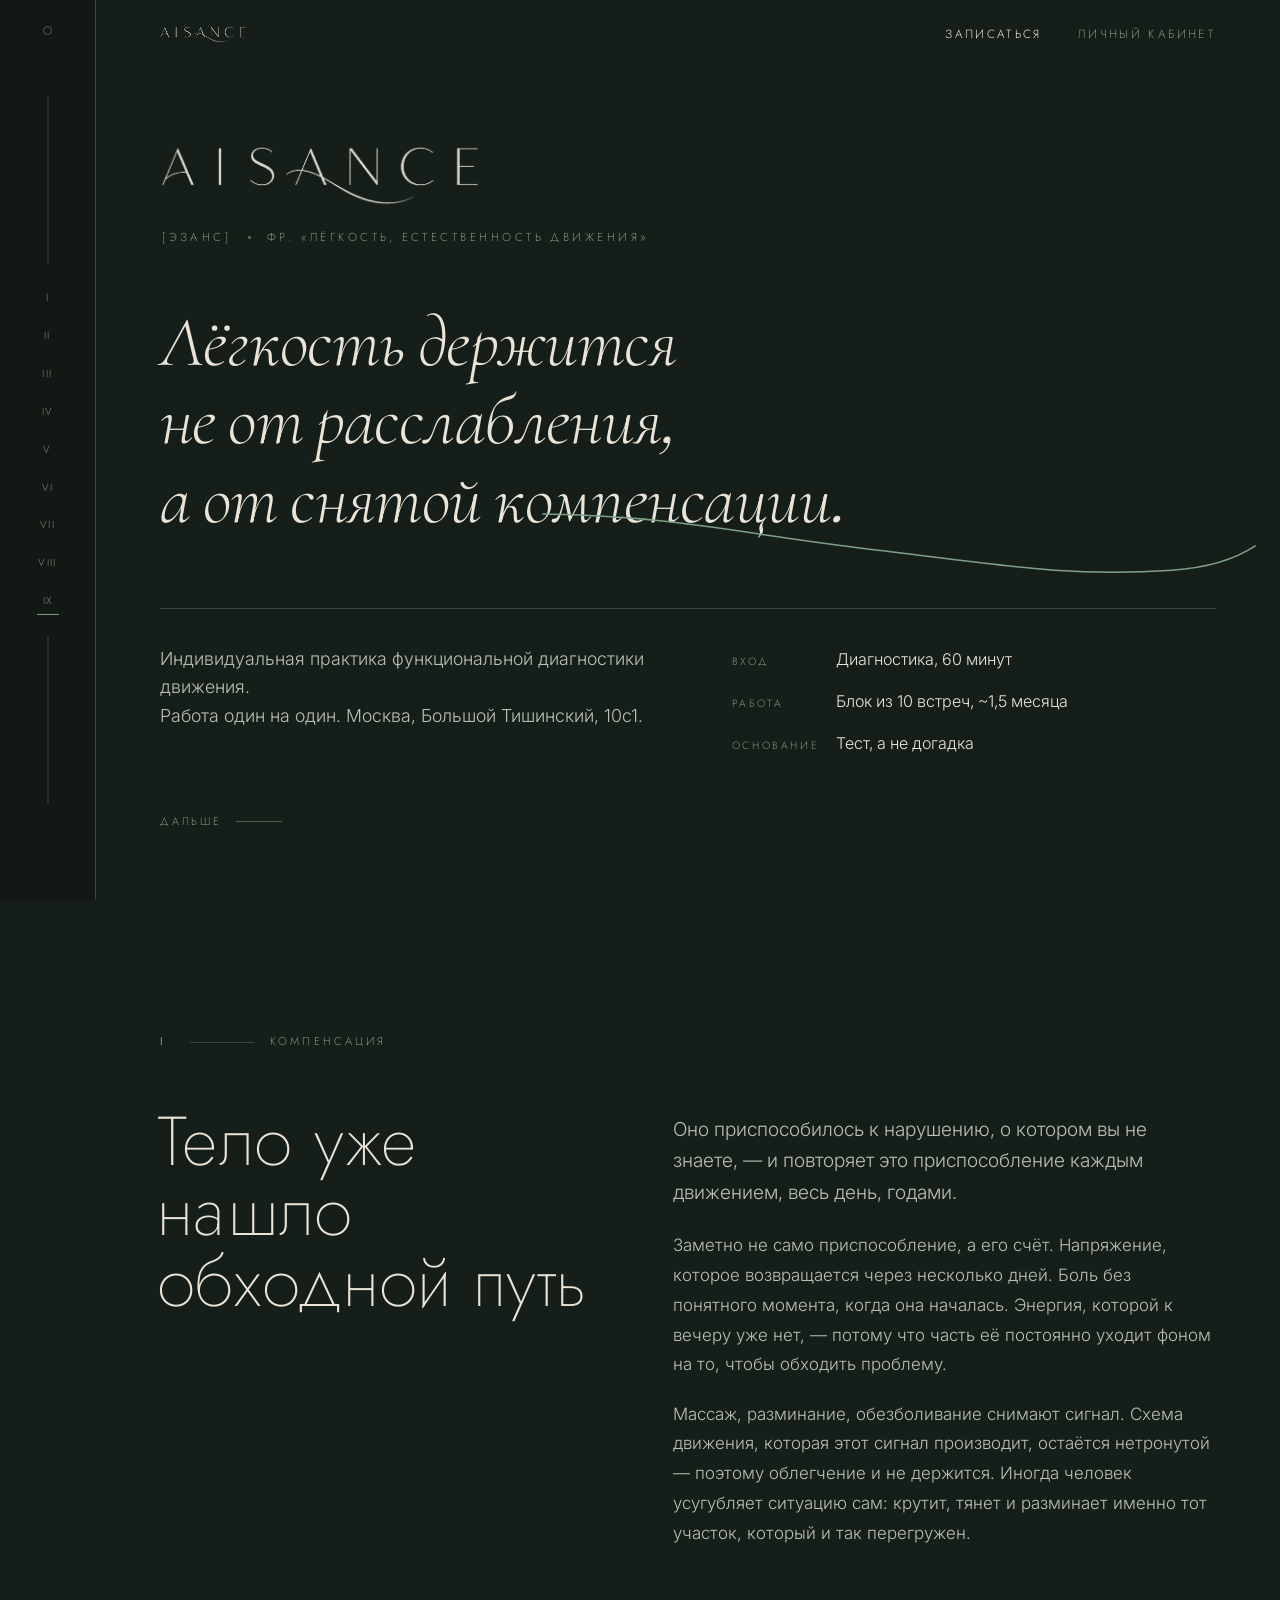
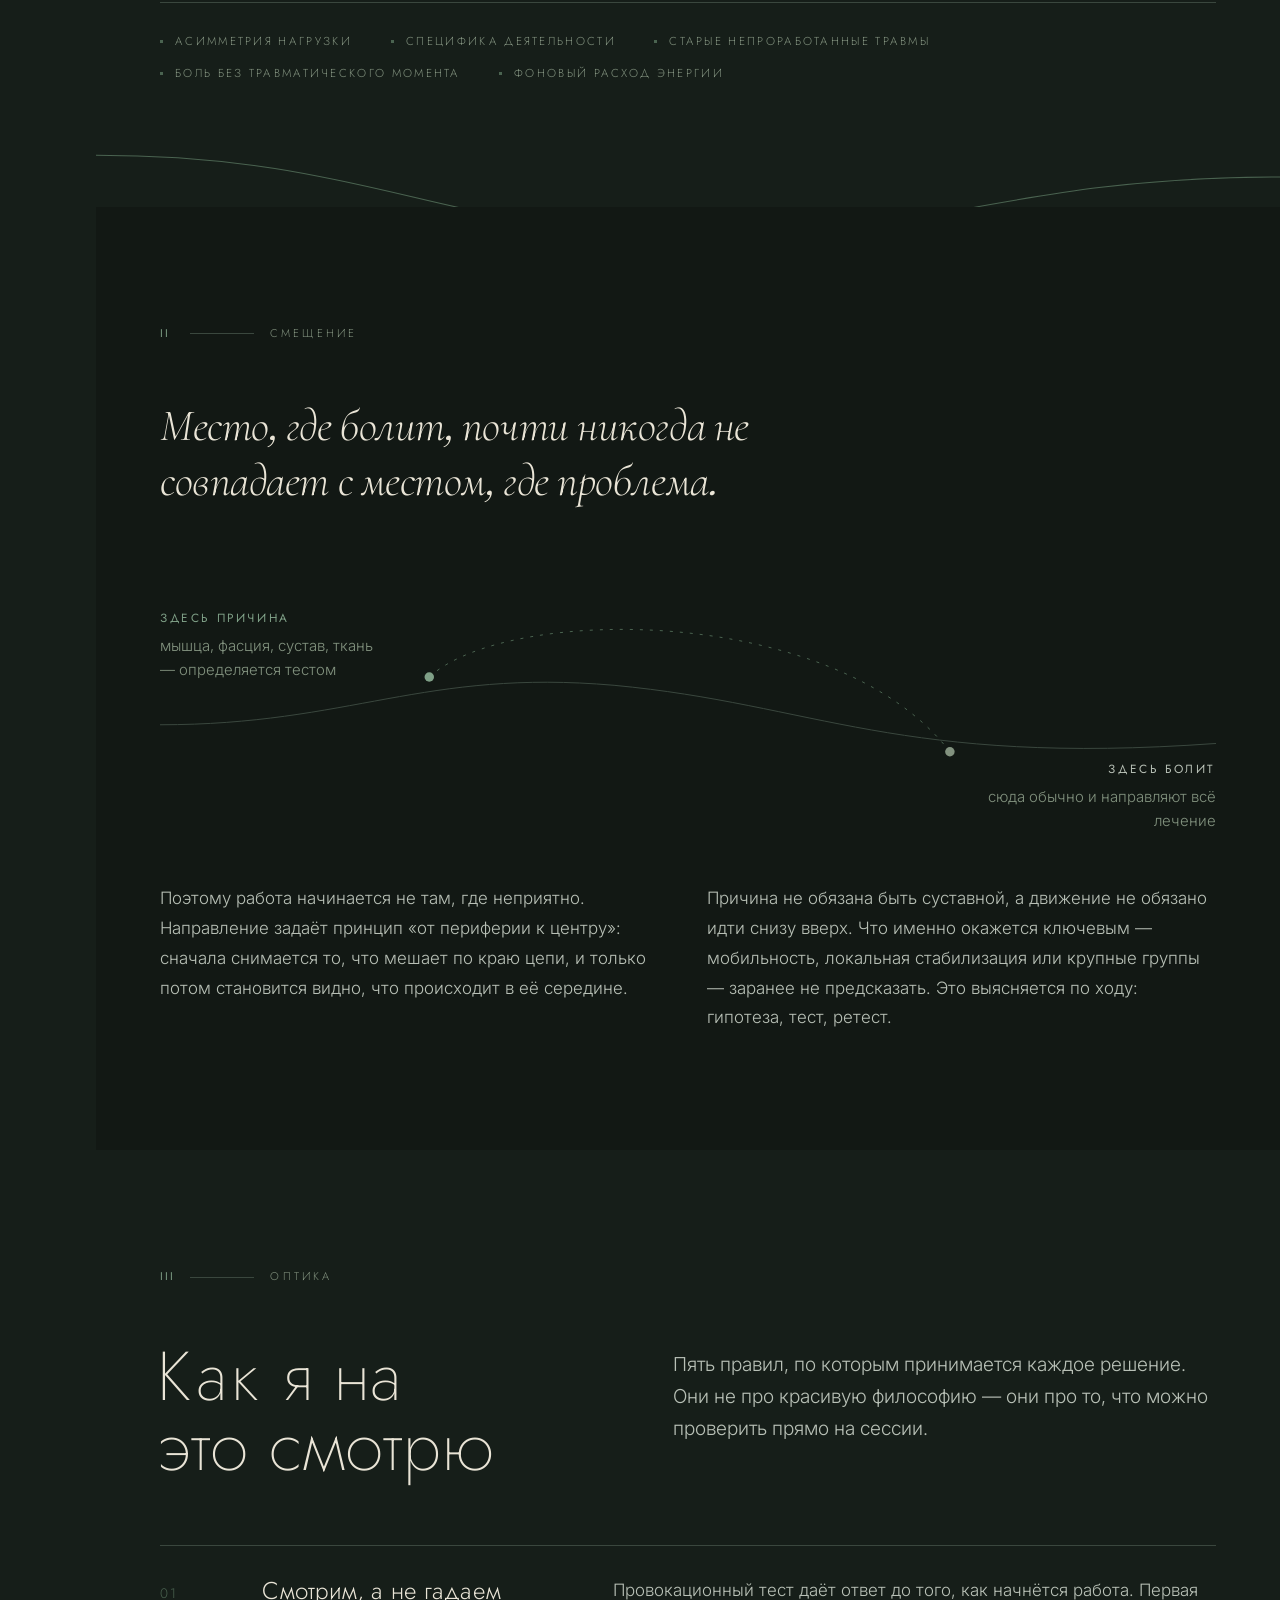
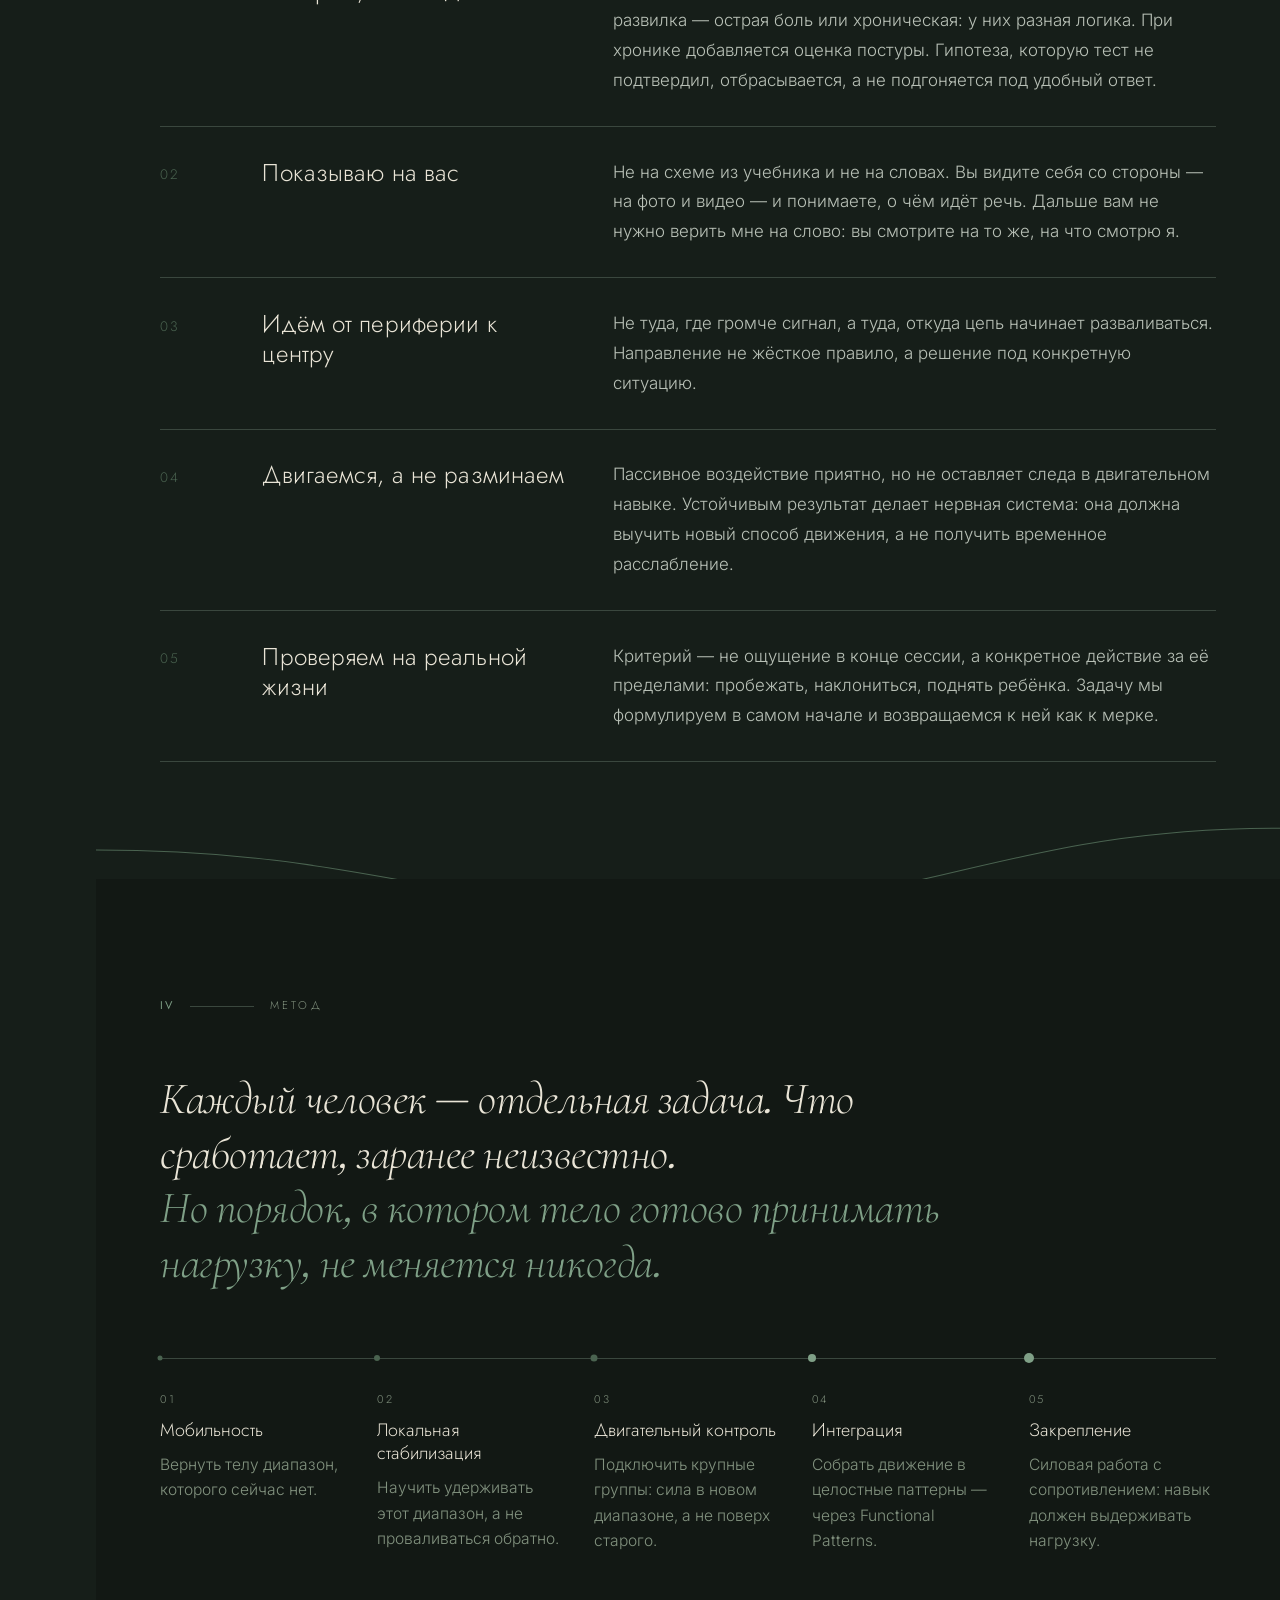
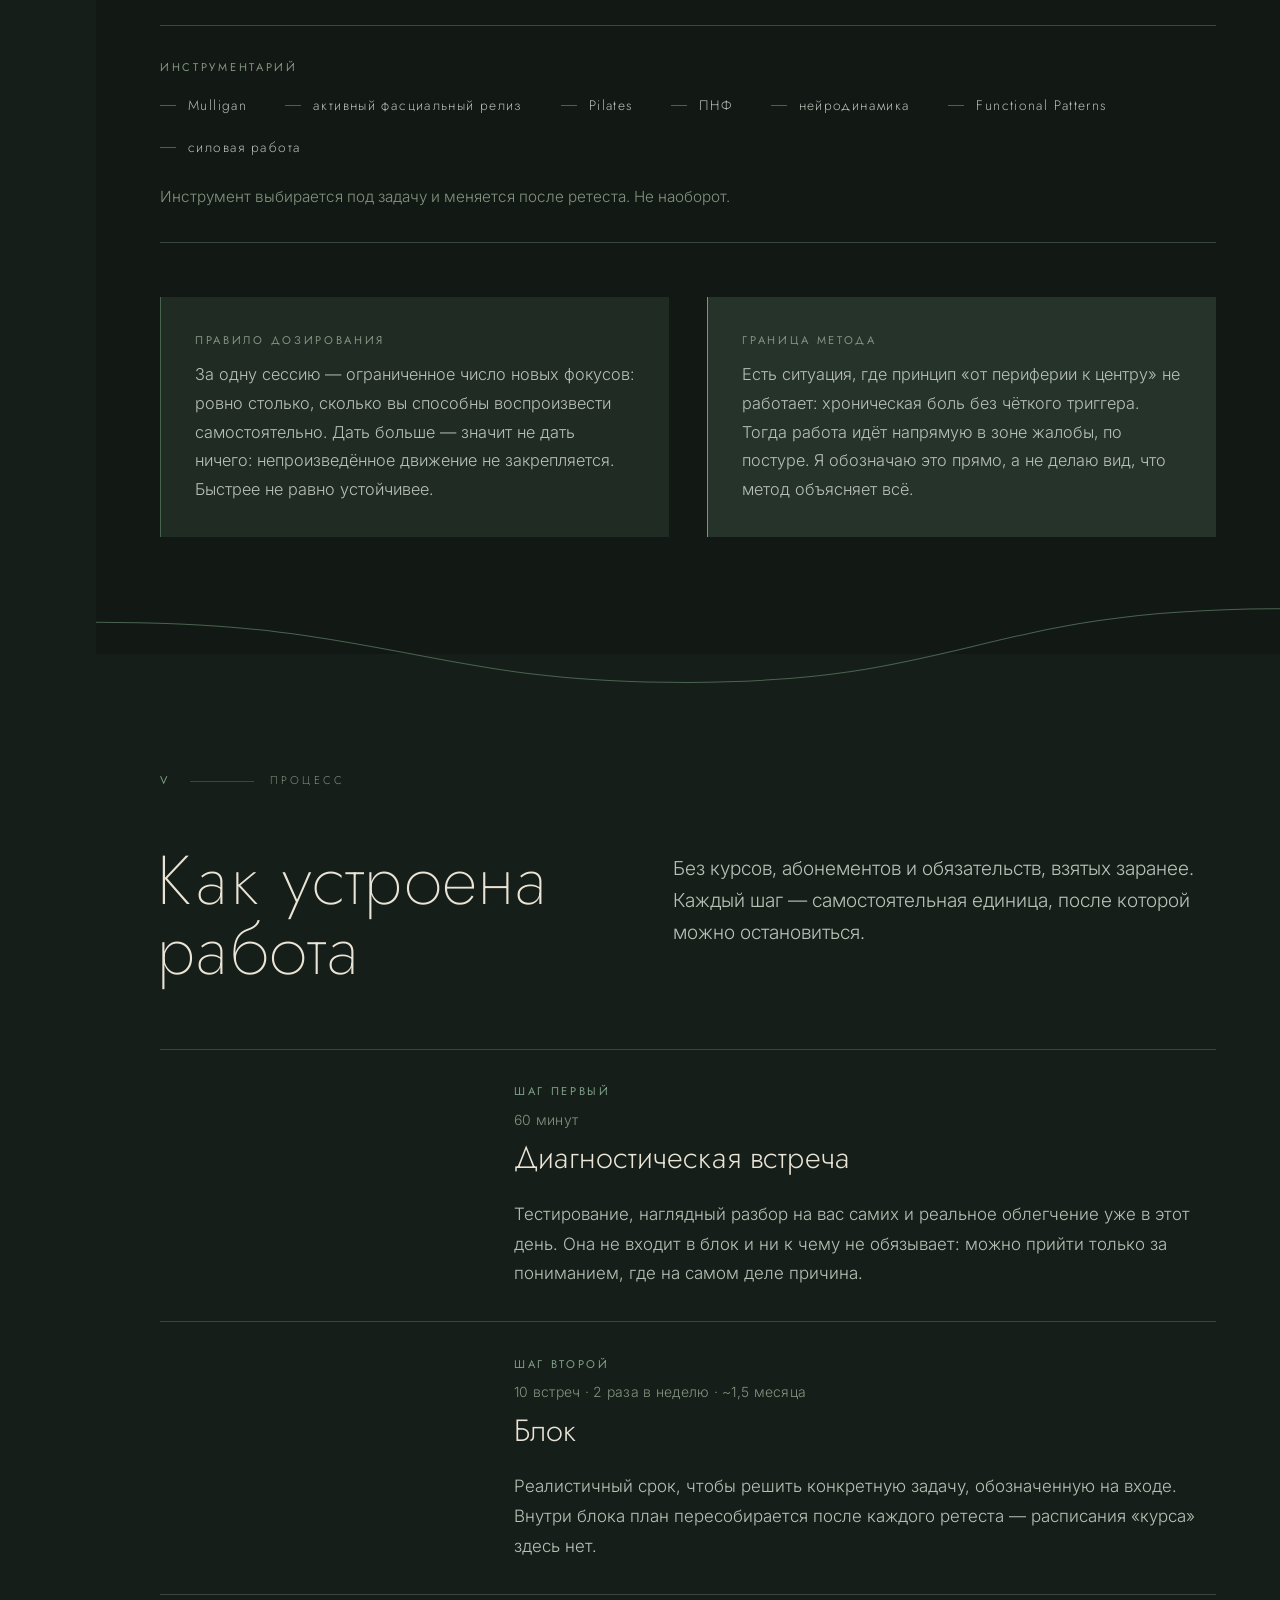
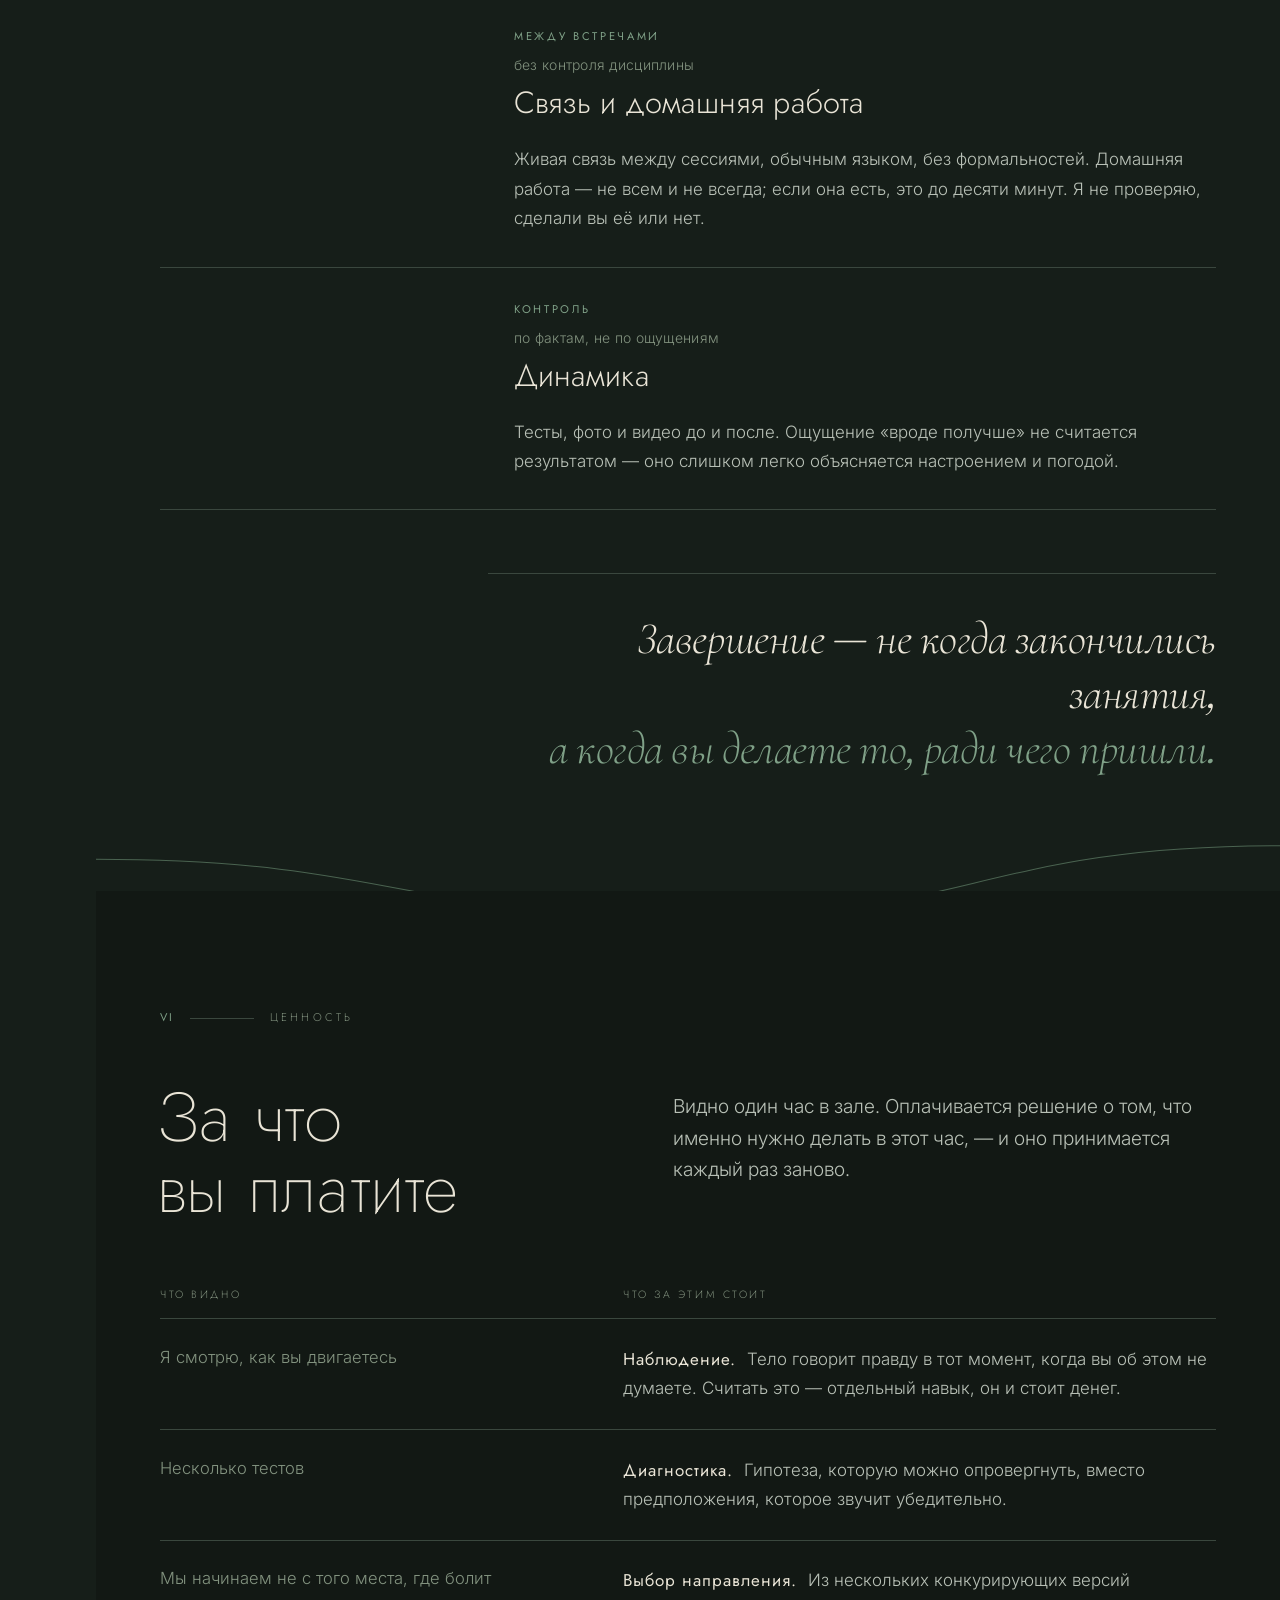
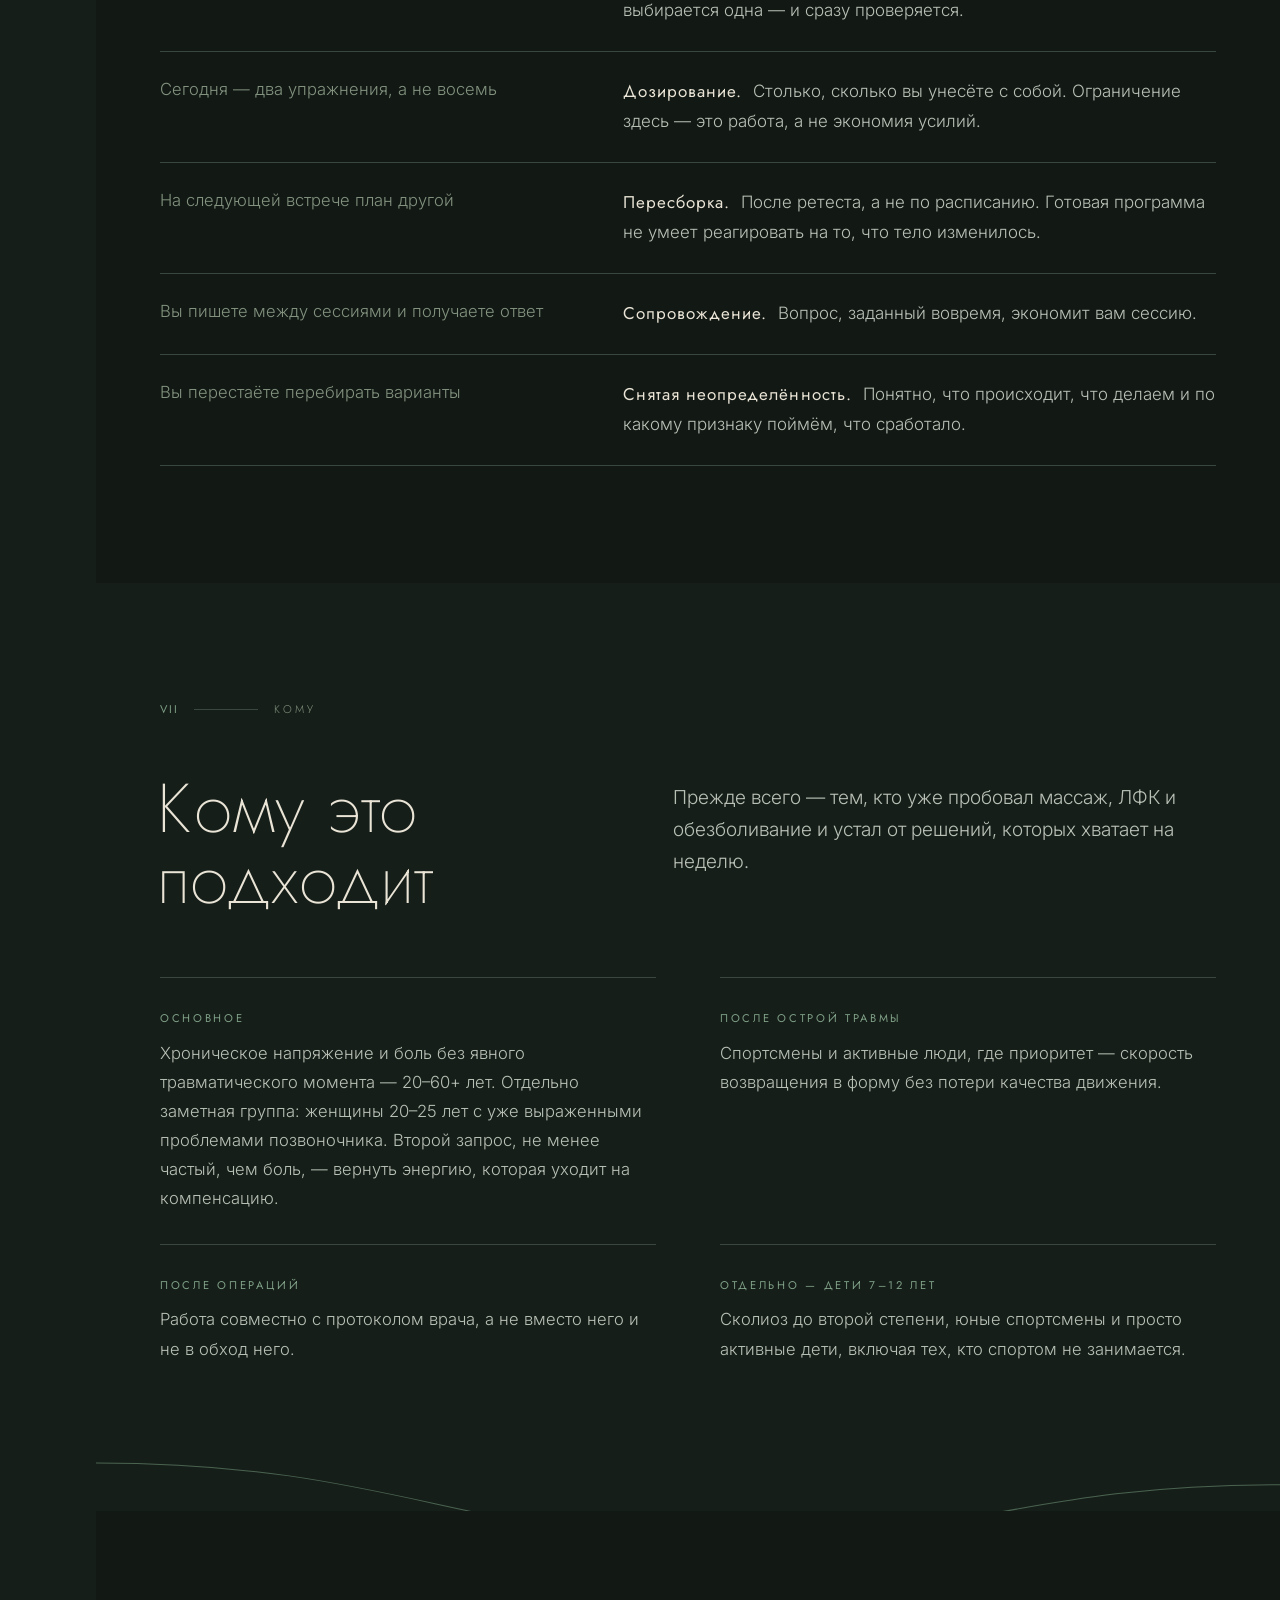
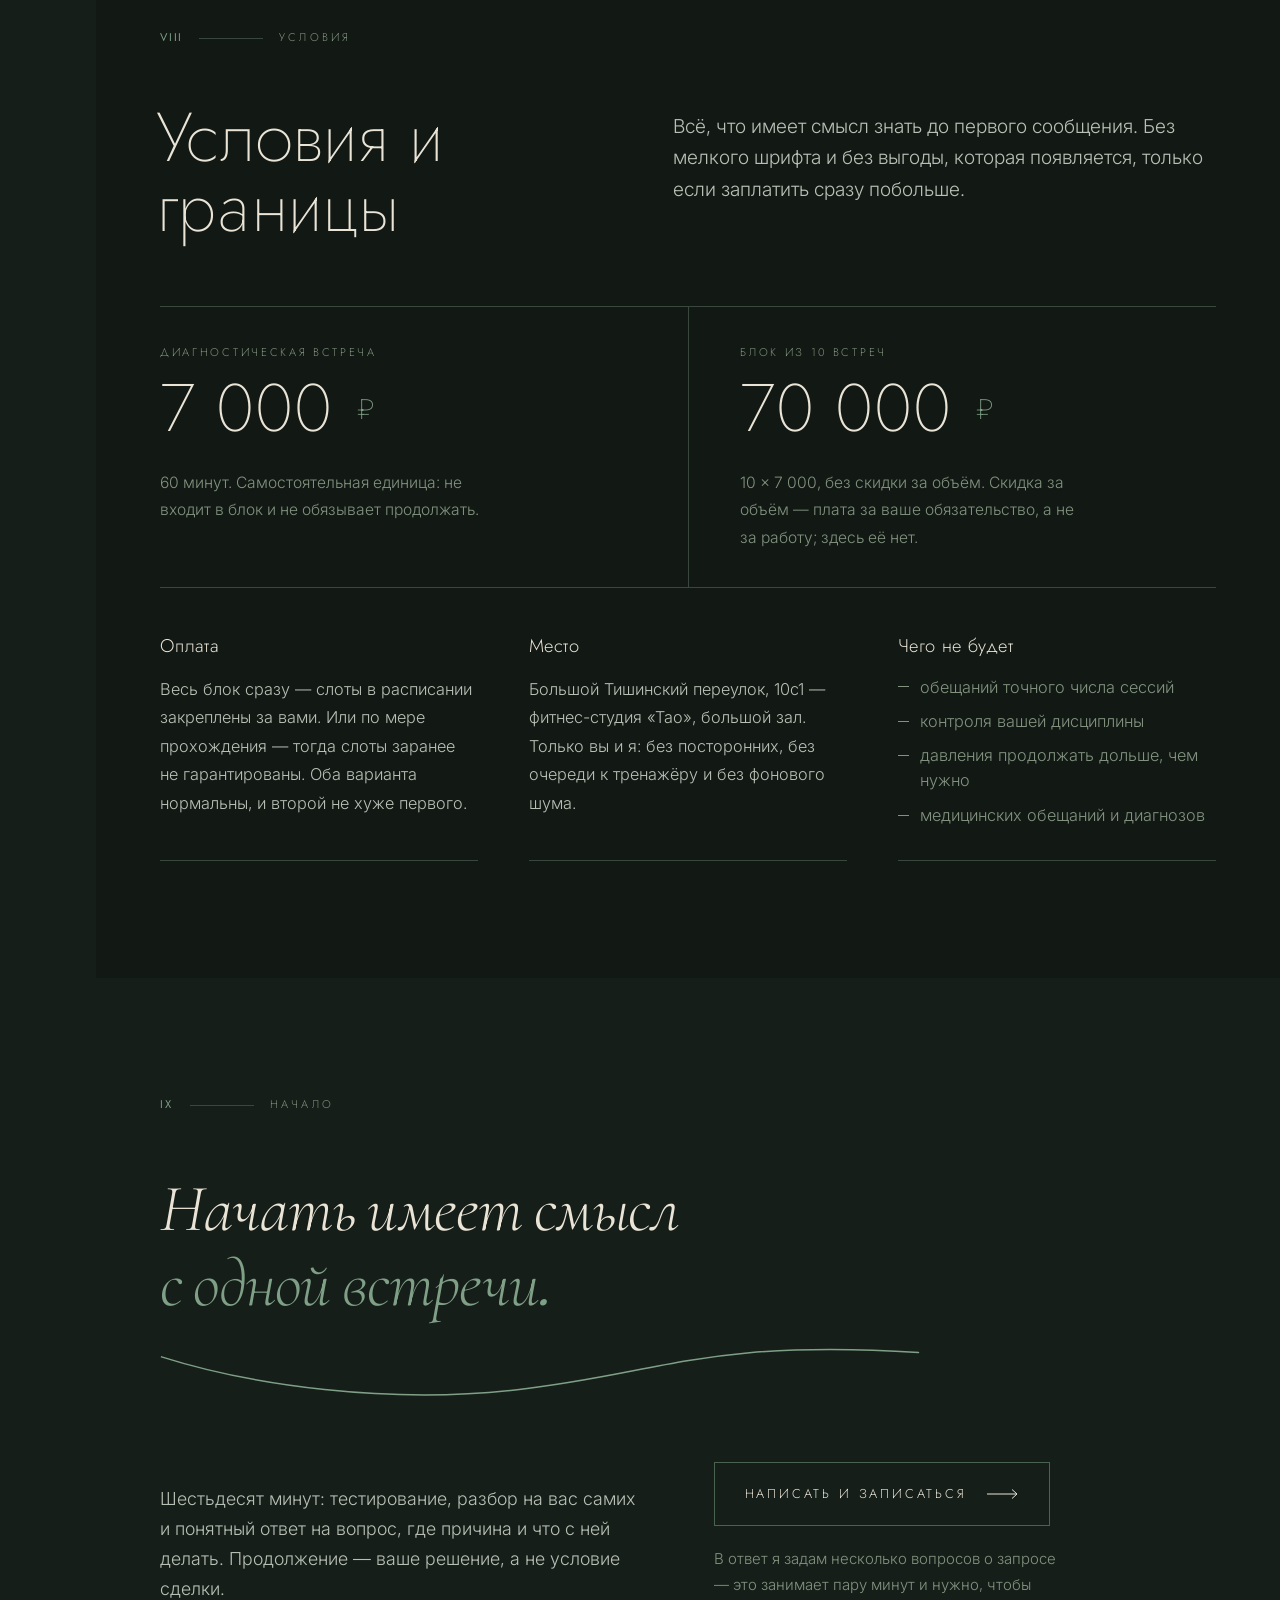
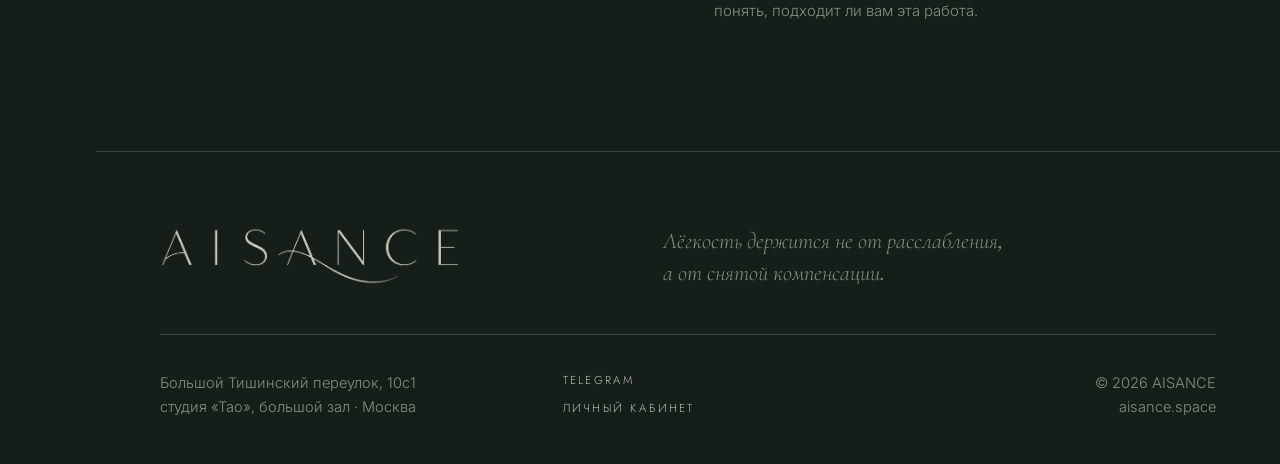
==== index.html @ 89e1a356 "Лендинг AISANCE: production-сборка Статический сайт по ТЗ: HTML/CSS/минимум JS, без сборки. Логотип " ====
<!DOCTYPE html>
<html lang="ru">
<head>
<meta charset="utf-8">
<meta name="viewport" content="width=device-width, initial-scale=1">
<title>AISANCE — функциональная диагностика движения, работа один на один</title>
<meta name="description" content="Индивидуальная практика функциональной диагностики движения. Причину находим тестом, а не догадкой, и закрепляем результат через движение. Диагностика 60 минут, блок из 10 встреч. Москва, Большой Тишинский, 10с1.">
<link rel="canonical" href="https://aisance.space/">
<meta name="theme-color" content="#161E19">

<meta property="og:type" content="website">
<meta property="og:site_name" content="AISANCE">
<meta property="og:locale" content="ru_RU">
<meta property="og:url" content="https://aisance.space/">
<meta property="og:title" content="AISANCE — лёгкость держится не от расслабления, а от снятой компенсации">
<meta property="og:description" content="Место, где болит, почти никогда не совпадает с местом, где причина. Находим её тестом — и закрепляем новый двигательный навык. Работа один на один.">
<meta property="og:image" content="https://aisance.space/assets/img/og-image.jpg">
<meta property="og:image:width" content="1200">
<meta property="og:image:height" content="630">
<meta property="og:image:alt" content="AISANCE">
<meta name="twitter:card" content="summary_large_image">
<meta name="twitter:title" content="AISANCE — функциональная диагностика движения">
<meta name="twitter:description" content="Место, где болит, почти никогда не совпадает с местом, где причина. Тест вместо догадки.">
<meta name="twitter:image" content="https://aisance.space/assets/img/og-image.jpg">

<link rel="icon" href="/favicon.ico" sizes="any">
<link rel="icon" type="image/png" sizes="32x32" href="/assets/img/favicon-32.png">
<link rel="icon" type="image/png" sizes="192x192" href="/assets/img/favicon-192.png">
<link rel="apple-touch-icon" href="/assets/img/apple-touch-icon.png">

<link rel="preconnect" href="https://fonts.googleapis.com">
<link rel="preconnect" href="https://fonts.gstatic.com" crossorigin>
<link rel="preload" as="image" href="/assets/img/aisance-wordmark-cream.png">
<link href="https://fonts.googleapis.com/css2?family=Cormorant+Garamond:ital,wght@1,300;1,400&family=Fraunces:ital,opsz,wght@1,9..144,300;1,9..144,400&family=Inter:wght@300;400;500&family=Jost:wght@200;300;400&display=swap" rel="stylesheet">
<link rel="stylesheet" href="/assets/css/style.css">
<noscript><style>[data-anim]{opacity:1!important;transform:none!important}.swash path,.thread path,.dv-base{stroke-dashoffset:0!important}.dv-link,.dv-dot,.diverge__mark,.seq__list li{opacity:1!important;transform:none!important}.seq__line{transform:none!important}.topbar__logo img{opacity:1!important;transform:none!important}</style></noscript>
</head>
<body>

<div class="progress" aria-hidden="true"><i></i></div>

<!-- ================= RAIL ================= -->
<nav class="rail" aria-label="Разделы страницы">
  <a class="rail__mark" href="#top" aria-label="AISANCE — наверх"><span></span></a>
  <div class="rail__track" aria-hidden="true"><i></i></div>
  <ol class="rail__list">
    <li><a href="#compensation" data-n="I"><span>Компенсация</span></a></li>
    <li><a href="#divergence"   data-n="II"><span>Смещение</span></a></li>
    <li><a href="#optics"       data-n="III"><span>Оптика</span></a></li>
    <li><a href="#method"       data-n="IV"><span>Метод</span></a></li>
    <li><a href="#process"      data-n="V"><span>Процесс</span></a></li>
    <li><a href="#value"        data-n="VI"><span>Ценность</span></a></li>
    <li><a href="#who"          data-n="VII"><span>Кому</span></a></li>
    <li><a href="#terms"        data-n="VIII"><span>Условия</span></a></li>
    <li><a href="#start"        data-n="IX"><span>Начало</span></a></li>
  </ol>
</nav>

<!-- ================= HEADER ================= -->
<header class="topbar" id="top">
  <a class="topbar__logo" href="#top" aria-label="AISANCE">
    <img src="/assets/img/aisance-wordmark-cream.png" alt="AISANCE" width="1322" height="262">
  </a>
  <nav class="topbar__nav" aria-label="Основное">
    <!-- ЗАМЕНИТЬ: рабочая ссылка на Telegram -->
    <a class="topbar__link" href="https://t.me/CHANGE_ME" rel="noopener">Записаться</a>
    <a class="topbar__link topbar__link--muted" href="https://app.aisance.space" rel="noopener">Личный кабинет</a>
  </nav>
</header>

<main class="shell">

<!-- ================= HERO ================= -->
<section class="hero">
  <div class="wrap">
    <img class="hero__logo" src="/assets/img/aisance-wordmark-cream.png" alt="AISANCE" width="1322" height="262" fetchpriority="high">
    <p class="eyebrow eyebrow--hero">[эзанс] <span class="dot"></span> фр. «лёгкость, естественность движения»</p>

    <h1 class="hero__title">
      <span class="ln">Лёгкость держится</span>
      <span class="ln">не от расслабления,</span>
      <span class="ln ln--last">а от снятой компенсации.
        <svg class="swash" viewBox="0 0 1000 180" fill="none" aria-hidden="true" preserveAspectRatio="none">
          <path d="M4 16 C 190 20, 292 64, 462 96 C 632 128, 728 160, 880 143 C 936 137, 970 116, 996 88"
                stroke="currentColor" stroke-width="1.5" vector-effect="non-scaling-stroke" stroke-linecap="round"/>
        </svg>
      </span>
    </h1>

    <div class="hero__foot">
      <p class="hero__lede">Индивидуальная практика функциональной диагностики движения.<br>
        Работа один на один. Москва, Большой Тишинский, 10с1.</p>
      <dl class="hero__facts">
        <div><dt>Вход</dt><dd>Диагностика, 60 минут</dd></div>
        <div><dt>Работа</dt><dd>Блок из 10 встреч, ~1,5 месяца</dd></div>
        <div><dt>Основание</dt><dd>Тест, а не догадка</dd></div>
      </dl>
    </div>

    <a class="cue" href="#compensation"><span>Дальше</span><i></i></a>
  </div>
</section>

<!-- ================= I. КОМПЕНСАЦИЯ ================= -->
<section class="sec" id="compensation">
  <div class="wrap">
    <p class="sec__num"><b>I</b><i></i>Компенсация</p>

    <div class="grid-lead">
      <h2 class="h-display">Тело уже нашло обходной путь</h2>
      <div class="col-text">
        <p class="lead">Оно приспособилось к нарушению, о котором вы не знаете, — и повторяет это приспособление каждым движением, весь день, годами.</p>
        <p>Заметно не само приспособление, а его счёт. Напряжение, которое возвращается через несколько дней. Боль без понятного момента, когда она началась. Энергия, которой к вечеру уже нет, — потому что часть её постоянно уходит фоном на то, чтобы обходить проблему.</p>
        <p>Массаж, разминание, обезболивание снимают сигнал. Схема движения, которая этот сигнал производит, остаётся нетронутой — поэтому облегчение и не держится. Иногда человек усугубляет ситуацию сам: крутит, тянет и разминает именно тот участок, который и так перегружен.</p>
      </div>
    </div>

    <ul class="ticker">
      <li>асимметрия нагрузки</li>
      <li>специфика деятельности</li>
      <li>старые непроработанные травмы</li>
      <li>боль без травматического момента</li>
      <li>фоновый расход энергии</li>
    </ul>
  </div>
  <svg class="thread" viewBox="0 0 1200 150" fill="none" aria-hidden="true" preserveAspectRatio="none">
    <path d="M0 12 C 280 12, 360 132, 620 132 C 840 132, 930 44, 1200 44" stroke="currentColor" stroke-width="1" vector-effect="non-scaling-stroke"/>
  </svg>
</section>

<!-- ================= II. СМЕЩЕНИЕ ================= -->
<section class="sec sec--alt" id="divergence">
  <div class="wrap">
    <p class="sec__num"><b>II</b><i></i>Смещение</p>

    <h2 class="pull">
      Место, где болит, почти никогда не совпадает с местом, где проблема.
    </h2>

    <div class="diverge" data-anim>
      <svg class="diverge__svg" viewBox="0 0 1000 260" fill="none" aria-hidden="true" preserveAspectRatio="none">
        <path class="dv-base" d="M0 150 C 180 150, 250 96, 430 112 C 620 130, 700 190, 1000 168"
              stroke="currentColor" stroke-width="1" vector-effect="non-scaling-stroke"/>
        <path class="dv-link" d="M255 104 C 330 34, 640 34, 748 176"
              stroke="currentColor" stroke-width="1" stroke-dasharray="3 7" vector-effect="non-scaling-stroke"/>
        <circle class="dv-dot dv-dot--cause" cx="255" cy="104" r="4.5"/>
        <circle class="dv-dot dv-dot--pain"  cx="748" cy="176" r="4.5"/>
      </svg>
      <p class="diverge__mark diverge__mark--cause"><b>Здесь причина</b><span>мышца, фасция, сустав, ткань — определяется тестом</span></p>
      <p class="diverge__mark diverge__mark--pain"><b>Здесь болит</b><span>сюда обычно и направляют всё лечение</span></p>
    </div>

    <div class="grid-split">
      <p>Поэтому работа начинается не там, где неприятно. Направление задаёт принцип «от периферии к центру»: сначала снимается то, что мешает по краю цепи, и только потом становится видно, что происходит в её середине.</p>
      <p>Причина не обязана быть суставной, а движение не обязано идти снизу вверх. Что именно окажется ключевым — мобильность, локальная стабилизация или крупные группы — заранее не предсказать. Это выясняется по ходу: гипотеза, тест, ретест.</p>
    </div>
  </div>
</section>

<!-- ================= III. ОПТИКА ================= -->
<section class="sec" id="optics">
  <div class="wrap">
    <p class="sec__num"><b>III</b><i></i>Оптика</p>
    <div class="grid-lead">
      <h2 class="h-display">Как я на это смотрю</h2>
      <p class="col-text lead">Пять правил, по которым принимается каждое решение. Они не про красивую философию — они про то, что можно проверить прямо на сессии.</p>
    </div>

    <ol class="rules">
      <li data-anim>
        <span class="rules__n">01</span>
        <h3>Смотрим, а не гадаем</h3>
        <p>Провокационный тест даёт ответ до того, как начнётся работа. Первая развилка — острая боль или хроническая: у них разная логика. При хронике добавляется оценка постуры. Гипотеза, которую тест не подтвердил, отбрасывается, а не подгоняется под удобный ответ.</p>
      </li>
      <li data-anim>
        <span class="rules__n">02</span>
        <h3>Показываю на вас</h3>
        <p>Не на схеме из учебника и не на словах. Вы видите себя со стороны — на фото и видео — и понимаете, о чём идёт речь. Дальше вам не нужно верить мне на слово: вы смотрите на то же, на что смотрю я.</p>
      </li>
      <li data-anim>
        <span class="rules__n">03</span>
        <h3>Идём от периферии к центру</h3>
        <p>Не туда, где громче сигнал, а туда, откуда цепь начинает разваливаться. Направление не жёсткое правило, а решение под конкретную ситуацию.</p>
      </li>
      <li data-anim>
        <span class="rules__n">04</span>
        <h3>Двигаемся, а не разминаем</h3>
        <p>Пассивное воздействие приятно, но не оставляет следа в двигательном навыке. Устойчивым результат делает нервная система: она должна выучить новый способ движения, а не получить временное расслабление.</p>
      </li>
      <li data-anim>
        <span class="rules__n">05</span>
        <h3>Проверяем на реальной жизни</h3>
        <p>Критерий — не ощущение в конце сессии, а конкретное действие за её пределами: пробежать, наклониться, поднять ребёнка. Задачу мы формулируем в самом начале и возвращаемся к ней как к мерке.</p>
      </li>
    </ol>
  </div>
  <svg class="thread thread--flip" viewBox="0 0 1200 150" fill="none" aria-hidden="true" preserveAspectRatio="none">
    <path d="M1200 12 C 920 12, 840 132, 580 132 C 360 132, 270 44, 0 44" stroke="currentColor" stroke-width="1" vector-effect="non-scaling-stroke"/>
  </svg>
</section>

<!-- ================= IV. МЕТОД ================= -->
<section class="sec sec--alt" id="method">
  <div class="wrap">
    <p class="sec__num"><b>IV</b><i></i>Метод</p>

    <h2 class="pull pull--wide">
      Каждый человек — отдельная задача. Что сработает, заранее неизвестно.<br>
      <em>Но порядок, в котором тело готово принимать нагрузку, не меняется никогда.</em>
    </h2>

    <div class="seq" data-anim>
      <div class="seq__line" aria-hidden="true"></div>
      <ol class="seq__list">
        <li><span class="seq__n">01</span><h3>Мобильность</h3><p>Вернуть телу диапазон, которого сейчас нет.</p></li>
        <li><span class="seq__n">02</span><h3>Локальная стабилизация</h3><p>Научить удерживать этот диапазон, а не проваливаться обратно.</p></li>
        <li><span class="seq__n">03</span><h3>Двигательный контроль</h3><p>Подключить крупные группы: сила в новом диапазоне, а не поверх старого.</p></li>
        <li><span class="seq__n">04</span><h3>Интеграция</h3><p>Собрать движение в целостные паттерны — через Functional Patterns.</p></li>
        <li><span class="seq__n">05</span><h3>Закрепление</h3><p>Силовая работа с сопротивлением: навык должен выдерживать нагрузку.</p></li>
      </ol>
    </div>

    <div class="tools">
      <p class="label">Инструментарий</p>
      <ul>
        <li>Mulligan</li><li>активный фасциальный релиз</li><li>Pilates</li><li>ПНФ</li>
        <li>нейродинамика</li><li>Functional&nbsp;Patterns</li><li>силовая работа</li>
      </ul>
      <p class="tools__note">Инструмент выбирается под задачу и меняется после ретеста. Не наоборот.</p>
    </div>

    <div class="notes">
      <article class="note" data-anim>
        <p class="label">Правило дозирования</p>
        <p>За одну сессию — ограниченное число новых фокусов: ровно столько, сколько вы способны воспроизвести самостоятельно. Дать больше — значит не дать ничего: непроизведённое движение не закрепляется. Быстрее не равно устойчивее.</p>
      </article>
      <article class="note note--edge" data-anim>
        <p class="label">Граница метода</p>
        <p>Есть ситуация, где принцип «от периферии к центру» не работает: хроническая боль без чёткого триггера. Тогда работа идёт напрямую в зоне жалобы, по постуре. Я обозначаю это прямо, а не делаю вид, что метод объясняет всё.</p>
      </article>
    </div>
  </div>
  <svg class="thread" viewBox="0 0 1200 150" fill="none" aria-hidden="true" preserveAspectRatio="none">
    <path d="M0 40 C 300 40, 330 128, 600 128 C 880 128, 900 20, 1200 20" stroke="currentColor" stroke-width="1" vector-effect="non-scaling-stroke"/>
  </svg>
</section>

<!-- ================= V. ПРОЦЕСС ================= -->
<section class="sec" id="process">
  <div class="wrap">
    <p class="sec__num"><b>V</b><i></i>Процесс</p>
    <div class="grid-lead">
      <h2 class="h-display">Как устроена работа</h2>
      <p class="col-text lead">Без курсов, абонементов и обязательств, взятых заранее. Каждый шаг — самостоятельная единица, после которой можно остановиться.</p>
    </div>

    <div class="steps">
      <article class="step" data-anim>
        <p class="step__meta"><b>Шаг первый</b><span>60 минут</span></p>
        <h3>Диагностическая встреча</h3>
        <p>Тестирование, наглядный разбор на вас самих и реальное облегчение уже в этот день. Она не входит в блок и ни к чему не обязывает: можно прийти только за пониманием, где на самом деле причина.</p>
      </article>
      <article class="step" data-anim>
        <p class="step__meta"><b>Шаг второй</b><span>10 встреч · 2 раза в неделю · ~1,5 месяца</span></p>
        <h3>Блок</h3>
        <p>Реалистичный срок, чтобы решить конкретную задачу, обозначенную на входе. Внутри блока план пересобирается после каждого ретеста — расписания «курса» здесь нет.</p>
      </article>
      <article class="step" data-anim>
        <p class="step__meta"><b>Между встречами</b><span>без контроля дисциплины</span></p>
        <h3>Связь и домашняя работа</h3>
        <p>Живая связь между сессиями, обычным языком, без формальностей. Домашняя работа — не всем и не всегда; если она есть, это до десяти минут. Я не проверяю, сделали вы её или нет.</p>
      </article>
      <article class="step" data-anim>
        <p class="step__meta"><b>Контроль</b><span>по фактам, не по ощущениям</span></p>
        <h3>Динамика</h3>
        <p>Тесты, фото и видео до и после. Ощущение «вроде получше» не считается результатом — оно слишком легко объясняется настроением и погодой.</p>
      </article>
    </div>

    <p class="pull pull--right">
      Завершение — не когда закончились занятия,<br>
      <em>а когда вы делаете то, ради чего пришли.</em>
    </p>
  </div>
  <svg class="thread thread--flip" viewBox="0 0 1200 150" fill="none" aria-hidden="true" preserveAspectRatio="none">
    <path d="M1200 20 C 900 20, 880 128, 600 128 C 330 128, 300 40, 0 40" stroke="currentColor" stroke-width="1" vector-effect="non-scaling-stroke"/>
  </svg>
</section>

<!-- ================= VI. ЦЕННОСТЬ ================= -->
<section class="sec sec--alt" id="value">
  <div class="wrap">
    <p class="sec__num"><b>VI</b><i></i>Ценность</p>
    <div class="grid-lead">
      <h2 class="h-display">За что вы платите</h2>
      <p class="col-text lead">Видно один час в зале. Оплачивается решение о том, что именно нужно делать в этот час, — и оно принимается каждый раз заново.</p>
    </div>

    <div class="ledger">
      <div class="ledger__head"><span>Что видно</span><span>Что за этим стоит</span></div>
      <div class="ledger__row" data-anim>
        <p class="ledger__a">Я смотрю, как вы двигаетесь</p>
        <p class="ledger__b"><b>Наблюдение.</b> Тело говорит правду в тот момент, когда вы об этом не думаете. Считать это — отдельный навык, он и стоит денег.</p>
      </div>
      <div class="ledger__row" data-anim>
        <p class="ledger__a">Несколько тестов</p>
        <p class="ledger__b"><b>Диагностика.</b> Гипотеза, которую можно опровергнуть, вместо предположения, которое звучит убедительно.</p>
      </div>
      <div class="ledger__row" data-anim>
        <p class="ledger__a">Мы начинаем не с того места, где болит</p>
        <p class="ledger__b"><b>Выбор направления.</b> Из нескольких конкурирующих версий выбирается одна — и сразу проверяется.</p>
      </div>
      <div class="ledger__row" data-anim>
        <p class="ledger__a">Сегодня — два упражнения, а не восемь</p>
        <p class="ledger__b"><b>Дозирование.</b> Столько, сколько вы унесёте с собой. Ограничение здесь — это работа, а не экономия усилий.</p>
      </div>
      <div class="ledger__row" data-anim>
        <p class="ledger__a">На следующей встрече план другой</p>
        <p class="ledger__b"><b>Пересборка.</b> После ретеста, а не по расписанию. Готовая программа не умеет реагировать на то, что тело изменилось.</p>
      </div>
      <div class="ledger__row" data-anim>
        <p class="ledger__a">Вы пишете между сессиями и получаете ответ</p>
        <p class="ledger__b"><b>Сопровождение.</b> Вопрос, заданный вовремя, экономит вам сессию.</p>
      </div>
      <div class="ledger__row" data-anim>
        <p class="ledger__a">Вы перестаёте перебирать варианты</p>
        <p class="ledger__b"><b>Снятая неопределённость.</b> Понятно, что происходит, что делаем и по какому признаку поймём, что сработало.</p>
      </div>
    </div>
  </div>
</section>

<!-- ================= VII. КОМУ ================= -->
<section class="sec" id="who">
  <div class="wrap">
    <p class="sec__num"><b>VII</b><i></i>Кому</p>
    <div class="grid-lead">
      <h2 class="h-display">Кому это подходит</h2>
      <p class="col-text lead">Прежде всего — тем, кто уже пробовал массаж, ЛФК и обезболивание и устал от решений, которых хватает на неделю.</p>
    </div>

    <div class="who">
      <article class="who__item" data-anim>
        <p class="label">Основное</p>
        <p>Хроническое напряжение и боль без явного травматического момента — 20–60+ лет. Отдельно заметная группа: женщины 20–25 лет с уже выраженными проблемами позвоночника. Второй запрос, не менее частый, чем боль, — вернуть энергию, которая уходит на компенсацию.</p>
      </article>
      <article class="who__item" data-anim>
        <p class="label">После острой травмы</p>
        <p>Спортсмены и активные люди, где приоритет — скорость возвращения в форму без потери качества движения.</p>
      </article>
      <article class="who__item" data-anim>
        <p class="label">После операций</p>
        <p>Работа совместно с протоколом врача, а не вместо него и не в обход него.</p>
      </article>
      <article class="who__item" data-anim>
        <p class="label">Отдельно — дети 7–12 лет</p>
        <p>Сколиоз до второй степени, юные спортсмены и просто активные дети, включая тех, кто спортом не занимается.</p>
      </article>
    </div>
  </div>
  <svg class="thread" viewBox="0 0 1200 150" fill="none" aria-hidden="true" preserveAspectRatio="none">
    <path d="M0 16 C 300 16, 380 130, 640 130 C 880 130, 940 48, 1200 48" stroke="currentColor" stroke-width="1" vector-effect="non-scaling-stroke"/>
  </svg>
</section>

<!-- ================= VIII. УСЛОВИЯ ================= -->
<section class="sec sec--alt" id="terms">
  <div class="wrap">
    <p class="sec__num"><b>VIII</b><i></i>Условия</p>
    <div class="grid-lead">
      <h2 class="h-display">Условия и границы</h2>
      <p class="col-text lead">Всё, что имеет смысл знать до первого сообщения. Без мелкого шрифта и без выгоды, которая появляется, только если заплатить сразу побольше.</p>
    </div>

    <div class="price">
      <div class="price__item" data-anim>
        <p class="price__label">Диагностическая встреча</p>
        <p class="price__val">7 000 <span>₽</span></p>
        <p class="price__note">60 минут. Самостоятельная единица: не входит в блок и не обязывает продолжать.</p>
      </div>
      <div class="price__item" data-anim>
        <p class="price__label">Блок из 10 встреч</p>
        <p class="price__val">70 000 <span>₽</span></p>
        <p class="price__note">10 × 7 000, без скидки за объём. Скидка за объём — плата за ваше обязательство, а не за работу; здесь её нет.</p>
      </div>
    </div>

    <div class="terms-grid">
      <article class="term" data-anim>
        <h3>Оплата</h3>
        <p>Весь блок сразу — слоты в расписании закреплены за вами. Или по мере прохождения — тогда слоты заранее не гарантированы. Оба варианта нормальны, и второй не хуже первого.</p>
      </article>
      <article class="term" data-anim>
        <h3>Место</h3>
        <p>Большой Тишинский переулок, 10с1 — фитнес-студия «Тао», большой зал. Только вы и я: без посторонних, без очереди к тренажёру и без фонового шума.</p>
      </article>
      <article class="term term--no" data-anim>
        <h3>Чего не будет</h3>
        <ul>
          <li>обещаний точного числа сессий</li>
          <li>контроля вашей дисциплины</li>
          <li>давления продолжать дольше, чем нужно</li>
          <li>медицинских обещаний и диагнозов</li>
        </ul>
      </article>
    </div>
  </div>
</section>

<!-- ================= IX. НАЧАЛО ================= -->
<section class="sec sec--start" id="start">
  <div class="wrap">
    <p class="sec__num"><b>IX</b><i></i>Начало</p>

    <h2 class="start__title">Начать имеет смысл<br><em>с одной встречи.</em></h2>

    <svg class="swash swash--start" viewBox="0 0 1000 120" fill="none" aria-hidden="true" preserveAspectRatio="none">
      <path d="M2 40 C 120 78, 300 104, 470 84 C 660 62, 720 16, 998 34"
            stroke="currentColor" stroke-width="1.5" vector-effect="non-scaling-stroke" stroke-linecap="round"/>
    </svg>

    <div class="start__grid">
      <p class="start__text">Шестьдесят минут: тестирование, разбор на вас самих и понятный ответ на вопрос, где причина и что с ней делать. Продолжение — ваше решение, а не условие сделки.</p>
      <div class="start__cta">
        <!-- ЗАМЕНИТЬ: рабочая ссылка на Telegram -->
        <a class="btn" href="https://t.me/CHANGE_ME" rel="noopener">
          <span>Написать и записаться</span>
          <svg viewBox="0 0 32 12" fill="none" aria-hidden="true"><path d="M0 6h30M25 1.5 30 6l-5 4.5" stroke="currentColor" stroke-width="1"/></svg>
        </a>
        <p class="start__hint">В ответ я задам несколько вопросов о запросе — это занимает пару минут и нужно, чтобы понять, подходит ли вам эта работа.</p>
      </div>
    </div>
  </div>
</section>

</main>

<!-- ================= FOOTER ================= -->
<footer class="foot">
  <div class="wrap">
    <div class="foot__top">
      <img class="foot__logo" src="/assets/img/aisance-wordmark-cream.png" alt="AISANCE" width="1322" height="262" loading="lazy">
      <p class="foot__phrase">Лёгкость держится не от расслабления,<br>а от снятой компенсации.</p>
    </div>
    <div class="foot__bottom">
      <p class="foot__addr">Большой Тишинский переулок, 10с1<br>студия «Тао», большой зал · Москва</p>
      <nav class="foot__nav" aria-label="Ссылки">
        <!-- ЗАМЕНИТЬ: рабочая ссылка на Telegram -->
        <a href="https://t.me/CHANGE_ME" rel="noopener">Telegram</a>
        <a href="https://app.aisance.space" rel="noopener">Личный кабинет</a>
      </nav>
      <p class="foot__copy">© <span id="year">2026</span> AISANCE<br>aisance.space</p>
    </div>
  </div>
</footer>

<script type="application/ld+json">
{
  "@context": "https://schema.org",
  "@type": "HealthAndBeautyBusiness",
  "name": "AISANCE",
  "description": "Индивидуальная практика функциональной диагностики движения: диагностика причины через тестирование и закрепление нового двигательного навыка через движение.",
  "url": "https://aisance.space/",
  "image": "https://aisance.space/assets/img/og-image.jpg",
  "priceRange": "7000–70000 ₽",
  "address": {
    "@type": "PostalAddress",
    "streetAddress": "Большой Тишинский переулок, 10с1",
    "addressLocality": "Москва",
    "addressCountry": "RU"
  }
}
</script>
<script src="/assets/js/main.js" defer></script>
</body>
</html>
---- assets/css/style.css ----
/* ============================================================
   AISANCE — landing
   Бренд-система зафиксирована: цвета, шрифты, мотив линии.
   ============================================================ */

:root{
  --bg:        #161E19;
  --bg-alt:    #121814;
  --panel:     #202B24;
  --panel-2:   #26332B;
  --text:      #E9E4D6;
  --text-2:    #B8C0B6;
  --text-3:    #82927F;
  --rule:      #3A473E;
  --accent:    #7FA087;
  --accent-mut:#4A6350;

  --rail: 96px;
  --gut: clamp(20px, 5vw, 76px);
  --max: 1220px;

  --f-display: 'Jost', system-ui, sans-serif;
  --f-accent:  'Fraunces', 'Cormorant Garamond', Georgia, serif; /* Fraunces не содержит кириллицы — Cormorant Garamond подхватывает русский текст */
  --f-text:    'Inter', system-ui, sans-serif;

  --ease: cubic-bezier(.22,.61,.36,1);
}

*,*::before,*::after{ box-sizing:border-box }

html{ scroll-behavior:smooth; -webkit-text-size-adjust:100% }
body{
  margin:0;
  background:var(--bg);
  color:var(--text-2);
  font-family:var(--f-text);
  font-weight:300;
  font-size:clamp(15px,.55vw + 13.4px,17px);
  line-height:1.75;
  overflow-x:hidden;
  -webkit-font-smoothing:antialiased;
  text-rendering:optimizeLegibility;
}
img{ max-width:100%; height:auto; display:block }
a{ color:inherit; text-decoration:none }
ul,ol{ margin:0; padding:0; list-style:none }
p{ margin:0 0 1.15em }
p:last-child{ margin-bottom:0 }
h1,h2,h3{ margin:0; font-weight:300 }
::selection{ background:var(--accent-mut); color:var(--text) }
:focus-visible{ outline:1px solid var(--accent); outline-offset:4px }

.wrap{ width:100%; max-width:var(--max); margin:0 auto; padding:0 var(--gut) }

/* ---------- утилиты типографики ---------- */
.label{
  font-family:var(--f-display); font-weight:400;
  font-size:.7rem; letter-spacing:.24em; text-transform:uppercase;
  color:var(--text-3); margin:0 0 .9em;
}
.eyebrow{
  font-family:var(--f-display); font-weight:300;
  font-size:.72rem; letter-spacing:.3em; text-transform:uppercase;
  color:var(--text-3);
}
.eyebrow .dot{ display:inline-block; width:3px; height:3px; background:var(--accent-mut); vertical-align:middle; margin:0 .85em .15em }
.lead{ font-size:1.13em; line-height:1.66; color:var(--text-2) }

.h-display{
  font-family:var(--f-display); font-weight:200;
  font-size:clamp(2.3rem,5.4vw,4.4rem);
  line-height:1.02; letter-spacing:.005em;
  color:var(--text); margin-left:-.045em; text-wrap:balance;
}

/* ============================================================
   Прогресс + шапка + рельс
   ============================================================ */
.progress{ position:fixed; inset:0 0 auto 0; height:2px; z-index:60; pointer-events:none }
.progress i{
  display:block; height:100%; background:var(--accent);
  transform:scaleX(0); transform-origin:0 50%;
}

.topbar{
  position:fixed; inset:0 0 auto 0; z-index:50;
  display:flex; align-items:center; justify-content:space-between;
  gap:20px; height:70px; padding:0 var(--gut);
  transition:background .4s var(--ease), border-color .4s var(--ease);
  border-bottom:1px solid transparent;
}
.topbar.is-stuck{
  background:color-mix(in srgb, var(--bg) 86%, transparent);
  backdrop-filter:blur(14px) saturate(120%);
  -webkit-backdrop-filter:blur(14px) saturate(120%);
  border-bottom-color:var(--rule);
}
.topbar__logo img{ height:17px; width:auto; opacity:0; transform:translateY(-6px); transition:opacity .5s var(--ease), transform .5s var(--ease) }
.topbar.is-stuck .topbar__logo img{ opacity:1; transform:none }
.topbar__nav{ display:flex; align-items:center; gap:clamp(16px,3vw,36px) }
.topbar__link{
  font-family:var(--f-display); font-weight:300;
  font-size:.74rem; letter-spacing:.2em; text-transform:uppercase;
  color:var(--text); padding:6px 0; position:relative; white-space:nowrap;
}
.topbar__link::after{
  content:''; position:absolute; left:0; right:0; bottom:0; height:1px;
  background:var(--accent); transform:scaleX(0); transform-origin:0 50%;
  transition:transform .45s var(--ease);
}
.topbar__link:hover::after{ transform:scaleX(1) }
.topbar__link--muted{ color:var(--text-3) }
@media (max-width:520px){ .topbar__link--muted{ display:none } }

/* ---------- боковой рельс ---------- */
.rail{ display:none }
@media (min-width:1200px){
  body{ padding-left:var(--rail) }
  .topbar{ padding-left:calc(var(--rail) + var(--gut)) }
  .rail{
    display:block; position:fixed; z-index:45;
    top:0; bottom:0; left:0; width:var(--rail);
    border-right:1px solid var(--rule);
    background:var(--bg-alt);
  }
  .rail__mark{
    position:absolute; top:26px; left:0; right:0; display:flex; justify-content:center;
  }
  .rail__mark span{
    width:9px; height:9px; border:1px solid var(--accent-mut); border-radius:50%;
    transition:background .4s var(--ease);
  }
  .rail__mark:hover span{ background:var(--accent) }
  .rail__track{
    position:absolute; left:50%; top:96px; bottom:96px; width:1px;
    background:var(--rule); transform:translateX(-.5px);
  }
  .rail__track i{
    position:absolute; inset:0; background:var(--accent);
    transform:scaleY(0); transform-origin:50% 0;
  }
  .rail__list{
    position:absolute; top:50%; left:0; right:0; transform:translateY(-50%);
    display:flex; flex-direction:column; align-items:center; gap:20px;
    background:var(--bg-alt); padding:26px 0;
  }
  .rail__list a{
    position:relative; display:block; width:100%; text-align:center;
    font-family:var(--f-display); font-size:.64rem; letter-spacing:.14em;
    color:var(--text-3); transition:color .35s var(--ease);
  }
  .rail__list a::before{ content:attr(data-n) }
  .rail__list a span{
    position:absolute; left:calc(100% + 14px); top:50%; transform:translateY(-50%) translateX(-6px);
    white-space:nowrap; text-transform:uppercase; letter-spacing:.22em;
    color:var(--text-2); opacity:0; pointer-events:none;
    transition:opacity .35s var(--ease), transform .35s var(--ease);
  }
  .rail__list a:hover{ color:var(--text) }
  .rail__list a:hover span{ opacity:1; transform:translateY(-50%) }
  .rail__list a.is-active{ color:var(--accent) }
  .rail__list a.is-active::after{
    content:''; position:absolute; left:50%; top:50%; width:22px; height:1px;
    background:var(--accent); transform:translate(-50%,-50%) translateY(13px);
  }
}

/* ============================================================
   HERO
   ============================================================ */
.hero{
  min-height:100svh; display:flex; align-items:center;
  padding:clamp(120px,16vh,180px) 0 clamp(56px,9vh,96px);
  position:relative;
}
.hero__logo{
  width:clamp(196px,25vw,332px); height:auto;
  margin:0 0 clamp(16px,2.2vh,24px); margin-left:-.012em;
}
.eyebrow--hero{ margin:0 0 clamp(34px,6vh,64px); padding-left:.18em }
.hero__title{
  font-family:var(--f-accent); font-optical-sizing:auto;
  font-weight:300; font-style:italic;
  font-size:clamp(2.05rem,5.55vw,4.75rem);
  line-height:1.1; letter-spacing:-.008em;
  color:var(--text);
}
.hero__title .ln{ display:block }
.hero__title .ln--last{ position:relative; color:var(--text) }

.swash{
  display:block; width:min(100%,880px); height:clamp(48px,7vw,96px);
  color:var(--accent); overflow:visible;
}
.hero__title .swash{
  position:absolute; left:36%; right:auto; top:63%; width:68%; height:1.12em;
  pointer-events:none;
}
@media (max-width:700px){ .hero__title .swash{ left:24%; width:80%; top:60%; height:1.05em } }
.swash path{ stroke-dasharray:1400; stroke-dashoffset:1400; transition:stroke-dashoffset 2.4s var(--ease) .35s }
.is-drawn .swash path, .swash.is-drawn path{ stroke-dashoffset:0 }

.hero__foot{
  display:grid; grid-template-columns:minmax(0,1fr); gap:clamp(30px,5vw,64px);
  margin-top:clamp(48px,8vh,96px);
  padding-top:clamp(26px,4vh,40px); border-top:1px solid var(--rule);
}
@media (min-width:900px){ .hero__foot{ grid-template-columns:minmax(0,1.05fr) minmax(0,1fr); align-items:start } }
.hero__lede{ color:var(--text-2); font-size:1.05em; line-height:1.6; max-width:46ch }
.hero__facts{ margin:0; display:grid; gap:14px }
.hero__facts div{ display:grid; grid-template-columns:88px minmax(0,1fr); gap:16px; align-items:baseline }
.hero__facts dt{
  font-family:var(--f-display); font-size:.66rem; letter-spacing:.22em;
  text-transform:uppercase; color:var(--text-3);
}
.hero__facts dd{ margin:0; color:var(--text); font-size:.95em }

.cue{
  display:inline-flex; align-items:center; gap:14px; margin-top:clamp(34px,6vh,62px);
  font-family:var(--f-display); font-size:.68rem; letter-spacing:.26em;
  text-transform:uppercase; color:var(--text-3);
  transition:color .35s var(--ease);
}
.cue:hover{ color:var(--accent) }
.cue i{ display:block; width:46px; height:1px; background:var(--accent-mut); animation:cue 3.4s var(--ease) infinite }
@keyframes cue{ 0%,100%{ transform:scaleX(1); opacity:.7 } 50%{ transform:scaleX(1.5); opacity:1 } }

/* ============================================================
   Секции
   ============================================================ */
.sec{ position:relative; padding:clamp(88px,13vh,168px) 0; z-index:1 }
.sec--alt{ background:var(--bg-alt) }
.sec > .wrap{ position:relative; z-index:2 }

.sec__num{
  display:flex; align-items:center; gap:16px; margin:0 0 clamp(34px,6vh,64px);
  font-family:var(--f-display); font-size:.7rem; letter-spacing:.28em;
  text-transform:uppercase; color:var(--text-3);
}
.sec__num b{ font-weight:400; color:var(--accent); letter-spacing:.16em; min-width:2ch }
.sec__num i{ display:block; width:clamp(28px,5vw,72px); height:1px; background:var(--rule) }

.thread{
  position:absolute; left:0; right:0; bottom:0; z-index:0;
  width:100%; height:clamp(64px,8vw,118px);
  color:var(--accent-mut); transform:translateY(42%); pointer-events:none;
}
.thread path{ stroke-dasharray:2000; stroke-dashoffset:2000; transition:stroke-dashoffset 2.2s var(--ease) }
.thread.is-drawn path{ stroke-dashoffset:0 }

.grid-lead{ display:grid; gap:clamp(26px,4vw,72px); align-items:start }
@media (min-width:900px){
  .grid-lead{ grid-template-columns:minmax(0,.92fr) minmax(0,1.08fr) }
  .grid-lead .col-text{ padding-top:.45em }
}
.grid-split{ display:grid; gap:clamp(22px,3vw,56px); margin-top:clamp(34px,5vh,64px) }
@media (min-width:820px){ .grid-split{ grid-template-columns:1fr 1fr } }

/* ---------- I. бегущая строка фактов ---------- */
.ticker{
  display:flex; flex-wrap:wrap; gap:0 clamp(18px,3vw,40px);
  margin-top:clamp(40px,6vh,76px); padding-top:22px; border-top:1px solid var(--rule);
}
.ticker li{
  font-family:var(--f-display); font-size:.72rem; letter-spacing:.2em;
  text-transform:uppercase; color:var(--text-3); padding:6px 0;
}
.ticker li::before{
  content:''; display:inline-block; width:3px; height:3px; margin:0 12px .28em 0;
  background:var(--accent-mut); vertical-align:middle;
}

/* ---------- пул-цитаты ---------- */
.pull{
  margin:0 0 clamp(40px,7vh,84px); padding:0;
  font-family:var(--f-accent); font-weight:300; font-style:italic;
  font-size:clamp(1.6rem,3.5vw,3rem); line-height:1.22; letter-spacing:-.01em;
  color:var(--text); max-width:22ch;
}
.pull--wide{ max-width:30ch }
.pull em{ color:var(--accent); font-style:italic }
.pull--right{
  max-width:26ch; margin:clamp(48px,7vh,90px) 0 0 auto; text-align:right;
  padding-top:clamp(26px,4vh,44px); border-top:1px solid var(--rule);
}

/* ---------- II. смещение ---------- */
.diverge{ position:relative; margin:clamp(20px,4vh,44px) 0 0 }
.diverge__svg{ display:block; width:100%; height:clamp(180px,24vw,270px); color:var(--rule); overflow:visible }
.dv-base{ stroke-dasharray:1600; stroke-dashoffset:1600; transition:stroke-dashoffset 1.9s var(--ease) }
.dv-link{ opacity:0; color:var(--accent-mut); stroke:var(--accent-mut); transition:opacity .9s var(--ease) 1.5s }
.dv-dot{ opacity:0; transition:opacity .7s var(--ease) }
.dv-dot--cause{ fill:var(--accent); transition-delay:1.15s }
.dv-dot--pain{ fill:var(--text-3); transition-delay:.85s }
.diverge.is-in .dv-base{ stroke-dashoffset:0 }
.diverge.is-in .dv-link{ opacity:1 }
.diverge.is-in .dv-dot{ opacity:1 }

.diverge__mark{ margin:0; position:absolute; max-width:23ch; opacity:0; transform:translateY(10px); transition:opacity .8s var(--ease), transform .8s var(--ease) }
.diverge.is-in .diverge__mark{ opacity:1; transform:none }
.diverge__mark b{
  display:block; font-family:var(--f-display); font-weight:400;
  font-size:.74rem; letter-spacing:.22em; text-transform:uppercase; margin-bottom:.5em;
}
.diverge__mark span{ display:block; font-size:.88em; line-height:1.6; color:var(--text-3) }
.diverge__mark--cause{ left:0; bottom:calc(100% - 42%); transition-delay:1.3s }
.diverge__mark--cause b{ color:var(--accent) }
.diverge__mark--pain{ right:0; top:calc(68% + 6px); text-align:right; transition-delay:1s }
.diverge__mark--pain b{ color:var(--text-2) }
/* на узких экранах горизонтальная схема разворачивается в вертикальную цепь */
@media (max-width:760px){
  .diverge{ margin-top:clamp(26px,5vh,40px) }
  .diverge__svg{ display:none }
  .diverge::before{
    content:''; position:absolute; left:3px; top:.55em; bottom:.55em;
    width:1px; background:var(--rule);
  }
  .diverge__mark{
    position:relative; max-width:none; text-align:left;
    margin:0; padding-left:30px; transform:none;
  }
  .diverge__mark::before{
    content:''; position:absolute; left:0; top:.42em;
    width:7px; height:7px; border-radius:50%;
  }
  .diverge__mark--cause{ transition-delay:.1s }
  .diverge__mark--cause::before{ background:var(--accent) }
  .diverge__mark--pain{ transition-delay:.2s; margin-top:38px }
  .diverge__mark--pain::before{ background:var(--text-3) }
}

/* ---------- III. правила ---------- */
.rules{ margin-top:clamp(46px,7vh,86px); border-top:1px solid var(--rule) }
.rules li{
  display:grid; gap:6px clamp(20px,3vw,48px); align-items:start;
  padding:clamp(24px,3.4vh,38px) 0; border-bottom:1px solid var(--rule);
  transition:background .5s var(--ease);
}
@media (min-width:900px){
  .rules li{ grid-template-columns:64px minmax(180px,.7fr) minmax(0,1.35fr) }
  .rules li:hover{ background:linear-gradient(90deg, color-mix(in srgb, var(--panel) 55%, transparent), transparent 70%) }
}
.rules__n{
  font-family:var(--f-display); font-weight:300; font-size:.86rem; letter-spacing:.14em;
  color:var(--accent-mut); padding-top:.35em; transition:color .4s var(--ease);
}
.rules li:hover .rules__n{ color:var(--accent) }
.rules h3{
  font-family:var(--f-display); font-weight:300; font-size:clamp(1.2rem,1.9vw,1.6rem);
  line-height:1.25; letter-spacing:.005em; color:var(--text);
}
.rules p{ margin:0; color:var(--text-2) }
@media (max-width:899px){
  .rules__n{ padding-top:0 }
  .rules h3{ margin:.15em 0 .5em }
}

/* ---------- IV. последовательность ---------- */
.seq{ position:relative; margin:clamp(10px,3vh,26px) 0 clamp(52px,8vh,96px) }
.seq__line{
  position:absolute; left:0; right:0; top:6px; height:1px; background:var(--rule);
  transform:scaleX(0); transform-origin:0 50%; transition:transform 1.6s var(--ease);
}
.seq.is-in .seq__line{ transform:scaleX(1) }
.seq__list{ display:grid; gap:clamp(26px,3vw,30px) }
@media (min-width:860px){ .seq__list{ grid-template-columns:repeat(5,minmax(0,1fr)) } }
.seq__list li{ position:relative; padding-top:38px; opacity:0; transform:translateY(12px); transition:opacity .8s var(--ease), transform .8s var(--ease) }
.seq.is-in .seq__list li{ opacity:1; transform:none }
.seq.is-in .seq__list li:nth-child(1){ transition-delay:.35s }
.seq.is-in .seq__list li:nth-child(2){ transition-delay:.55s }
.seq.is-in .seq__list li:nth-child(3){ transition-delay:.75s }
.seq.is-in .seq__list li:nth-child(4){ transition-delay:.95s }
.seq.is-in .seq__list li:nth-child(5){ transition-delay:1.15s }
.seq__list li::before{
  content:''; position:absolute; left:0; top:6px; width:5px; height:5px; border-radius:50%;
  background:var(--accent-mut); transform:translate(-50%,-50%);
}
.seq__list li:nth-child(2)::before{ width:6px; height:6px }
.seq__list li:nth-child(3)::before{ width:7px; height:7px }
.seq__list li:nth-child(4)::before{ width:8px; height:8px; background:var(--accent) }
.seq__list li:nth-child(5)::before{ width:10px; height:10px; background:var(--accent) }
.seq__n{
  display:block; font-family:var(--f-display); font-size:.7rem; letter-spacing:.24em;
  color:var(--text-3); margin-bottom:.85em;
}
.seq__list h3{
  font-family:var(--f-display); font-weight:300; font-size:1.12rem; line-height:1.3;
  color:var(--text); margin-bottom:.55em;
}
.seq__list p{ margin:0; font-size:.92em; line-height:1.62; color:var(--text-3) }
@media (max-width:859px){
  .seq__line{ left:3px; right:auto; top:0; bottom:0; width:1px; height:auto;
    transform:scaleY(0); transform-origin:50% 0; transition:transform 1.4s var(--ease) }
  .seq.is-in .seq__line{ transform:scaleY(1) }
  .seq__list li{ padding:0 0 0 34px }
  .seq__list li::before{ left:3px; top:.62em }
}

.tools{ padding:clamp(24px,3.5vh,36px) 0; border-top:1px solid var(--rule); border-bottom:1px solid var(--rule) }
.tools ul{ display:flex; flex-wrap:wrap; gap:6px clamp(20px,3vw,38px) }
.tools li{
  display:flex; align-items:center;
  font-family:var(--f-display); font-weight:300; font-size:.86rem; letter-spacing:.1em;
  color:var(--text-2); padding:6px 0; transition:color .4s var(--ease);
}
.tools li::before{
  content:''; width:16px; height:1px; margin-right:12px; flex:none;
  background:var(--accent-mut); transition:background .4s var(--ease), width .4s var(--ease);
}
.tools li:hover{ color:var(--text) }
.tools li:hover::before{ background:var(--accent); width:24px }
.tools__note{ margin:18px 0 0; font-size:.9em; color:var(--text-3) }

.notes{ display:grid; gap:clamp(24px,3vw,52px); margin-top:clamp(40px,6vh,72px) }
@media (min-width:820px){ .notes{ grid-template-columns:1fr 1fr } }
.note{ padding:clamp(24px,3vw,34px); background:var(--panel); border-left:1px solid var(--accent-mut) }
.note--edge{ background:var(--panel-2); border-left-color:var(--text-3) }
.note p:not(.label){ color:var(--text-2); font-size:.96em }

/* ---------- V. процесс ---------- */
.steps{ margin-top:clamp(46px,7vh,86px); display:grid; gap:0 }
.step{ padding:clamp(26px,3.6vh,42px) 0; border-top:1px solid var(--rule); display:grid; gap:8px clamp(20px,3vw,56px) }
.step:last-of-type{ border-bottom:1px solid var(--rule) }
@media (min-width:900px){ .step{ grid-template-columns:minmax(200px,.62fr) minmax(0,1.38fr) } }
.step__meta{ margin:0; display:flex; flex-direction:column; gap:6px }
.step__meta b{
  font-family:var(--f-display); font-weight:400; font-size:.7rem; letter-spacing:.24em;
  text-transform:uppercase; color:var(--accent);
}
.step__meta span{ font-size:.82em; color:var(--text-3); letter-spacing:.02em }
.step h3{
  font-family:var(--f-display); font-weight:300; font-size:clamp(1.35rem,2.4vw,2rem);
  line-height:1.18; color:var(--text); margin-bottom:.5em;
}
@media (min-width:900px){ .step h3{ grid-column:2 } .step > p{ grid-column:2 } }
.step p:not(.step__meta){ margin:0; color:var(--text-2) }

/* ---------- VI. ценность ---------- */
.ledger{ margin-top:clamp(44px,7vh,84px) }
.ledger__head{ display:none }
@media (min-width:860px){
  .ledger__head{
    display:grid; grid-template-columns:minmax(0,.82fr) minmax(0,1.18fr); gap:clamp(20px,4vw,64px);
    padding-bottom:14px;
    font-family:var(--f-display); font-size:.66rem; letter-spacing:.24em;
    text-transform:uppercase; color:var(--text-3);
  }
}
.ledger__row{
  display:grid; gap:8px clamp(20px,4vw,64px); align-items:start;
  padding:clamp(20px,2.8vh,30px) 0; border-top:1px solid var(--rule);
  transition:border-color .5s var(--ease);
}
@media (min-width:860px){ .ledger__row{ grid-template-columns:minmax(0,.82fr) minmax(0,1.18fr) } }
.ledger__row:last-child{ border-bottom:1px solid var(--rule) }
.ledger__row:hover{ border-top-color:var(--accent-mut) }
.ledger__a{ margin:0; color:var(--text-3); font-size:.98em; line-height:1.55 }
.ledger__b{ margin:0; color:var(--text-2) }
.ledger__b b{
  font-family:var(--f-display); font-weight:400; color:var(--text);
  letter-spacing:.06em; margin-right:.35em;
}

/* ---------- VII. кому ---------- */
.who{ display:grid; gap:0; margin-top:clamp(44px,7vh,84px) }
@media (min-width:820px){ .who{ grid-template-columns:1fr 1fr; column-gap:clamp(30px,5vw,80px) } }
.who__item{ padding:clamp(24px,3.4vh,34px) 0; border-top:1px solid var(--rule) }
.who__item p:not(.label){ color:var(--text-2); font-size:.98em }
.who__item .label{ color:var(--accent) }

/* ---------- VIII. условия ---------- */
.price{ display:grid; gap:0; margin-top:clamp(44px,7vh,80px); border-top:1px solid var(--rule) }
@media (min-width:760px){ .price{ grid-template-columns:1fr 1fr } }
.price__item{ padding:clamp(28px,4vh,42px) clamp(0px,3vw,40px) clamp(28px,4vh,42px) 0; border-bottom:1px solid var(--rule) }
@media (min-width:760px){
  .price__item + .price__item{ border-left:1px solid var(--rule); padding-left:clamp(24px,4vw,54px) }
}
.price__label{
  font-family:var(--f-display); font-size:.7rem; letter-spacing:.24em;
  text-transform:uppercase; color:var(--text-3); margin-bottom:1em;
}
.price__val{
  font-family:var(--f-display); font-weight:200; font-size:clamp(2.6rem,5.6vw,4.2rem);
  line-height:1; letter-spacing:.01em; color:var(--text); margin-bottom:.42em;
}
.price__val span{ font-size:.42em; color:var(--accent); letter-spacing:0; vertical-align:.42em; margin-left:.15em }
.price__note{ margin:0; font-size:.92em; color:var(--text-3); max-width:34ch }

.terms-grid{ display:grid; gap:0; margin-top:clamp(6px,1vh,14px) }
@media (min-width:900px){ .terms-grid{ grid-template-columns:repeat(3,1fr); column-gap:clamp(26px,4vw,64px) } }
.term{ padding:clamp(26px,3.6vh,38px) 0; border-bottom:1px solid var(--rule) }
.term h3{
  font-family:var(--f-display); font-weight:300; font-size:1.15rem; letter-spacing:.02em;
  color:var(--text); margin-bottom:.7em;
}
.term p{ color:var(--text-2); font-size:.96em }
.term--no ul{ display:grid; gap:9px }
.term--no li{ position:relative; padding-left:22px; color:var(--text-3); font-size:.96em; line-height:1.55 }
.term--no li::before{
  content:''; position:absolute; left:0; top:.72em; width:11px; height:1px; background:var(--text-3);
}

/* ---------- IX. начало ---------- */
.sec--start{ background:var(--bg); padding-bottom:clamp(96px,14vh,180px) }
.start__title{
  font-family:var(--f-accent); font-weight:300; font-style:italic;
  font-size:clamp(2rem,5.2vw,4.2rem); line-height:1.12; letter-spacing:-.012em; color:var(--text);
}
.start__title em{ color:var(--accent); font-style:italic }
.swash--start{ margin:clamp(4px,1vh,14px) 0 clamp(28px,5vh,54px); width:min(100%,760px) }
.start__grid{ display:grid; gap:clamp(30px,4vw,72px); align-items:end }
@media (min-width:900px){ .start__grid{ grid-template-columns:minmax(0,1fr) minmax(0,1fr) } }
.start__text{ font-size:1.05em; line-height:1.68; color:var(--text-2); max-width:44ch }
.btn{
  display:inline-flex; align-items:center; gap:20px;
  padding:20px 30px; border:1px solid var(--accent-mut);
  font-family:var(--f-display); font-weight:300; font-size:.8rem;
  letter-spacing:.22em; text-transform:uppercase; color:var(--text);
  background:transparent; transition:background .45s var(--ease), border-color .45s var(--ease);
}
.btn svg{ width:32px; height:12px; flex:none; transition:transform .45s var(--ease) }
.btn:hover{ background:color-mix(in srgb, var(--accent-mut) 30%, transparent); border-color:var(--accent) }
.btn:hover svg{ transform:translateX(6px) }
.start__hint{ margin:20px 0 0; font-size:.88em; color:var(--text-3); max-width:40ch }

/* ---------- футер ---------- */
.foot{ background:var(--bg); border-top:1px solid var(--rule); padding:clamp(54px,8vh,96px) 0 clamp(36px,5vh,56px) }
.foot__top{ display:grid; gap:clamp(26px,4vw,60px); align-items:center; padding-bottom:clamp(36px,5vh,60px) }
@media (min-width:820px){ .foot__top{ grid-template-columns:minmax(0,.9fr) minmax(0,1.1fr) } }
.foot__logo{ width:min(100%,300px); opacity:.92 }
.foot__phrase{
  margin:0; font-family:var(--f-accent); font-weight:300; font-style:italic;
  font-size:clamp(1.05rem,1.8vw,1.4rem); line-height:1.45; color:var(--text-3);
}
.foot__bottom{
  display:grid; gap:26px; padding-top:clamp(26px,4vh,40px); border-top:1px solid var(--rule);
  font-size:.86em; color:var(--text-3); line-height:1.65;
}
@media (min-width:760px){ .foot__bottom{ grid-template-columns:1.2fr 1fr 1fr; align-items:start } }
.foot__bottom p{ margin:0 }
.foot__nav{ display:flex; flex-direction:column; gap:9px }
.foot__nav a{
  font-family:var(--f-display); font-size:.72rem; letter-spacing:.2em; text-transform:uppercase;
  color:var(--text-2); transition:color .35s var(--ease);
}
.foot__nav a:hover{ color:var(--accent) }
@media (min-width:760px){ .foot__copy{ text-align:right } }

/* ============================================================
   Появление / motion
   ============================================================ */
[data-anim]{ opacity:0; transform:translateY(14px); transition:opacity .9s var(--ease), transform .9s var(--ease) }
[data-anim].is-in{ opacity:1; transform:none }
.rules li[data-anim]:nth-child(2){ transition-delay:.08s }
.rules li[data-anim]:nth-child(3){ transition-delay:.16s }
.rules li[data-anim]:nth-child(4){ transition-delay:.24s }
.rules li[data-anim]:nth-child(5){ transition-delay:.32s }
.ledger__row[data-anim]:nth-child(3){ transition-delay:.06s }
.ledger__row[data-anim]:nth-child(4){ transition-delay:.12s }
.ledger__row[data-anim]:nth-child(5){ transition-delay:.18s }
.ledger__row[data-anim]:nth-child(6){ transition-delay:.24s }
.ledger__row[data-anim]:nth-child(7){ transition-delay:.30s }
.ledger__row[data-anim]:nth-child(8){ transition-delay:.36s }

@media (prefers-reduced-motion:reduce){
  html{ scroll-behavior:auto }
  *,*::before,*::after{ animation-duration:.001ms !important; animation-iteration-count:1 !important; transition-duration:.001ms !important }
  [data-anim], .seq__list li, .diverge__mark{ opacity:1 !important; transform:none !important }
  .swash path, .thread path, .dv-base{ stroke-dashoffset:0 !important }
  .dv-link, .dv-dot{ opacity:1 !important }
  .seq__line{ transform:none !important }
  .topbar__logo img{ opacity:1; transform:none }
}

@media print{
  .rail,.topbar,.progress,.thread,.cue{ display:none }
  body{ background:#fff; color:#000; padding:0 }
}

/* прокрутка к якорям с учётом фиксированной шапки */
.sec, .hero{ scroll-margin-top:78px }

/* без JS показываем всё содержимое */
.no-js [data-anim]{ opacity:1; transform:none }
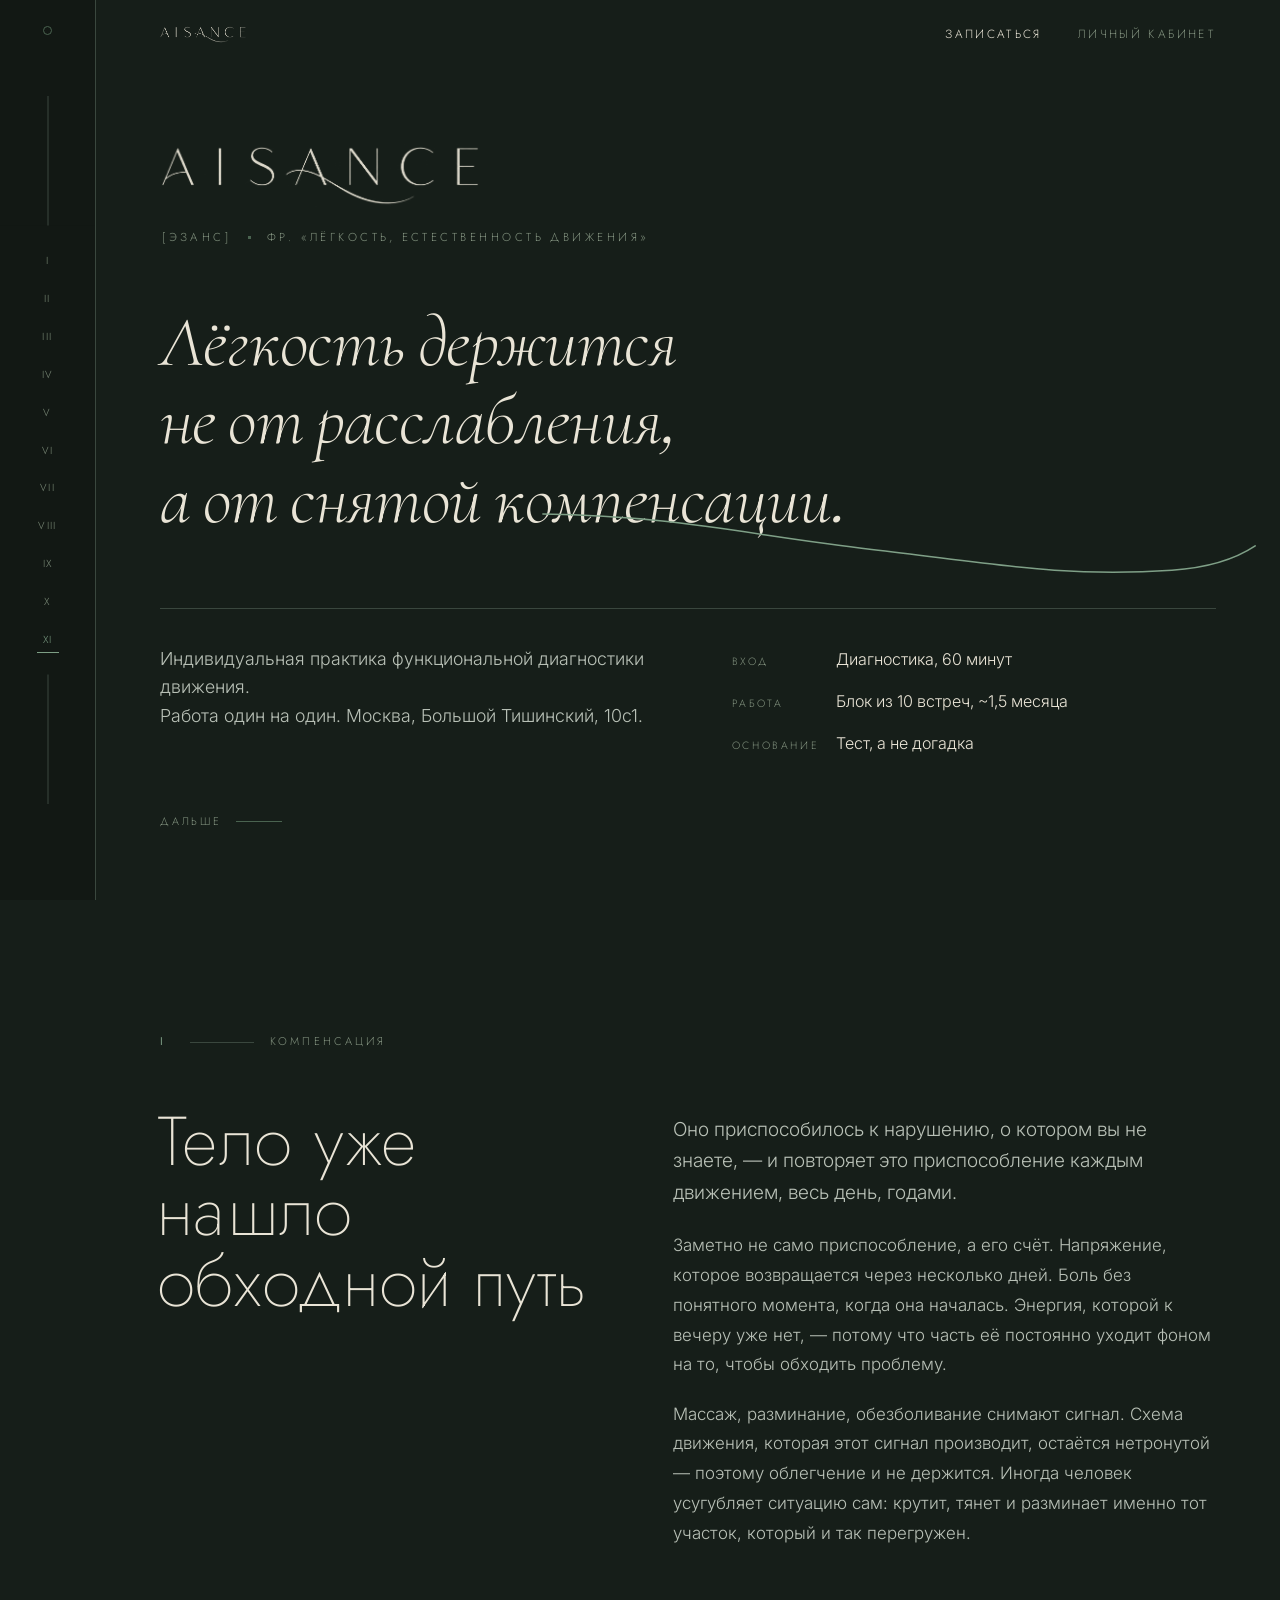
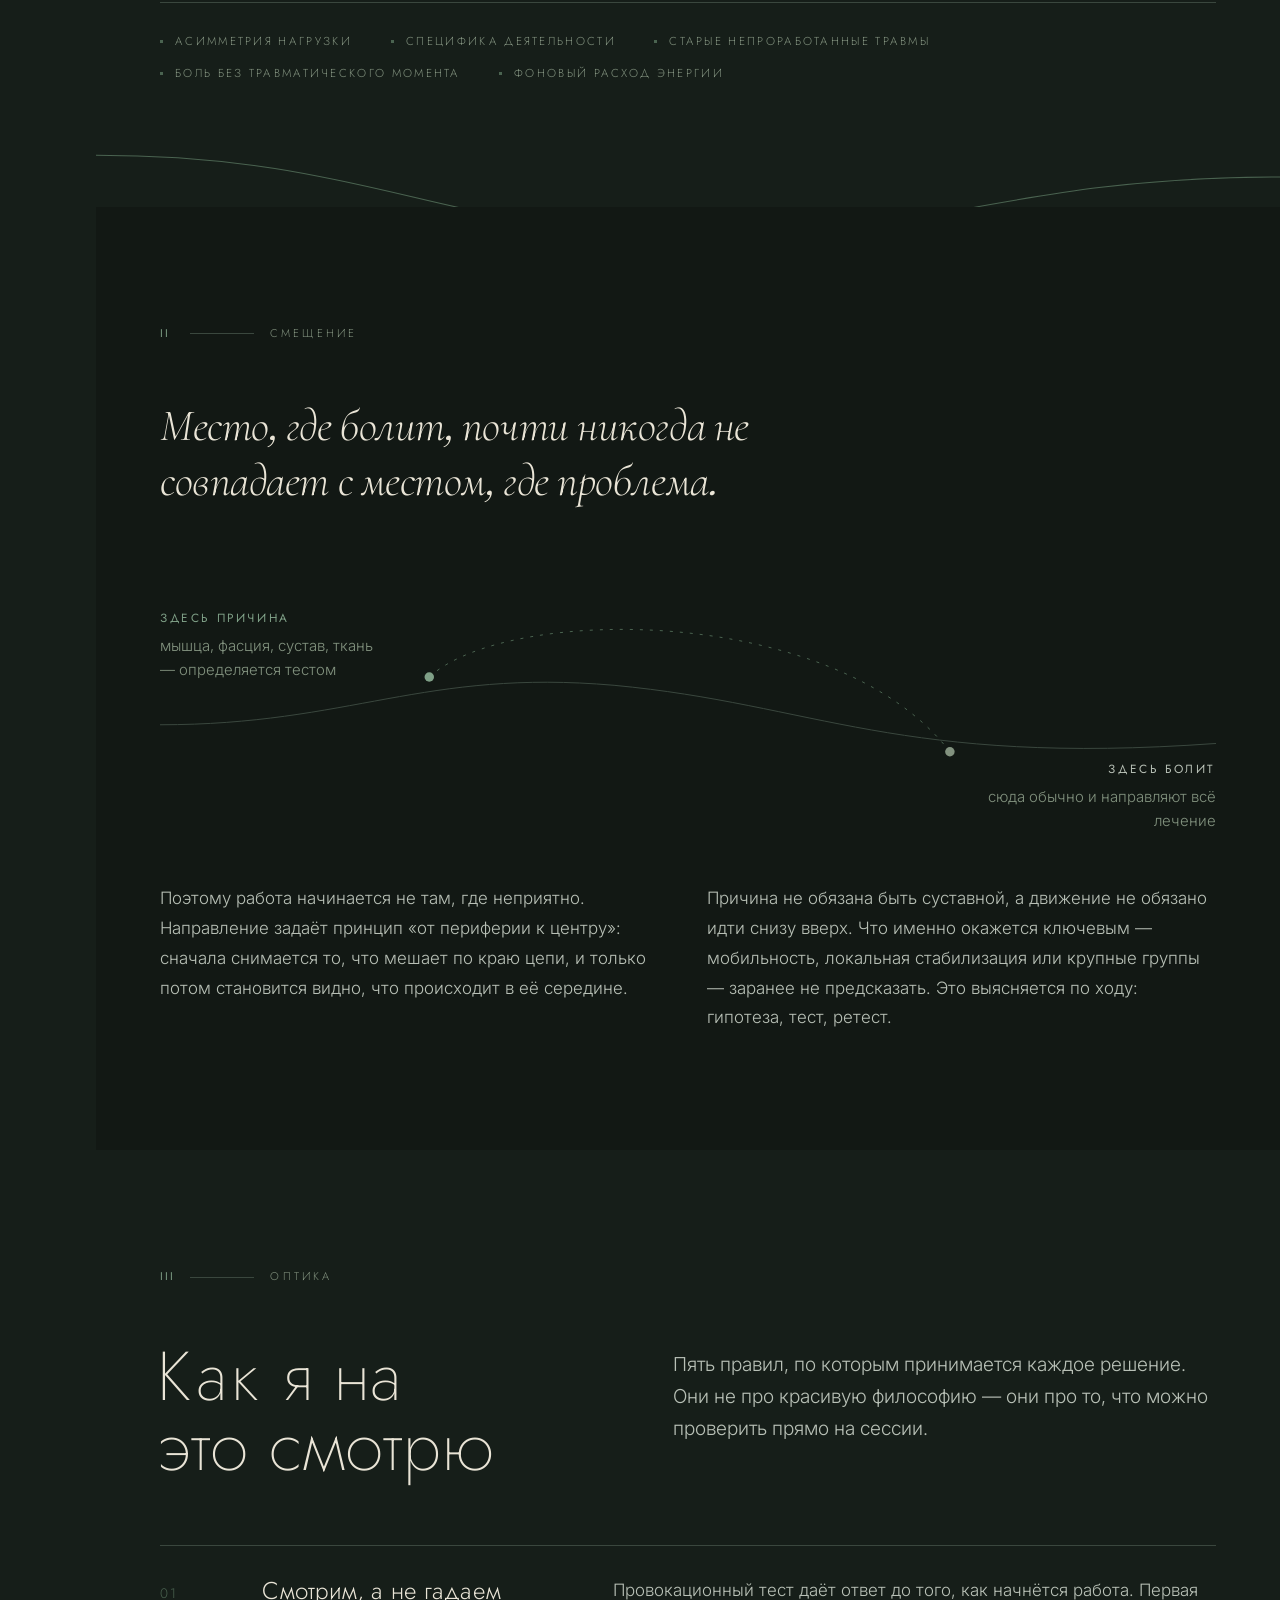
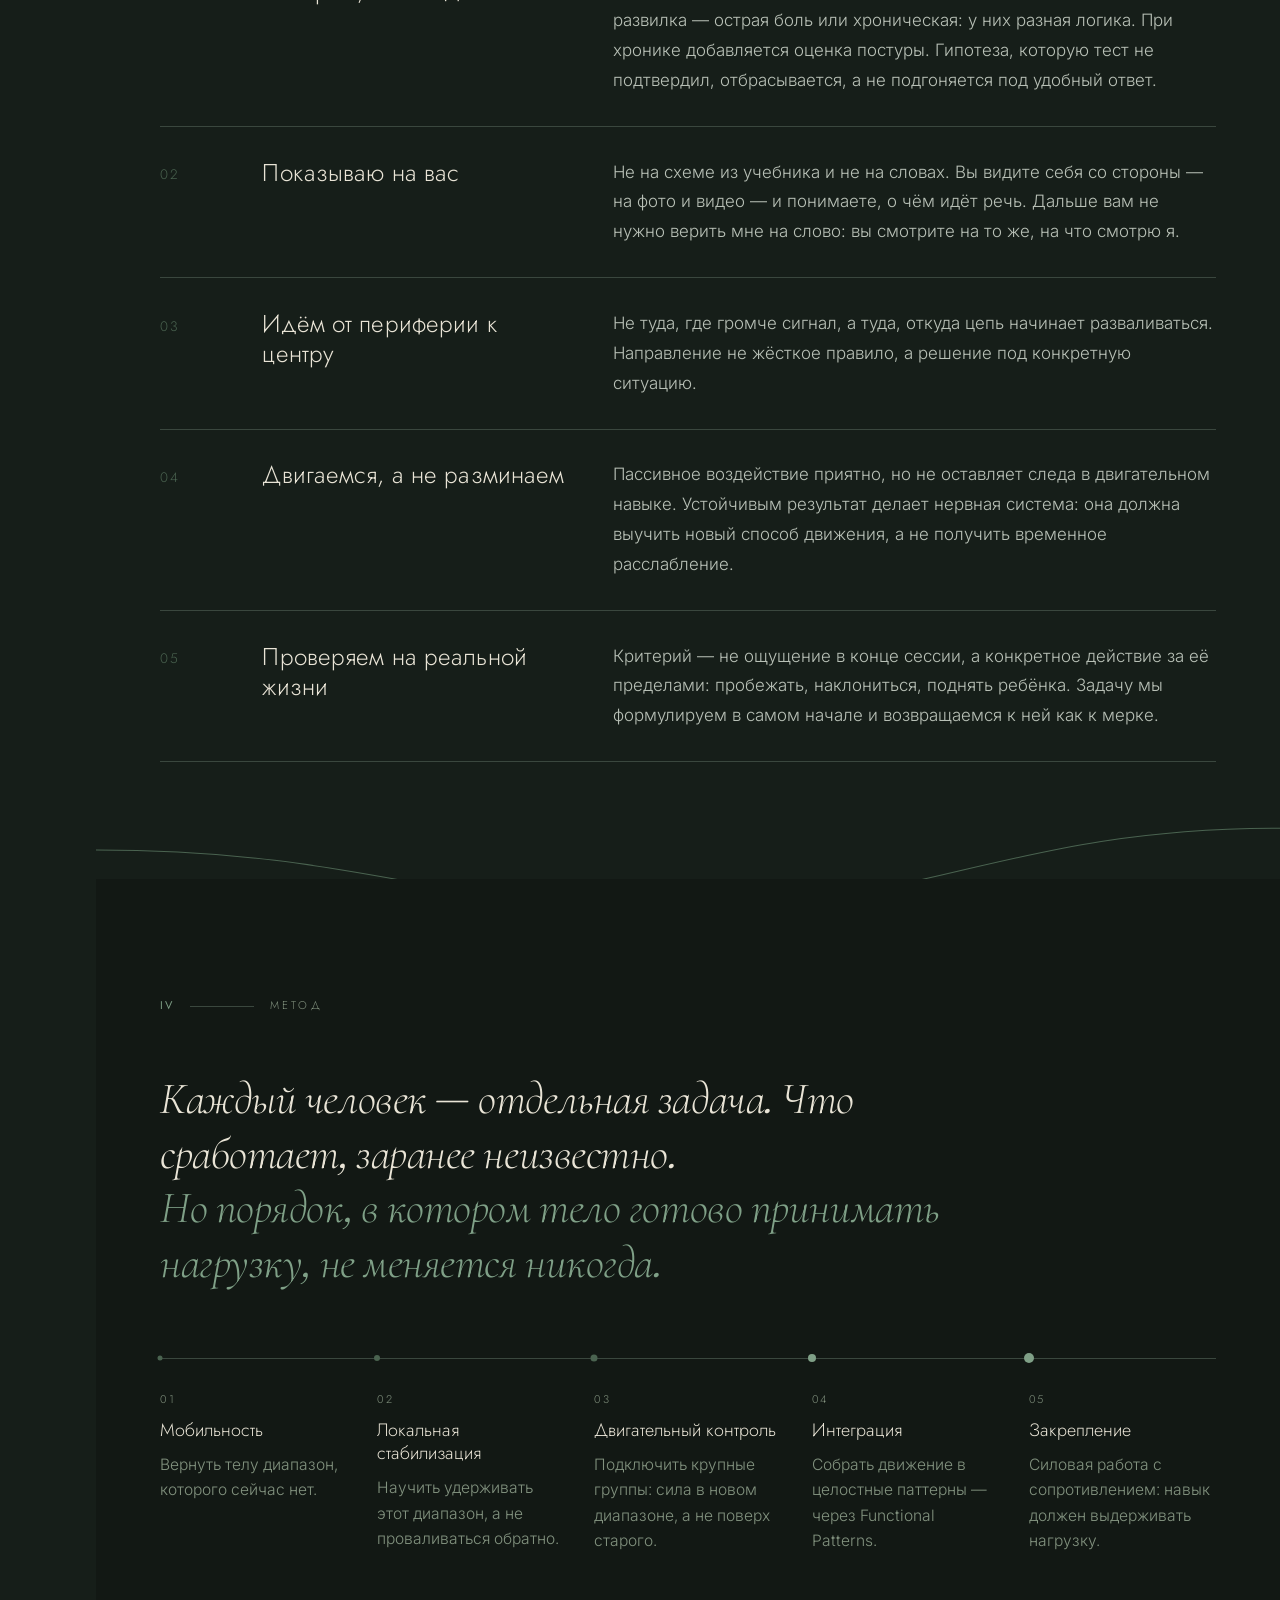
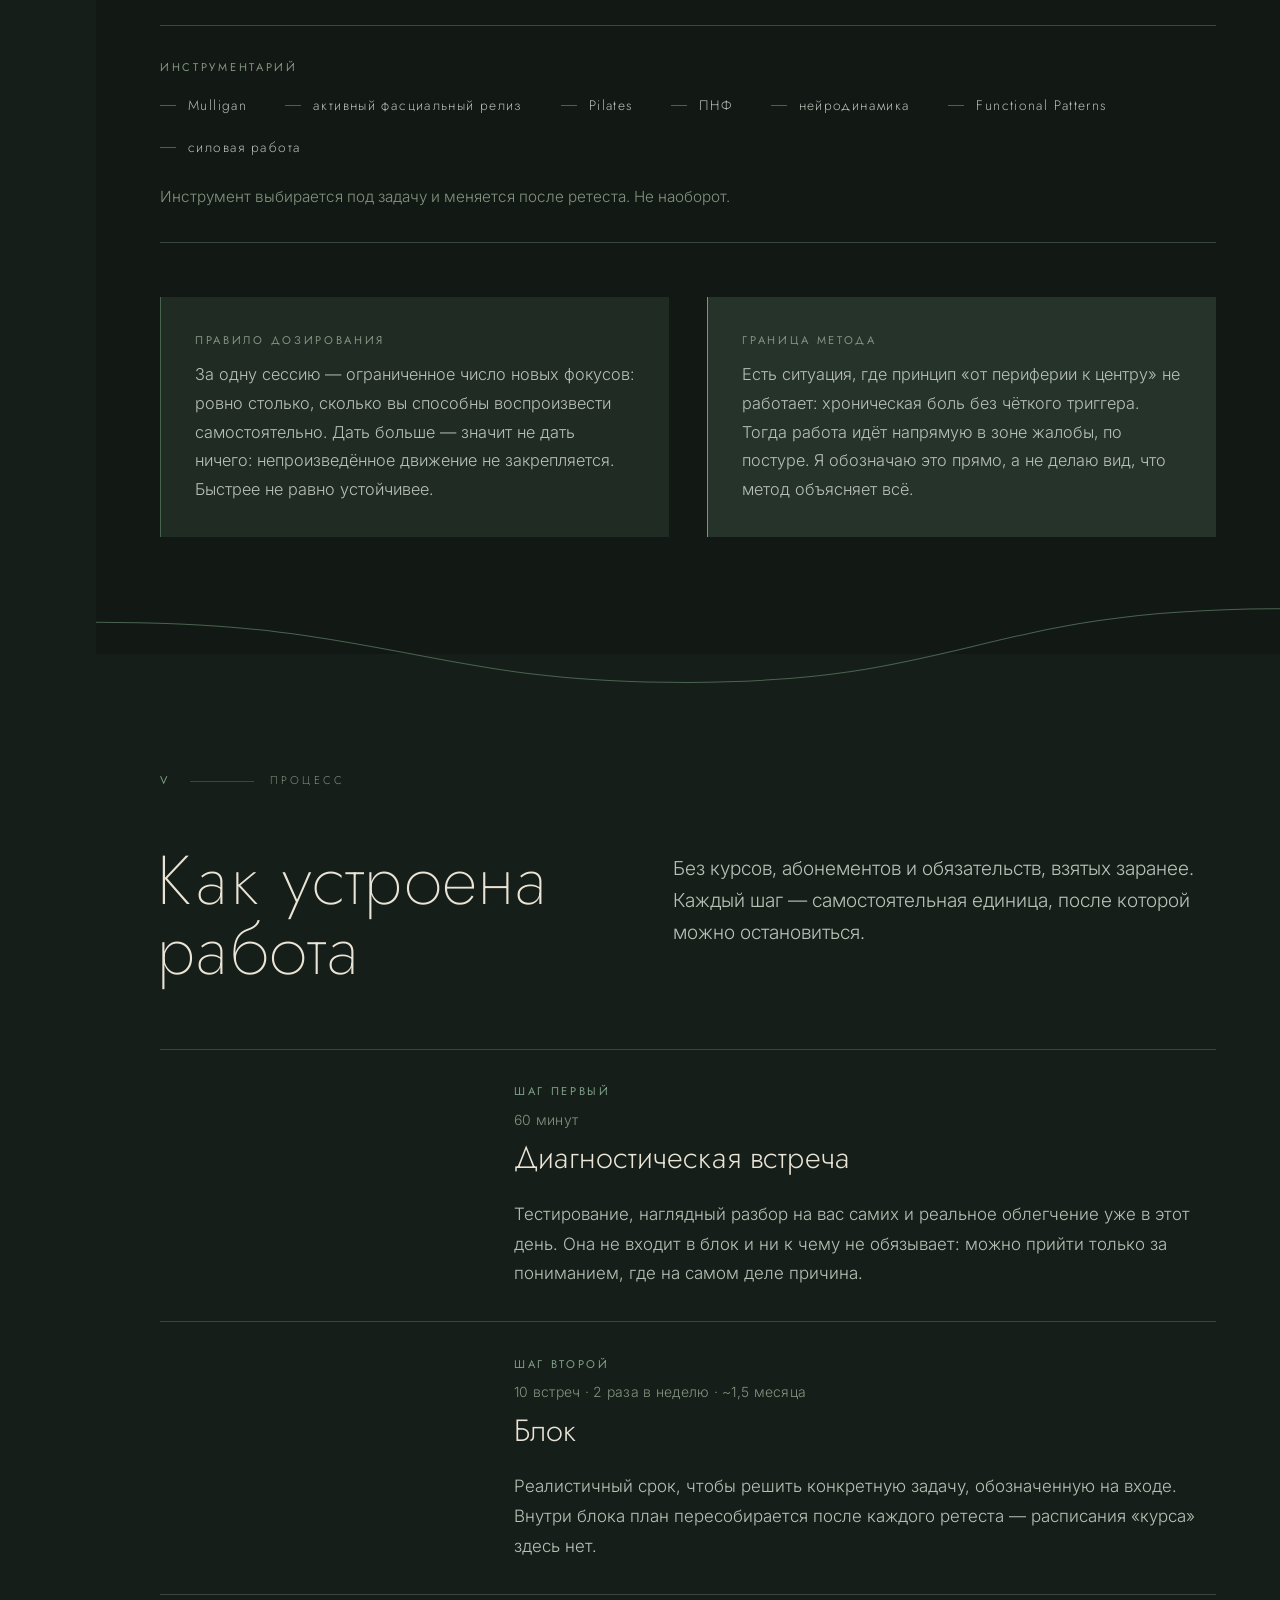
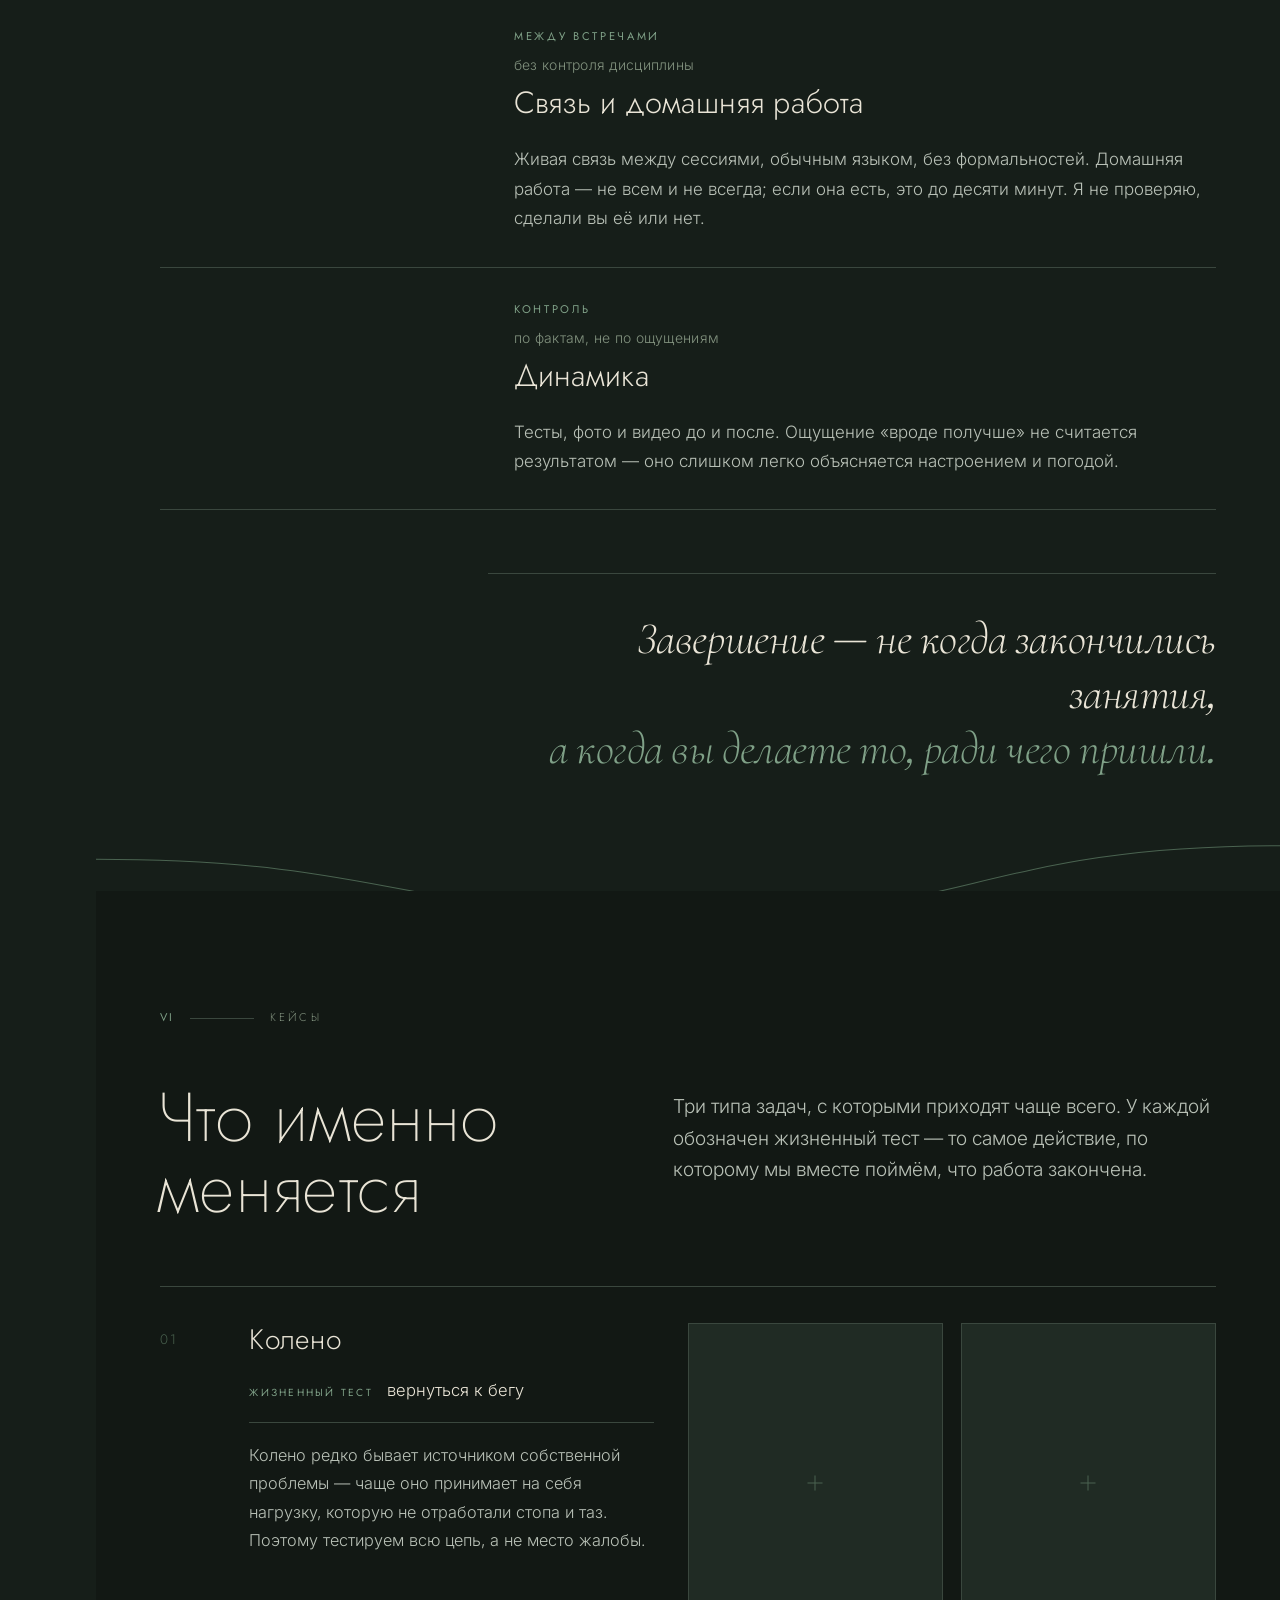
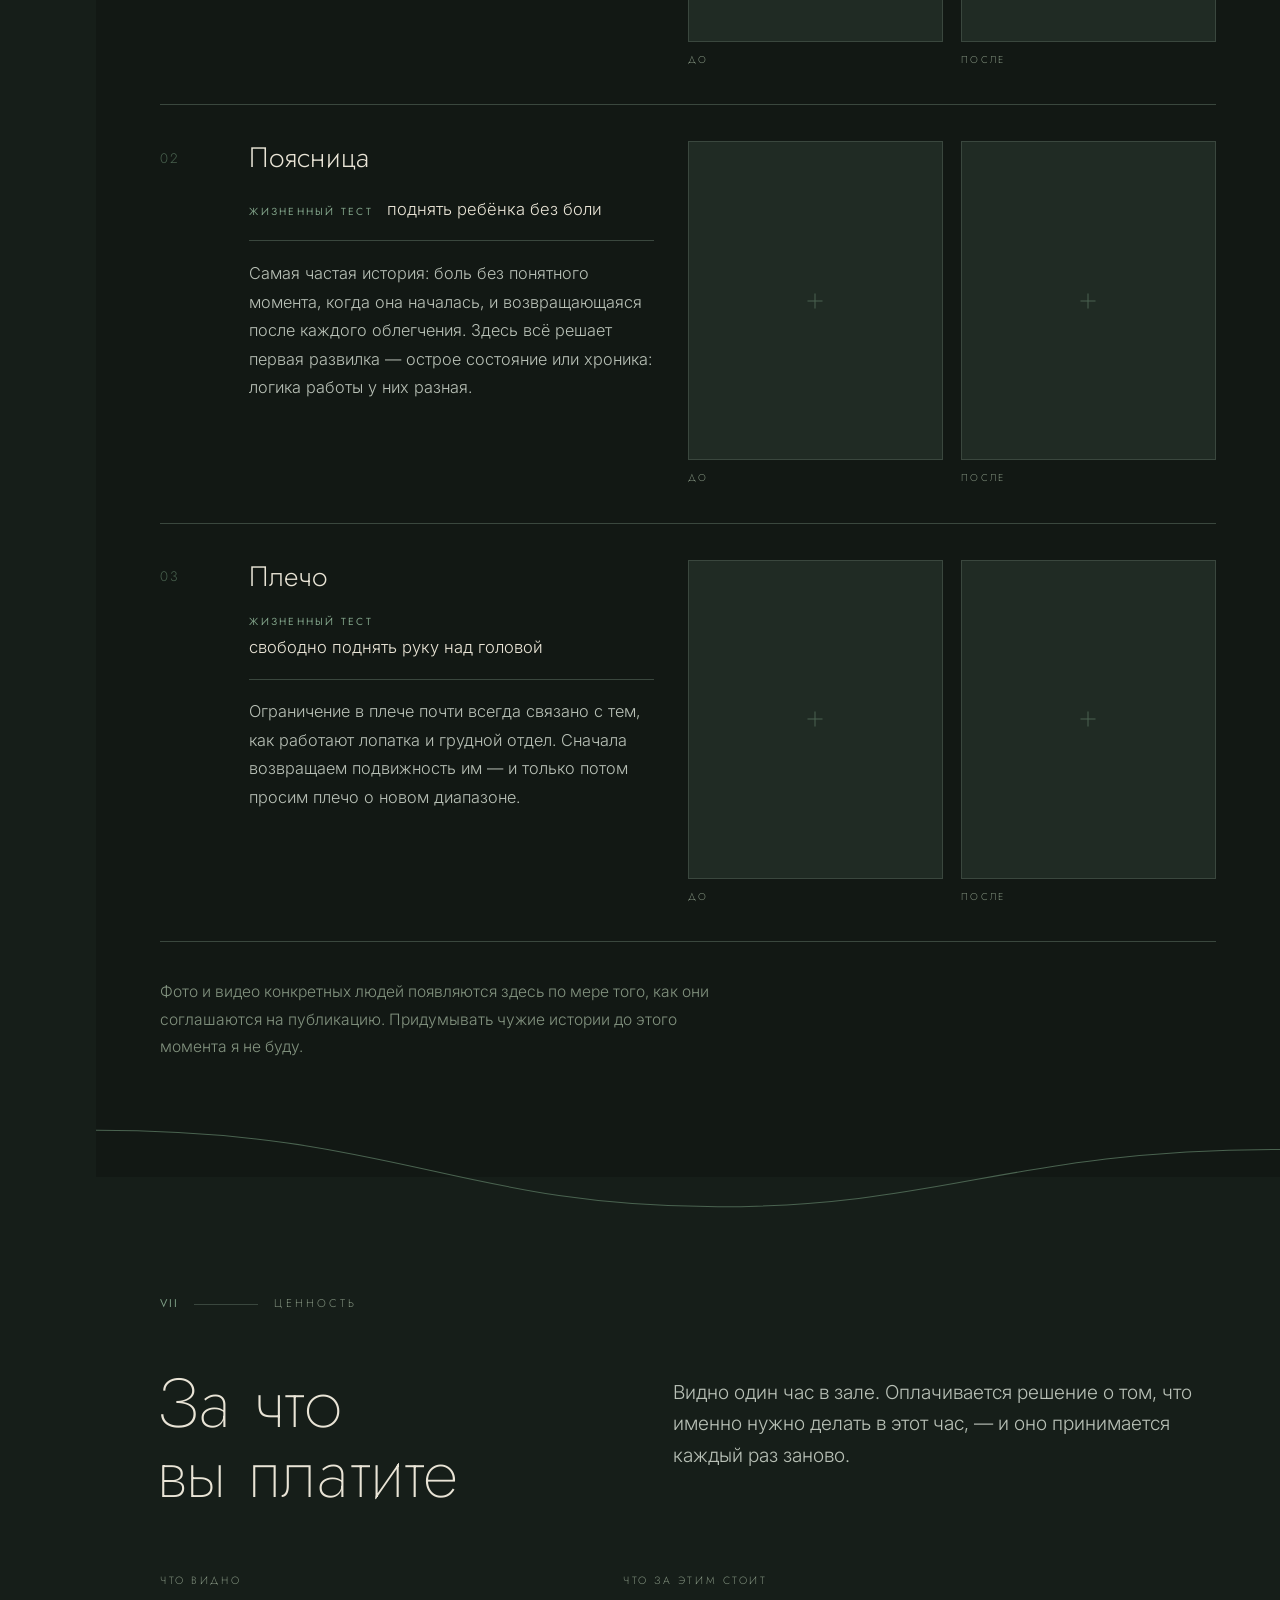
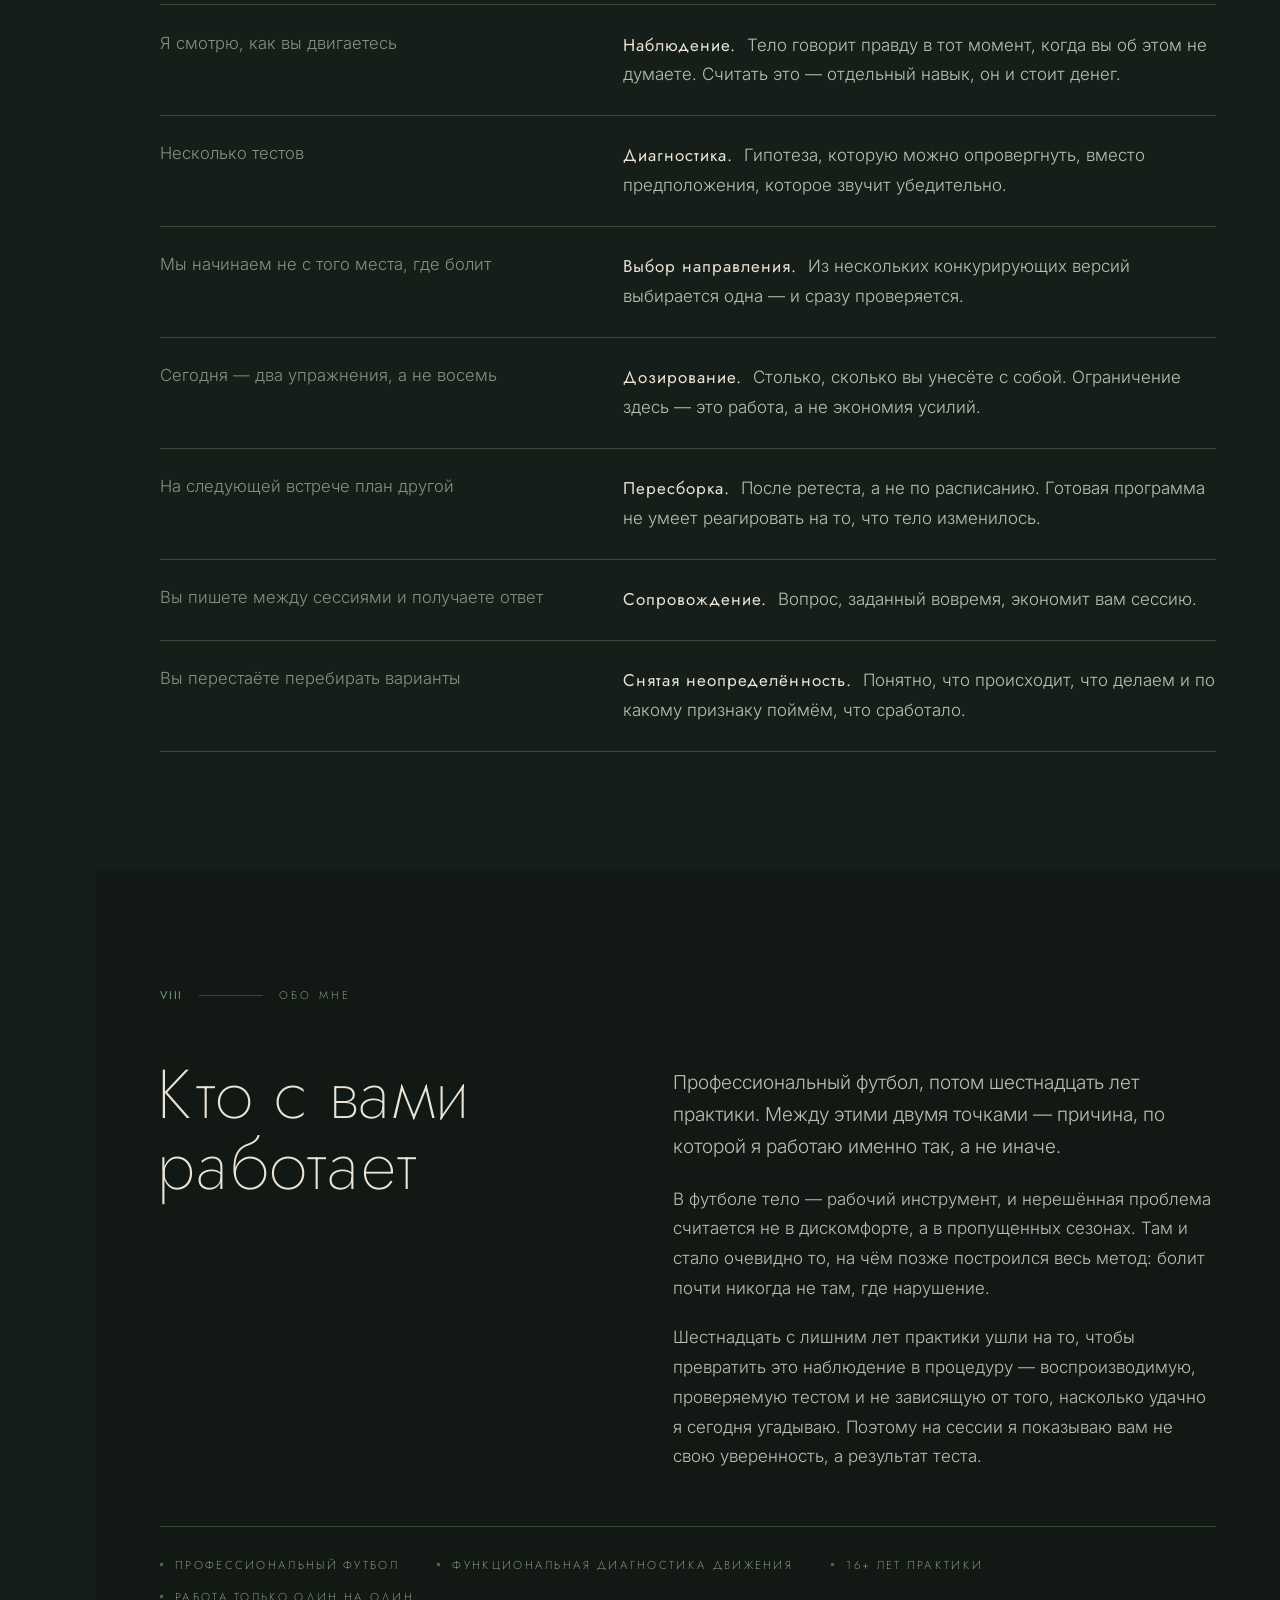
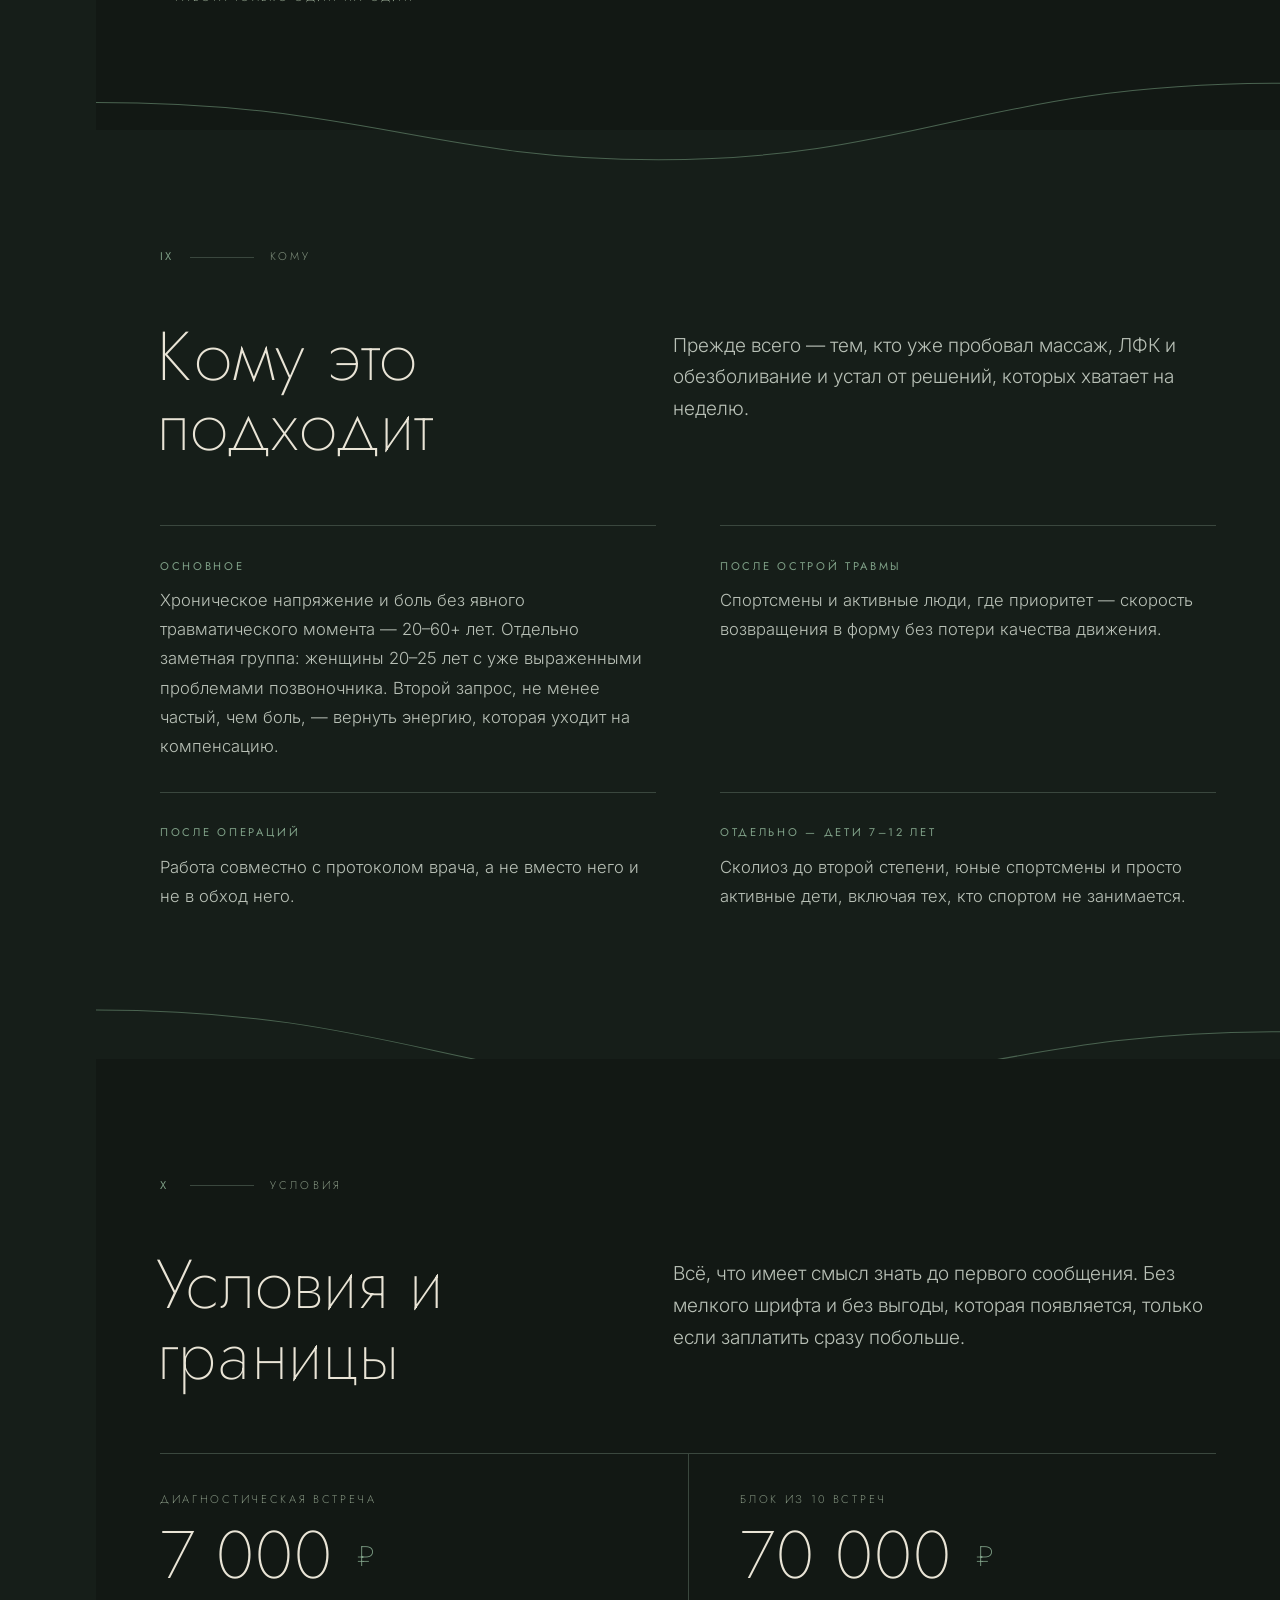
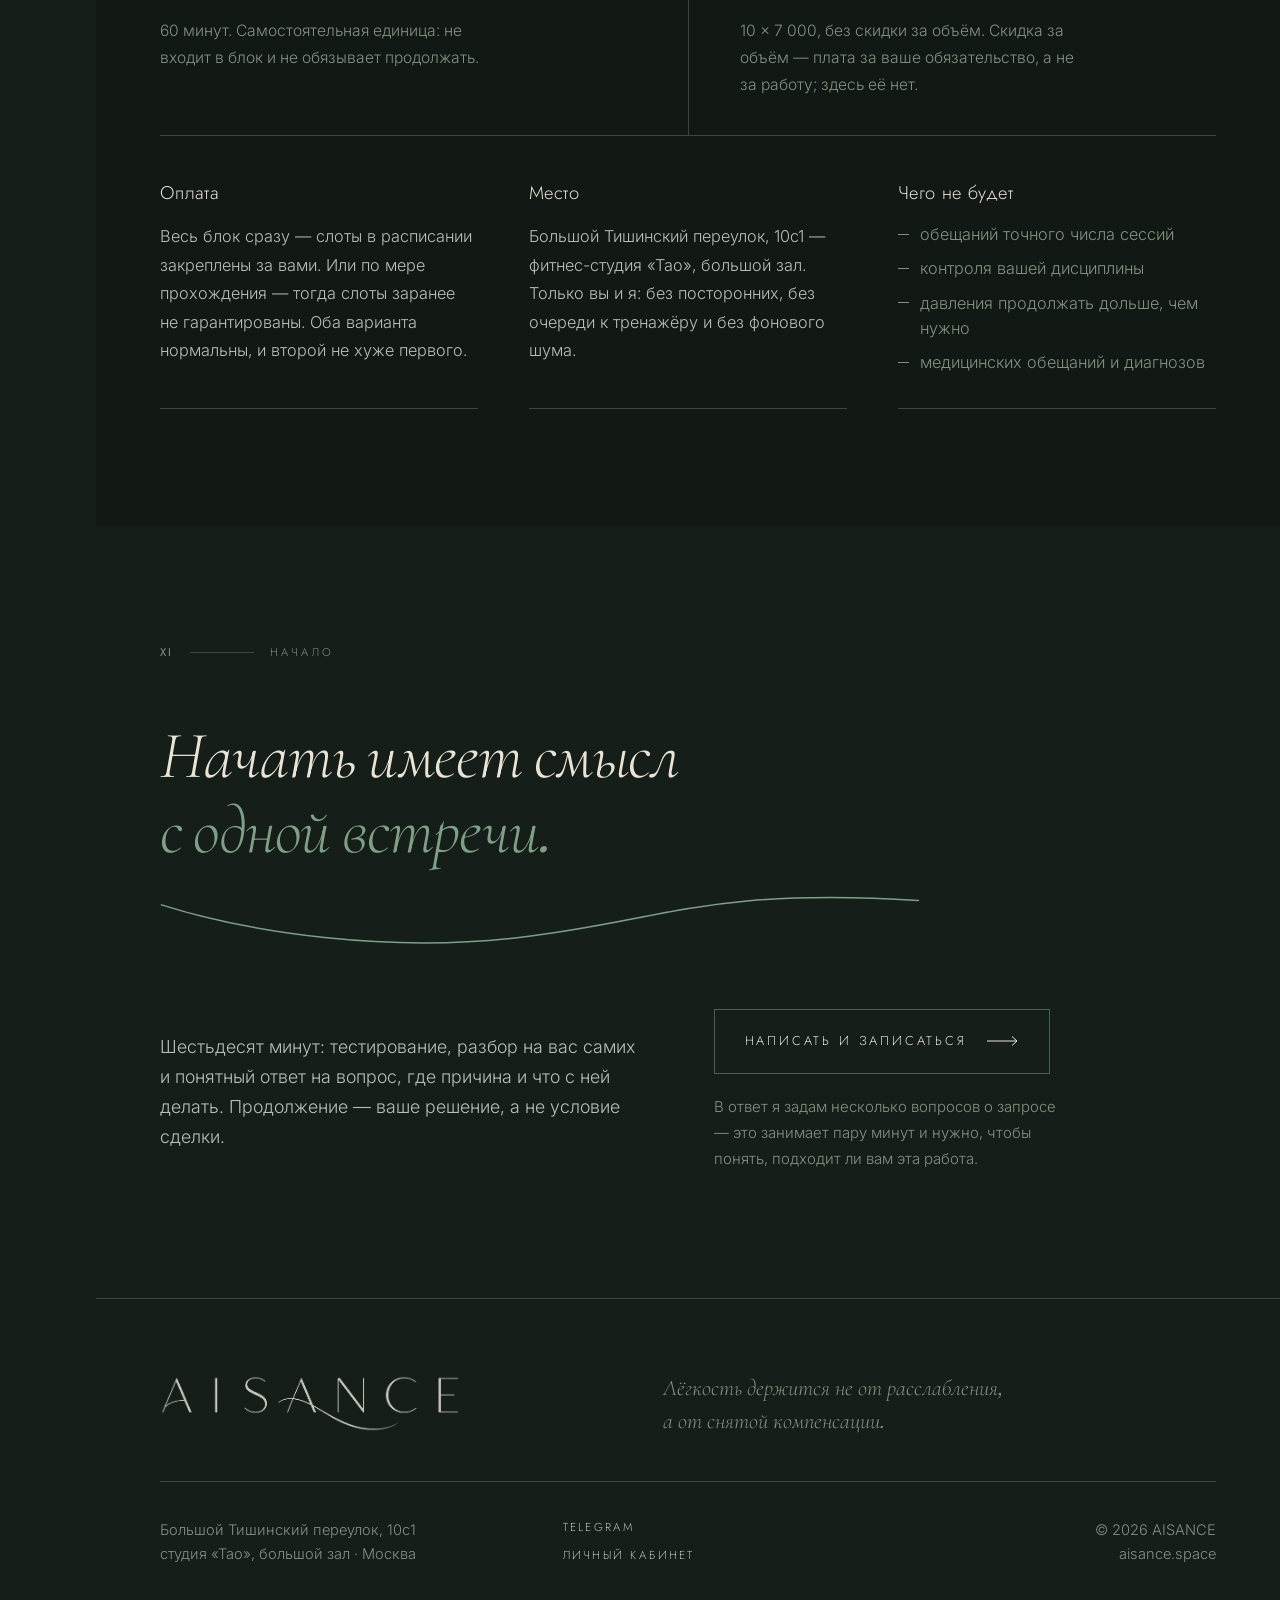
==== commit bd0ea1ef: "Разделы «Кейсы» (VI) и «Обо мне» (VIII) Кейсы: три типа задач (колено, поясница, плечо) с жизненным " ====
--- a/index.html
+++ b/index.html
@@ -3,6 +3,8 @@
 <head>
 <meta charset="utf-8">
 <meta name="viewport" content="width=device-width, initial-scale=1">
+<!-- ВРЕМЕННО: снять перед публичным запуском на aisance.space (вместе с robots.txt) -->
+<meta name="robots" content="noindex, nofollow">
 <title>AISANCE — функциональная диагностика движения, работа один на один</title>
 <meta name="description" content="Индивидуальная практика функциональной диагностики движения. Причину находим тестом, а не догадкой, и закрепляем результат через движение. Диагностика 60 минут, блок из 10 встреч. Москва, Большой Тишинский, 10с1.">
 <link rel="canonical" href="https://aisance.space/">
@@ -23,16 +25,16 @@
 <meta name="twitter:description" content="Место, где болит, почти никогда не совпадает с местом, где причина. Тест вместо догадки.">
 <meta name="twitter:image" content="https://aisance.space/assets/img/og-image.jpg">
 
-<link rel="icon" href="/favicon.ico" sizes="any">
-<link rel="icon" type="image/png" sizes="32x32" href="/assets/img/favicon-32.png">
-<link rel="icon" type="image/png" sizes="192x192" href="/assets/img/favicon-192.png">
-<link rel="apple-touch-icon" href="/assets/img/apple-touch-icon.png">
+<link rel="icon" href="favicon.ico" sizes="any">
+<link rel="icon" type="image/png" sizes="32x32" href="assets/img/favicon-32.png">
+<link rel="icon" type="image/png" sizes="192x192" href="assets/img/favicon-192.png">
+<link rel="apple-touch-icon" href="assets/img/apple-touch-icon.png">
 
 <link rel="preconnect" href="https://fonts.googleapis.com">
 <link rel="preconnect" href="https://fonts.gstatic.com" crossorigin>
-<link rel="preload" as="image" href="/assets/img/aisance-wordmark-cream.png">
+<link rel="preload" as="image" href="assets/img/aisance-wordmark-cream.png">
 <link href="https://fonts.googleapis.com/css2?family=Cormorant+Garamond:ital,wght@1,300;1,400&family=Fraunces:ital,opsz,wght@1,9..144,300;1,9..144,400&family=Inter:wght@300;400;500&family=Jost:wght@200;300;400&display=swap" rel="stylesheet">
-<link rel="stylesheet" href="/assets/css/style.css">
+<link rel="stylesheet" href="assets/css/style.css">
 <noscript><style>[data-anim]{opacity:1!important;transform:none!important}.swash path,.thread path,.dv-base{stroke-dashoffset:0!important}.dv-link,.dv-dot,.diverge__mark,.seq__list li{opacity:1!important;transform:none!important}.seq__line{transform:none!important}.topbar__logo img{opacity:1!important;transform:none!important}</style></noscript>
 </head>
 <body>
@@ -49,17 +51,19 @@
     <li><a href="#optics"       data-n="III"><span>Оптика</span></a></li>
     <li><a href="#method"       data-n="IV"><span>Метод</span></a></li>
     <li><a href="#process"      data-n="V"><span>Процесс</span></a></li>
-    <li><a href="#value"        data-n="VI"><span>Ценность</span></a></li>
-    <li><a href="#who"          data-n="VII"><span>Кому</span></a></li>
-    <li><a href="#terms"        data-n="VIII"><span>Условия</span></a></li>
-    <li><a href="#start"        data-n="IX"><span>Начало</span></a></li>
+    <li><a href="#cases"        data-n="VI"><span>Кейсы</span></a></li>
+    <li><a href="#value"        data-n="VII"><span>Ценность</span></a></li>
+    <li><a href="#about"        data-n="VIII"><span>Обо мне</span></a></li>
+    <li><a href="#who"          data-n="IX"><span>Кому</span></a></li>
+    <li><a href="#terms"        data-n="X"><span>Условия</span></a></li>
+    <li><a href="#start"        data-n="XI"><span>Начало</span></a></li>
   </ol>
 </nav>
 
 <!-- ================= HEADER ================= -->
 <header class="topbar" id="top">
   <a class="topbar__logo" href="#top" aria-label="AISANCE">
-    <img src="/assets/img/aisance-wordmark-cream.png" alt="AISANCE" width="1322" height="262">
+    <img src="assets/img/aisance-wordmark-cream.png" alt="AISANCE" width="1322" height="262">
   </a>
   <nav class="topbar__nav" aria-label="Основное">
     <!-- ЗАМЕНИТЬ: рабочая ссылка на Telegram -->
@@ -73,7 +77,7 @@
 <!-- ================= HERO ================= -->
 <section class="hero">
   <div class="wrap">
-    <img class="hero__logo" src="/assets/img/aisance-wordmark-cream.png" alt="AISANCE" width="1322" height="262" fetchpriority="high">
+    <img class="hero__logo" src="assets/img/aisance-wordmark-cream.png" alt="AISANCE" width="1322" height="262" fetchpriority="high">
     <p class="eyebrow eyebrow--hero">[эзанс] <span class="dot"></span> фр. «лёгкость, естественность движения»</p>
 
     <h1 class="hero__title">
@@ -287,10 +291,77 @@
   </svg>
 </section>
 
-<!-- ================= VI. ЦЕННОСТЬ ================= -->
-<section class="sec sec--alt" id="value">
-  <div class="wrap">
-    <p class="sec__num"><b>VI</b><i></i>Ценность</p>
+<!-- ================= VI. КЕЙСЫ ================= -->
+<section class="sec sec--alt" id="cases">
+  <div class="wrap">
+    <p class="sec__num"><b>VI</b><i></i>Кейсы</p>
+    <div class="grid-lead">
+      <h2 class="h-display">Что именно меняется</h2>
+      <p class="col-text lead">Три типа задач, с которыми приходят чаще всего. У каждой обозначен жизненный тест — то самое действие, по которому мы вместе поймём, что работа закончена.</p>
+    </div>
+
+    <!--
+      ============================================================
+      МЕСТО ПОД РЕАЛЬНЫЕ ФОТО И ВИДЕО
+      Положите файл в assets/img/cases/ и замените строку-комментарий
+      внутри нужного <span class="shot__frame"> на:
+          <img src="assets/img/cases/имя.jpg" alt="Короткое описание">
+      либо для видео:
+          <video src="assets/img/cases/имя.mp4" muted loop playsinline autoplay></video>
+      Рамка и подпись «до» / «после» останутся на месте,
+      служебная метка пустого слота исчезнет сама.
+      ============================================================
+    -->
+    <ol class="cases">
+      <li class="case" data-anim>
+        <span class="case__n">01</span>
+        <div class="case__body">
+          <h3>Колено</h3>
+          <p class="case__test"><b>Жизненный тест</b><span>вернуться к бегу</span></p>
+          <p>Колено редко бывает источником собственной проблемы — чаще оно принимает на себя нагрузку, которую не отработали стопа и таз. Поэтому тестируем всю цепь, а не место жалобы.</p>
+        </div>
+        <div class="shots">
+          <figure class="shot"><span class="shot__frame"><!-- сюда img или video --></span><figcaption>до</figcaption></figure>
+          <figure class="shot"><span class="shot__frame"><!-- сюда img или video --></span><figcaption>после</figcaption></figure>
+        </div>
+      </li>
+      <li class="case" data-anim>
+        <span class="case__n">02</span>
+        <div class="case__body">
+          <h3>Поясница</h3>
+          <p class="case__test"><b>Жизненный тест</b><span>поднять ребёнка без боли</span></p>
+          <p>Самая частая история: боль без понятного момента, когда она началась, и возвращающаяся после каждого облегчения. Здесь всё решает первая развилка — острое состояние или хроника: логика работы у них разная.</p>
+        </div>
+        <div class="shots">
+          <figure class="shot"><span class="shot__frame"><!-- сюда img или video --></span><figcaption>до</figcaption></figure>
+          <figure class="shot"><span class="shot__frame"><!-- сюда img или video --></span><figcaption>после</figcaption></figure>
+        </div>
+      </li>
+      <li class="case" data-anim>
+        <span class="case__n">03</span>
+        <div class="case__body">
+          <h3>Плечо</h3>
+          <p class="case__test"><b>Жизненный тест</b><span>свободно поднять руку над головой</span></p>
+          <p>Ограничение в плече почти всегда связано с тем, как работают лопатка и грудной отдел. Сначала возвращаем подвижность им — и только потом просим плечо о новом диапазоне.</p>
+        </div>
+        <div class="shots">
+          <figure class="shot"><span class="shot__frame"><!-- сюда img или video --></span><figcaption>до</figcaption></figure>
+          <figure class="shot"><span class="shot__frame"><!-- сюда img или video --></span><figcaption>после</figcaption></figure>
+        </div>
+      </li>
+    </ol>
+
+    <p class="cases__note">Фото и видео конкретных людей появляются здесь по мере того, как они соглашаются на публикацию. Придумывать чужие истории до этого момента я не буду.</p>
+  </div>
+  <svg class="thread" viewBox="0 0 1200 150" fill="none" aria-hidden="true" preserveAspectRatio="none">
+    <path d="M0 18 C 300 18, 370 130, 630 130 C 860 130, 930 46, 1200 46" stroke="currentColor" stroke-width="1" vector-effect="non-scaling-stroke"/>
+  </svg>
+</section>
+
+<!-- ================= VII. ЦЕННОСТЬ ================= -->
+<section class="sec" id="value">
+  <div class="wrap">
+    <p class="sec__num"><b>VII</b><i></i>Ценность</p>
     <div class="grid-lead">
       <h2 class="h-display">За что вы платите</h2>
       <p class="col-text lead">Видно один час в зале. Оплачивается решение о том, что именно нужно делать в этот час, — и оно принимается каждый раз заново.</p>
@@ -330,10 +401,34 @@
   </div>
 </section>
 
-<!-- ================= VII. КОМУ ================= -->
+<!-- ================= VIII. ОБО МНЕ ================= -->
+<section class="sec sec--alt" id="about">
+  <div class="wrap">
+    <p class="sec__num"><b>VIII</b><i></i>Обо мне</p>
+    <div class="grid-lead">
+      <h2 class="h-display">Кто с вами работает</h2>
+      <div class="col-text">
+        <p class="lead">Профессиональный футбол, потом шестнадцать лет практики. Между этими двумя точками — причина, по которой я работаю именно так, а не иначе.</p>
+        <p>В футболе тело — рабочий инструмент, и нерешённая проблема считается не в дискомфорте, а в пропущенных сезонах. Там и стало очевидно то, на чём позже построился весь метод: болит почти никогда не там, где нарушение.</p>
+        <p>Шестнадцать с лишним лет практики ушли на то, чтобы превратить это наблюдение в процедуру — воспроизводимую, проверяемую тестом и не зависящую от того, насколько удачно я сегодня угадываю. Поэтому на сессии я показываю вам не свою уверенность, а результат теста.</p>
+      </div>
+    </div>
+    <ul class="ticker">
+      <li>профессиональный футбол</li>
+      <li>функциональная диагностика движения</li>
+      <li>16+ лет практики</li>
+      <li>работа только один на один</li>
+    </ul>
+  </div>
+  <svg class="thread thread--flip" viewBox="0 0 1200 150" fill="none" aria-hidden="true" preserveAspectRatio="none">
+    <path d="M1200 18 C 900 18, 830 130, 570 130 C 340 130, 270 46, 0 46" stroke="currentColor" stroke-width="1" vector-effect="non-scaling-stroke"/>
+  </svg>
+</section>
+
+<!-- ================= IX. КОМУ ================= -->
 <section class="sec" id="who">
   <div class="wrap">
-    <p class="sec__num"><b>VII</b><i></i>Кому</p>
+    <p class="sec__num"><b>IX</b><i></i>Кому</p>
     <div class="grid-lead">
       <h2 class="h-display">Кому это подходит</h2>
       <p class="col-text lead">Прежде всего — тем, кто уже пробовал массаж, ЛФК и обезболивание и устал от решений, которых хватает на неделю.</p>
@@ -363,10 +458,10 @@
   </svg>
 </section>
 
-<!-- ================= VIII. УСЛОВИЯ ================= -->
+<!-- ================= X. УСЛОВИЯ ================= -->
 <section class="sec sec--alt" id="terms">
   <div class="wrap">
-    <p class="sec__num"><b>VIII</b><i></i>Условия</p>
+    <p class="sec__num"><b>X</b><i></i>Условия</p>
     <div class="grid-lead">
       <h2 class="h-display">Условия и границы</h2>
       <p class="col-text lead">Всё, что имеет смысл знать до первого сообщения. Без мелкого шрифта и без выгоды, которая появляется, только если заплатить сразу побольше.</p>
@@ -407,10 +502,10 @@
   </div>
 </section>
 
-<!-- ================= IX. НАЧАЛО ================= -->
+<!-- ================= XI. НАЧАЛО ================= -->
 <section class="sec sec--start" id="start">
   <div class="wrap">
-    <p class="sec__num"><b>IX</b><i></i>Начало</p>
+    <p class="sec__num"><b>XI</b><i></i>Начало</p>
 
     <h2 class="start__title">Начать имеет смысл<br><em>с одной встречи.</em></h2>
 
@@ -439,7 +534,7 @@
 <footer class="foot">
   <div class="wrap">
     <div class="foot__top">
-      <img class="foot__logo" src="/assets/img/aisance-wordmark-cream.png" alt="AISANCE" width="1322" height="262" loading="lazy">
+      <img class="foot__logo" src="assets/img/aisance-wordmark-cream.png" alt="AISANCE" width="1322" height="262" loading="lazy">
       <p class="foot__phrase">Лёгкость держится не от расслабления,<br>а от снятой компенсации.</p>
     </div>
     <div class="foot__bottom">
@@ -471,6 +566,6 @@
   }
 }
 </script>
-<script src="/assets/js/main.js" defer></script>
+<script src="assets/js/main.js" defer></script>
 </body>
 </html>
--- a/assets/css/style.css
+++ b/assets/css/style.css
@@ -545,6 +545,64 @@
 }
 .foot__nav a:hover{ color:var(--accent) }
 @media (min-width:760px){ .foot__copy{ text-align:right } }
+
+/* ---------- VI. кейсы ---------- */
+.cases{ margin-top:clamp(46px,7vh,86px); border-top:1px solid var(--rule) }
+.case{
+  display:grid; gap:clamp(18px,2.6vw,44px);
+  padding:clamp(28px,4vh,46px) 0; border-bottom:1px solid var(--rule);
+}
+@media (min-width:980px){
+  .case{ grid-template-columns:56px minmax(0,.92fr) minmax(0,1.2fr); align-items:start }
+}
+.case__n{
+  font-family:var(--f-display); font-weight:300; font-size:.86rem; letter-spacing:.14em;
+  color:var(--accent-mut); padding-top:.3em;
+}
+.case h3{
+  font-family:var(--f-display); font-weight:300; font-size:clamp(1.3rem,2.2vw,1.8rem);
+  line-height:1.2; letter-spacing:.01em; color:var(--text); margin-bottom:.7em;
+}
+.case__test{
+  display:flex; flex-wrap:wrap; align-items:baseline; gap:2px 14px;
+  margin-bottom:1.05em; padding-bottom:.95em; border-bottom:1px solid var(--rule);
+}
+.case__test b{
+  font-family:var(--f-display); font-weight:400; font-size:.64rem; letter-spacing:.22em;
+  text-transform:uppercase; color:var(--accent); flex:none;
+}
+.case__test span{ color:var(--text); font-size:.98em }
+.case__body > p:last-child{ margin:0; color:var(--text-2); font-size:.96em }
+
+.shots{ display:grid; grid-template-columns:1fr 1fr; gap:clamp(10px,1.4vw,20px) }
+.shot{ display:flex; flex-direction:column; gap:9px; margin:0 }
+.shot__frame{
+  position:relative; display:block; aspect-ratio:4/5; overflow:hidden;
+  background:var(--panel); border:1px solid var(--rule);
+}
+.shot__frame img, .shot__frame video{
+  width:100%; height:100%; object-fit:cover; display:block;
+}
+/* метка пустого слота: исчезает сама, как только внутрь попадёт img или video */
+.shot__frame::before, .shot__frame::after{
+  content:''; position:absolute; top:50%; left:50%; background:var(--accent-mut);
+}
+.shot__frame::before{ width:15px; height:1px; transform:translate(-50%,-50%) }
+.shot__frame::after{ width:1px; height:15px; transform:translate(-50%,-50%) }
+.shot__frame:has(img)::before, .shot__frame:has(img)::after,
+.shot__frame:has(video)::before, .shot__frame:has(video)::after{ content:none }
+.shot__frame:has(img), .shot__frame:has(video){ background:var(--bg-alt) }
+.shot figcaption{
+  font-family:var(--f-display); font-size:.62rem; letter-spacing:.24em;
+  text-transform:uppercase; color:var(--text-3);
+}
+.cases__note{
+  margin:clamp(28px,4vh,44px) 0 0; max-width:58ch;
+  font-size:.92em; color:var(--text-3);
+}
+
+/* ---------- VIII. обо мне ---------- */
+#about .ticker{ margin-top:clamp(40px,6vh,72px) }
 
 /* ============================================================
    Появление / motion
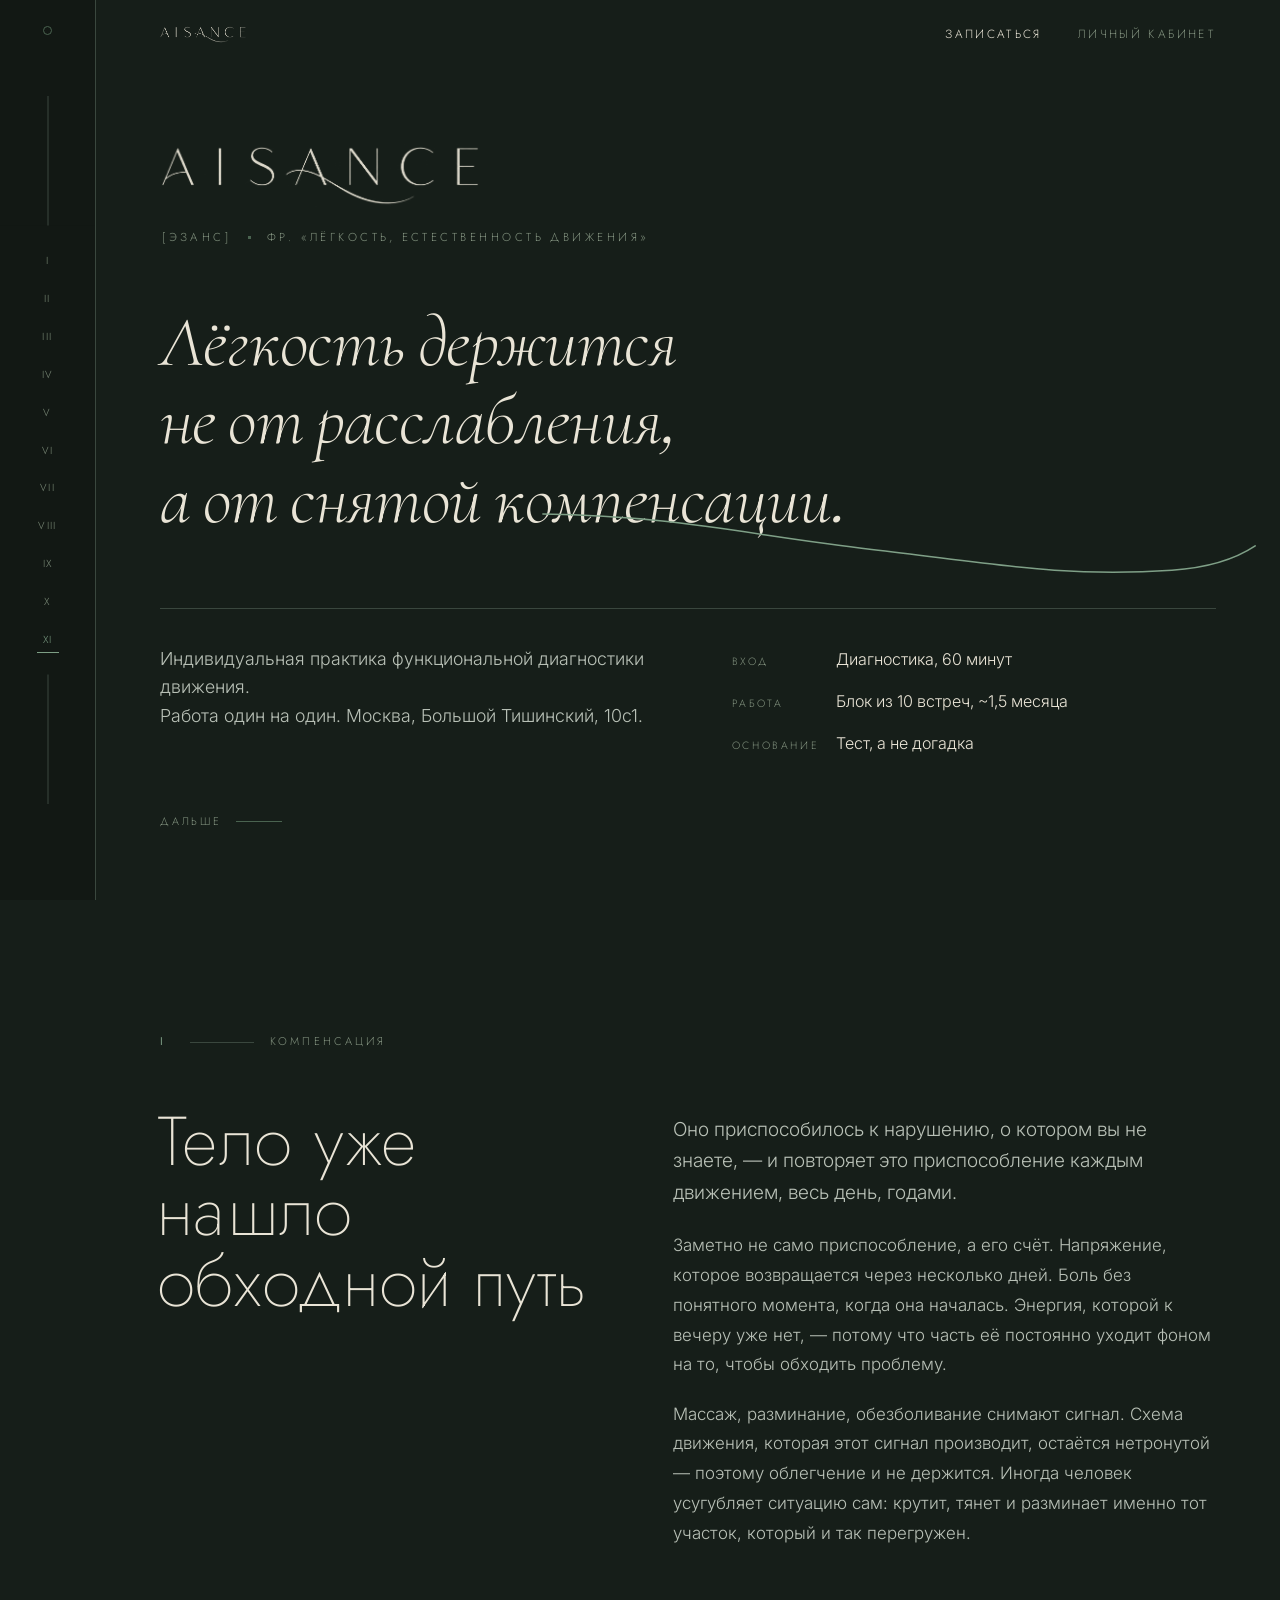
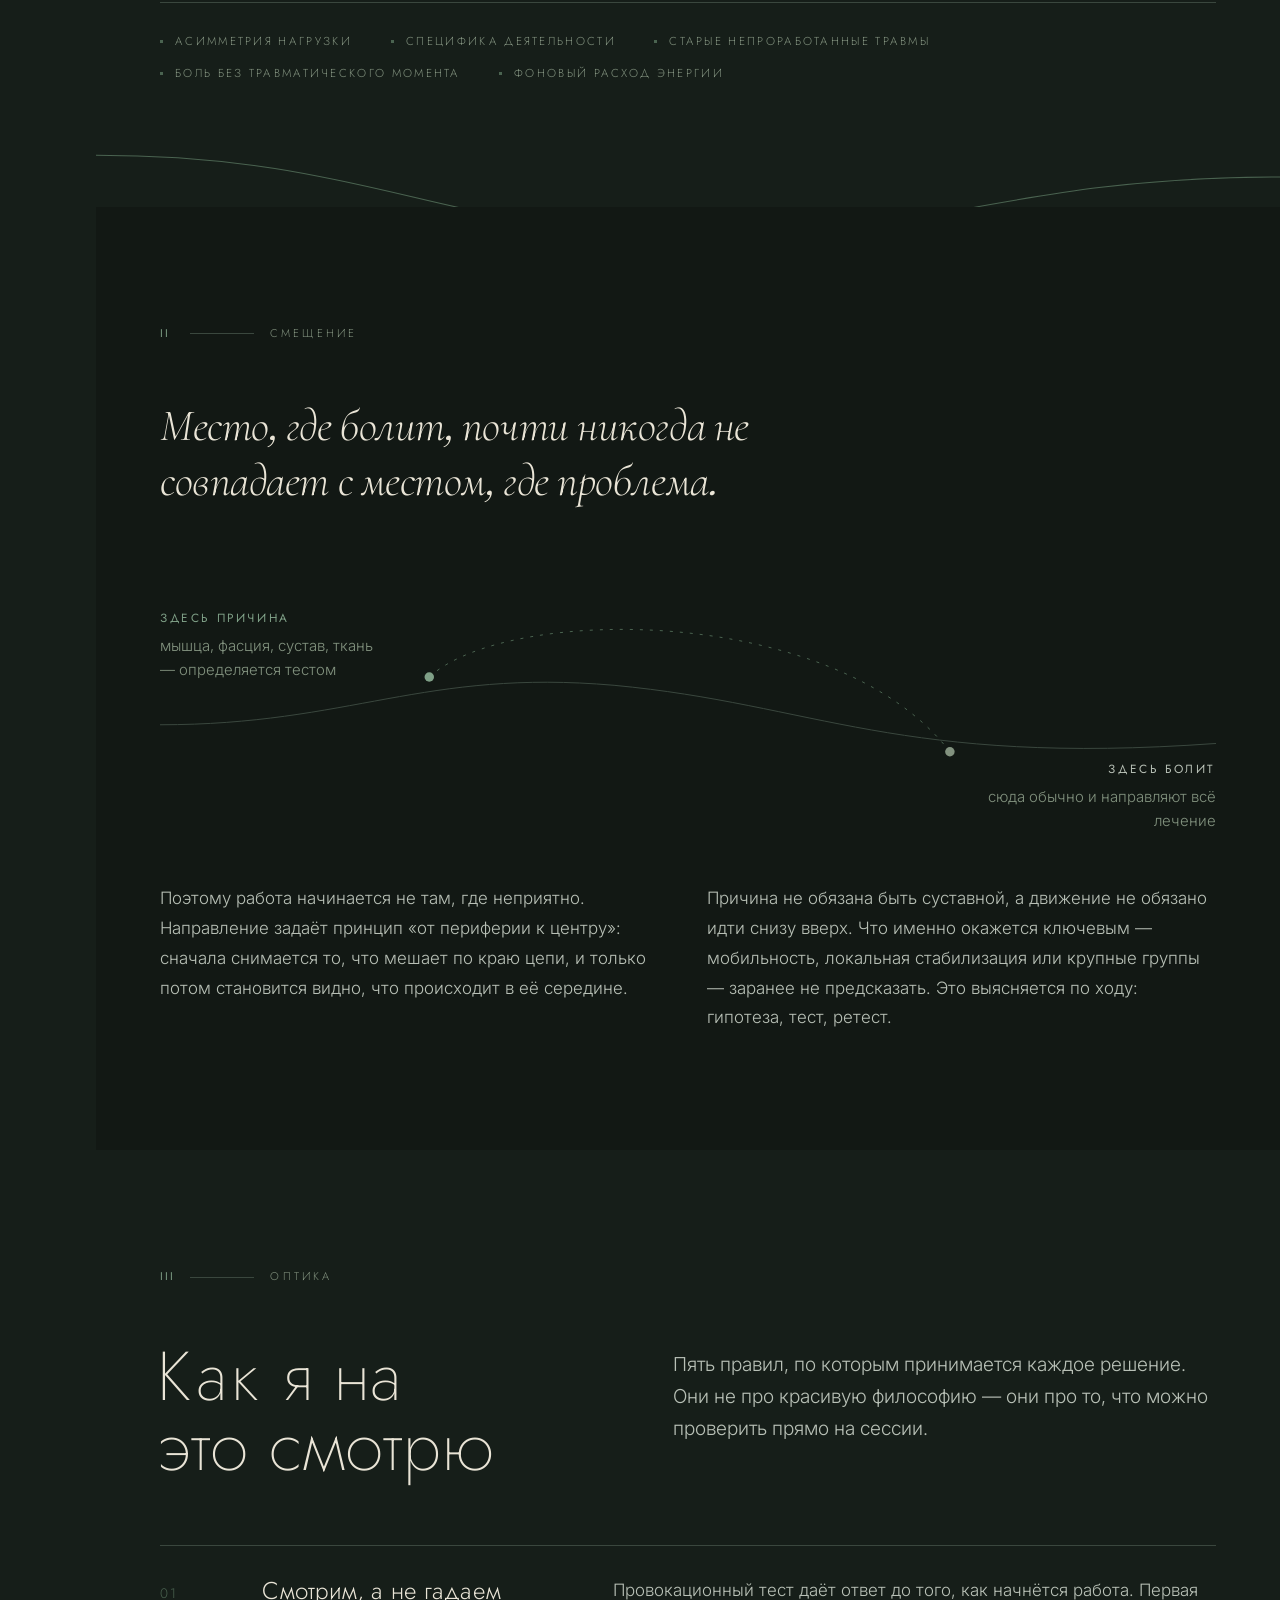
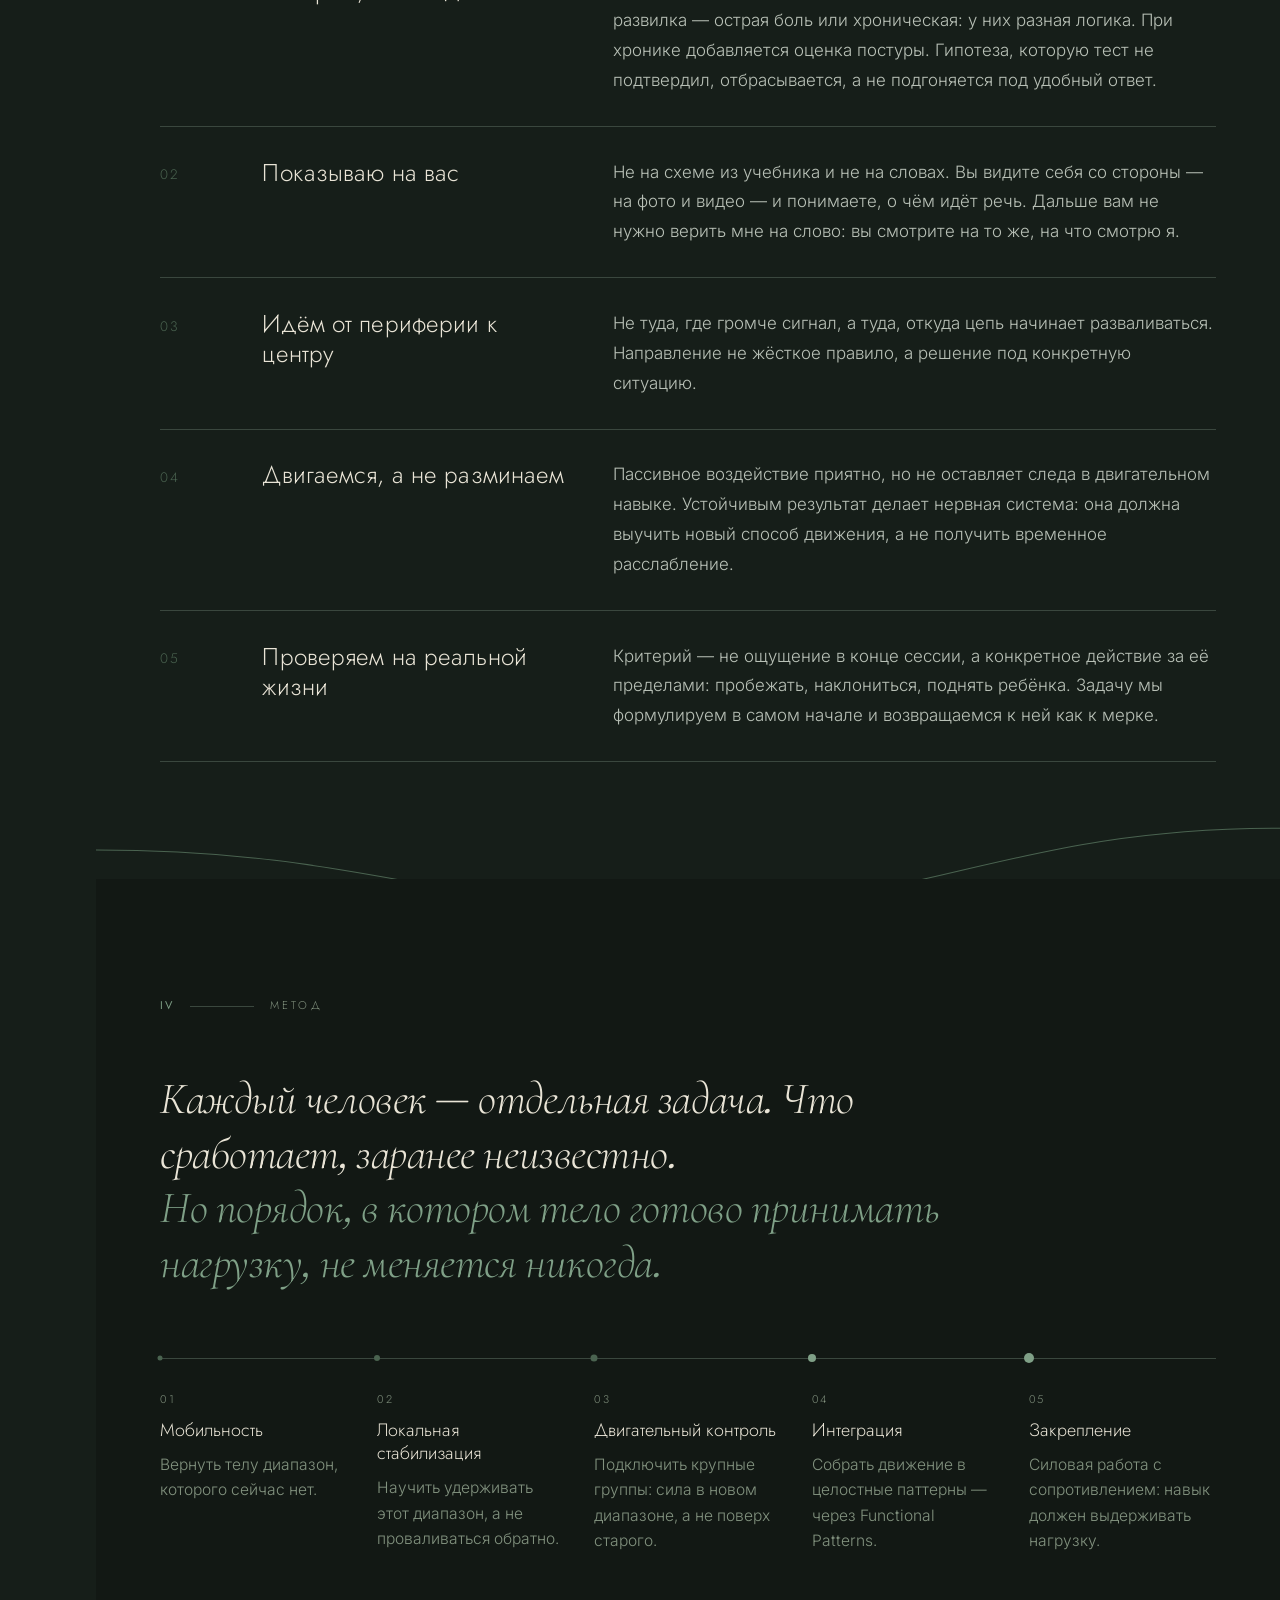
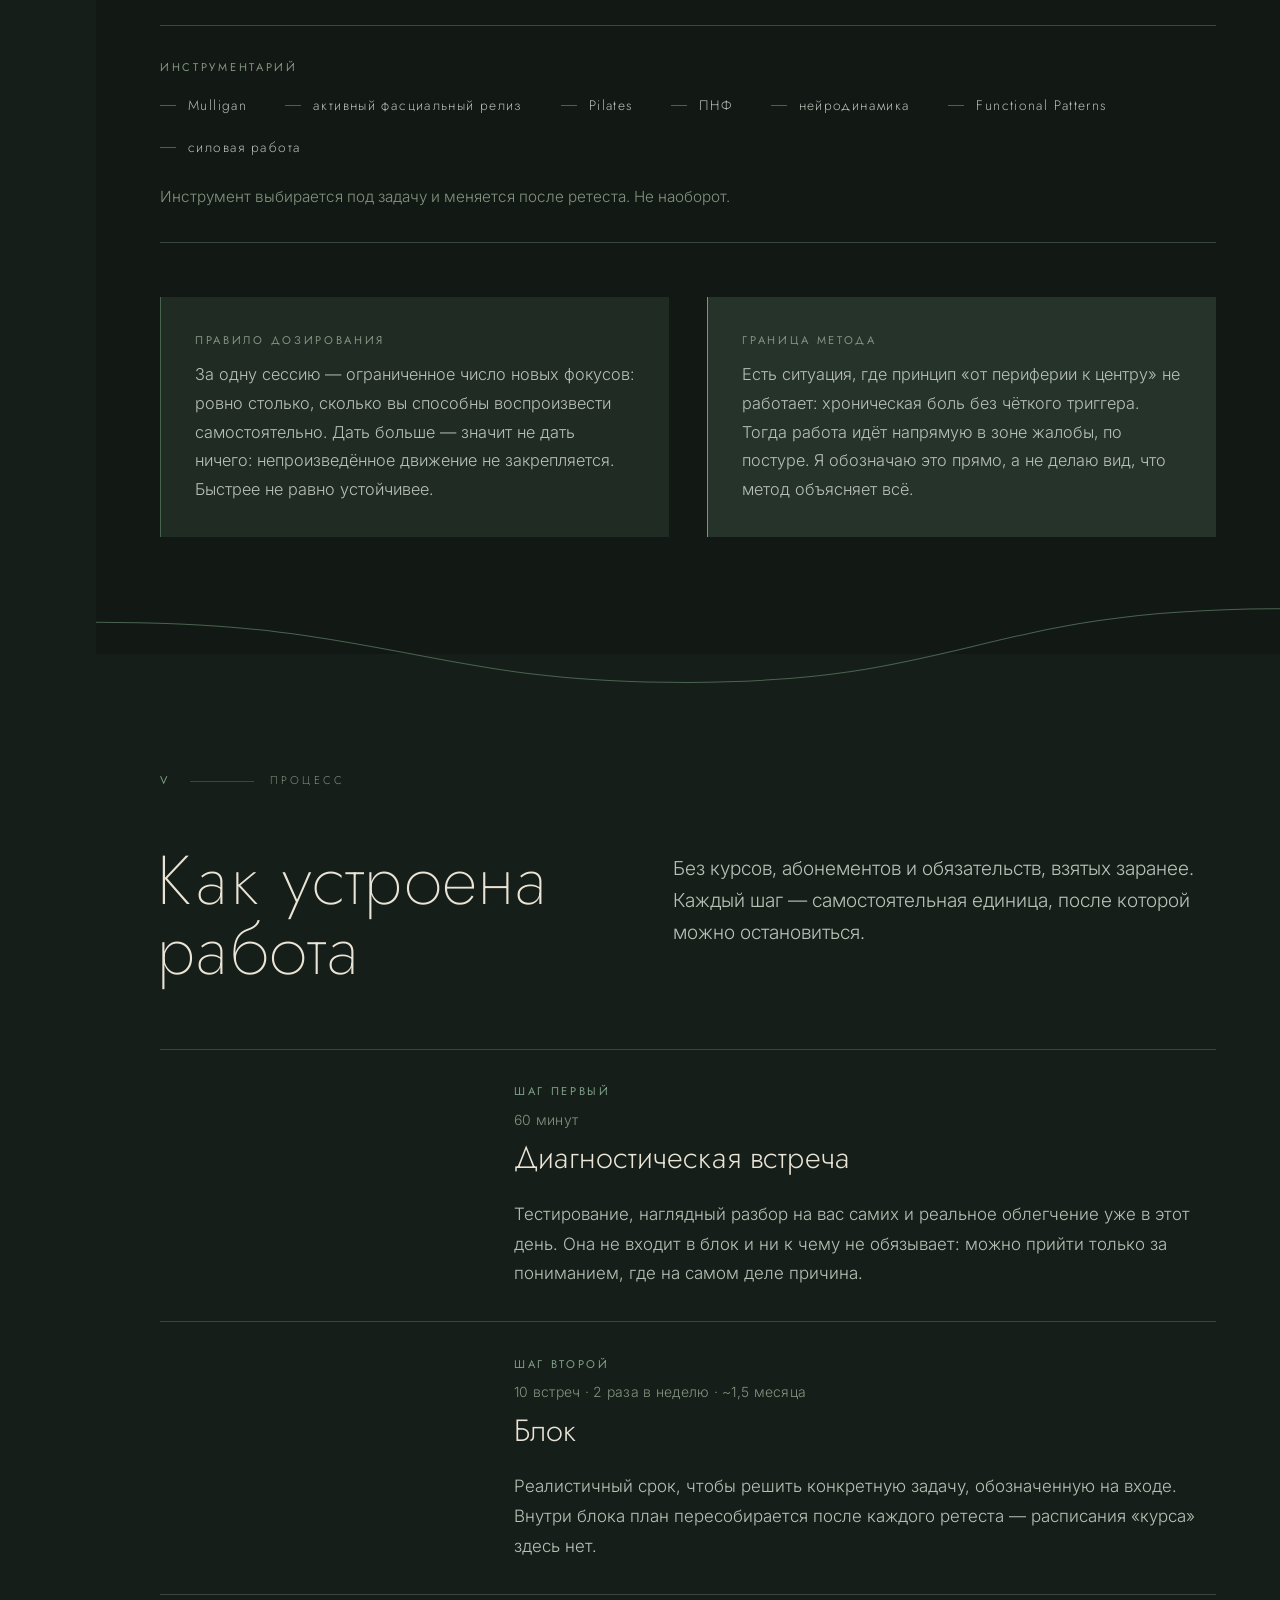
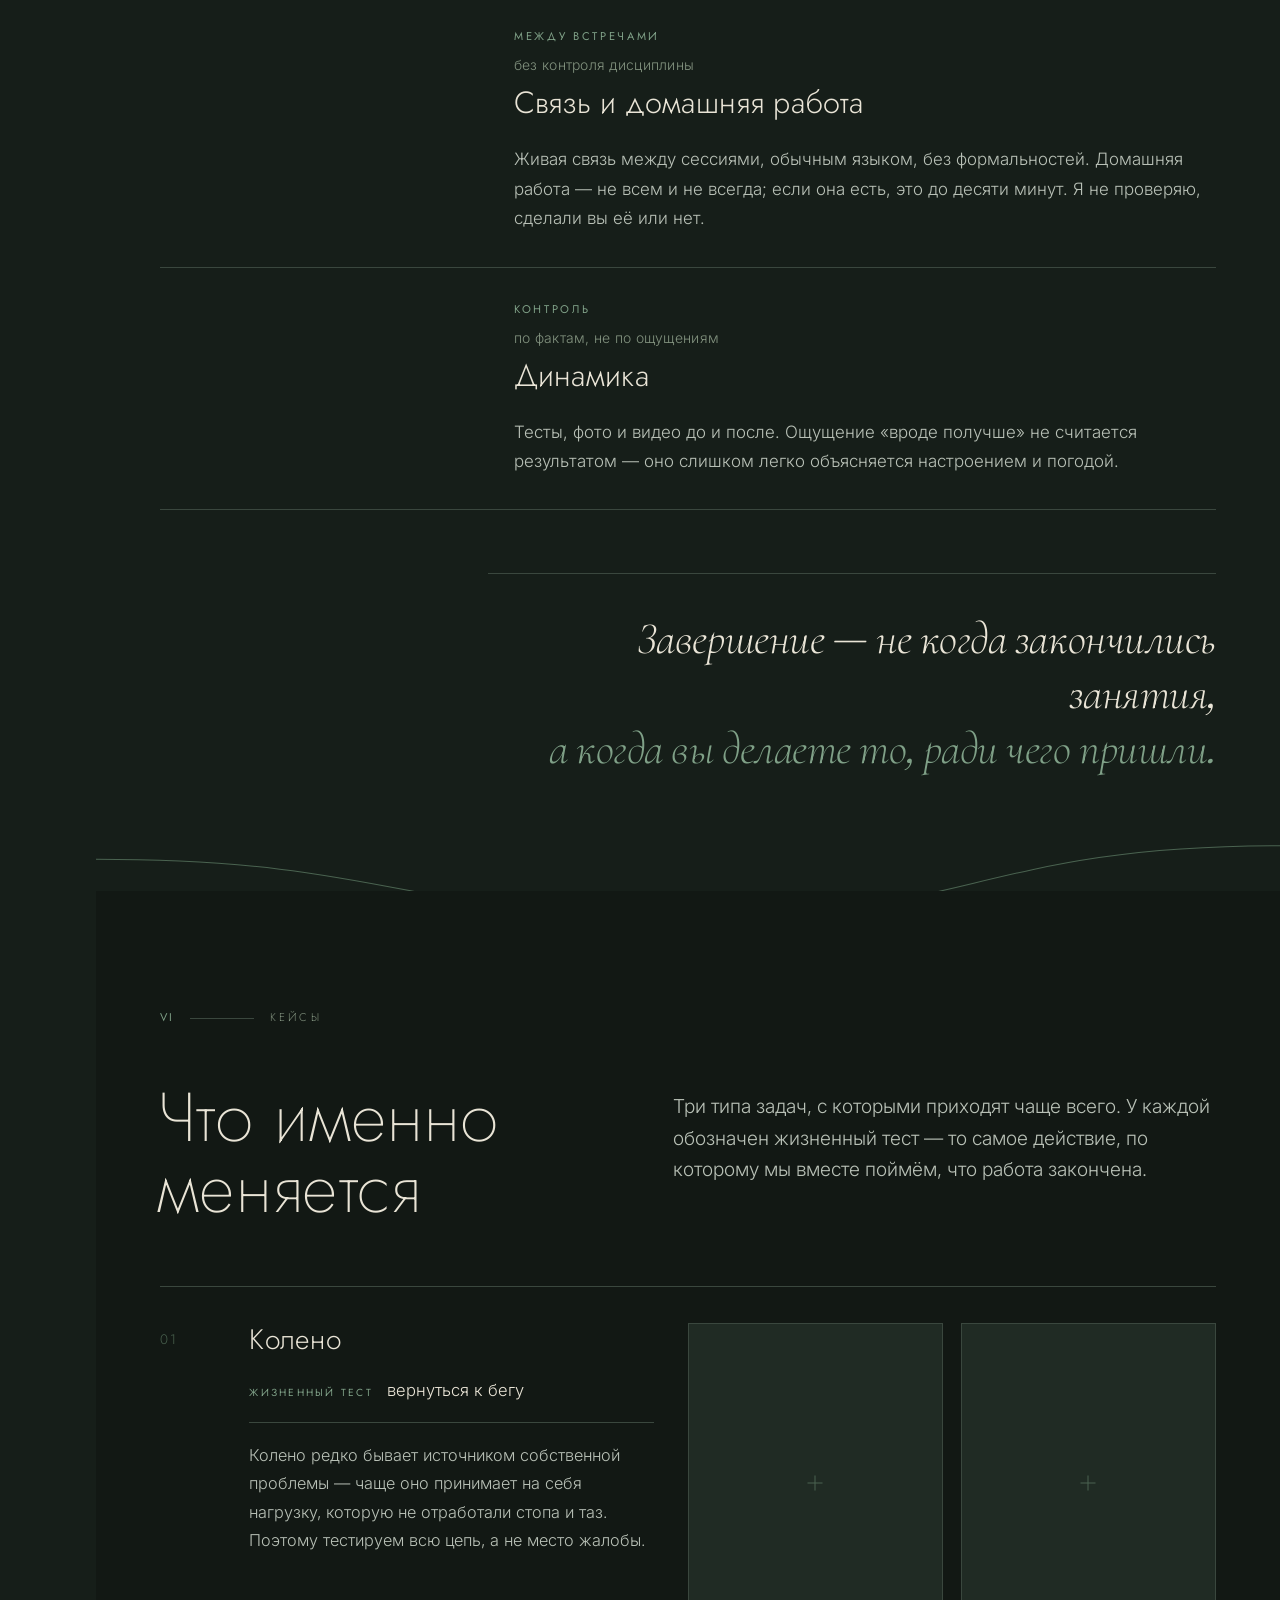
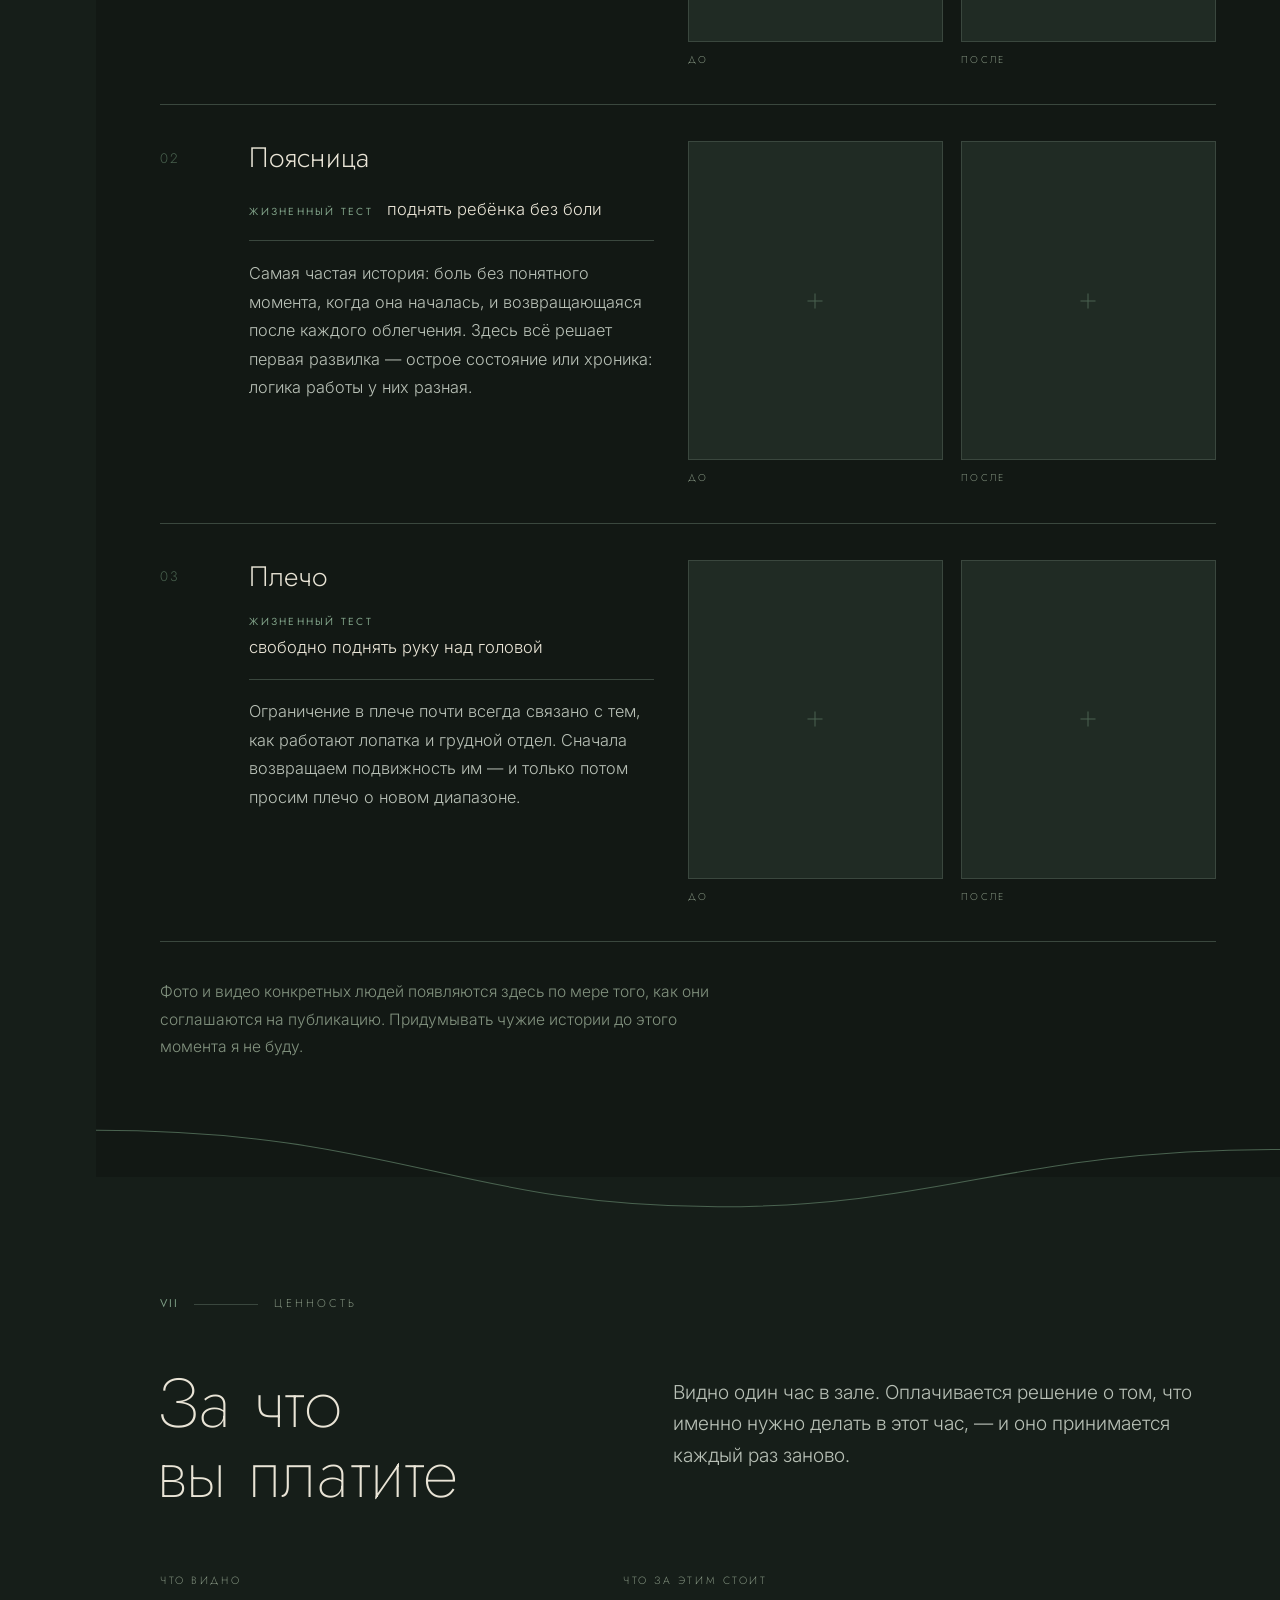
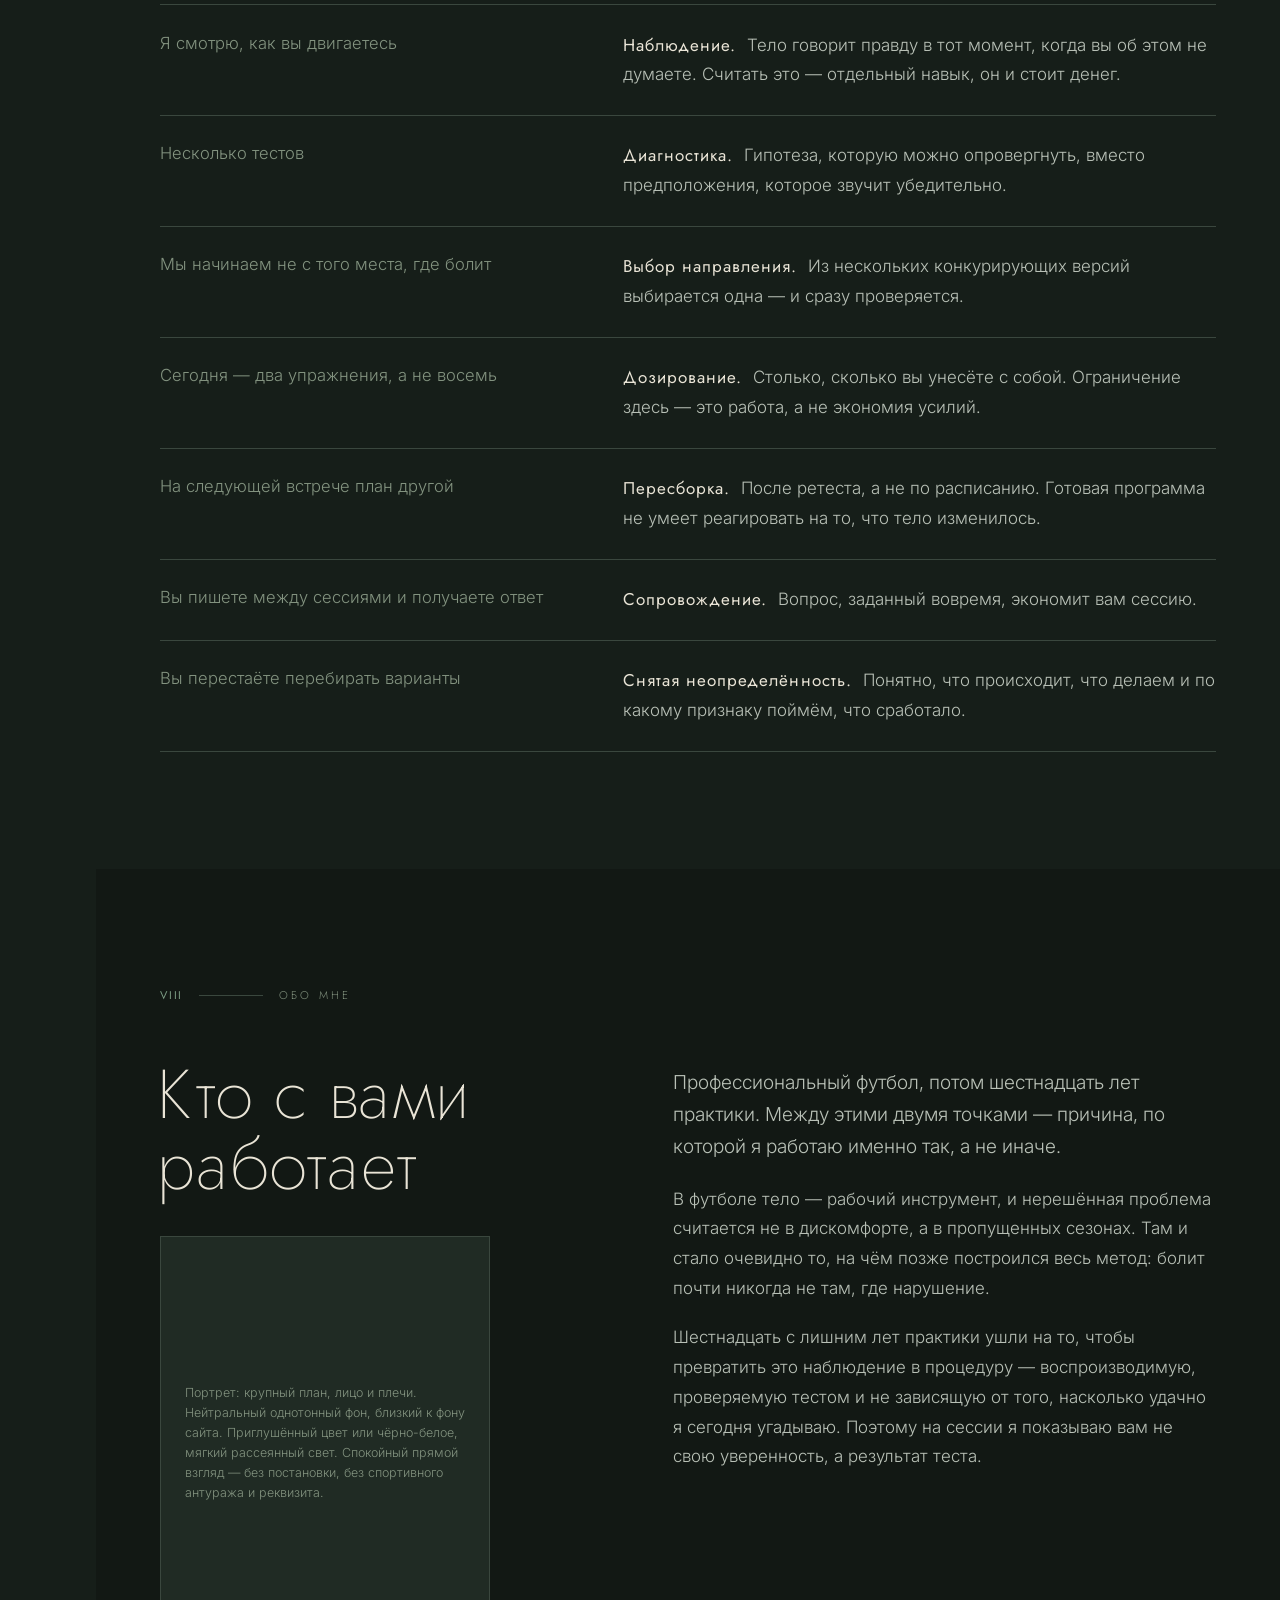
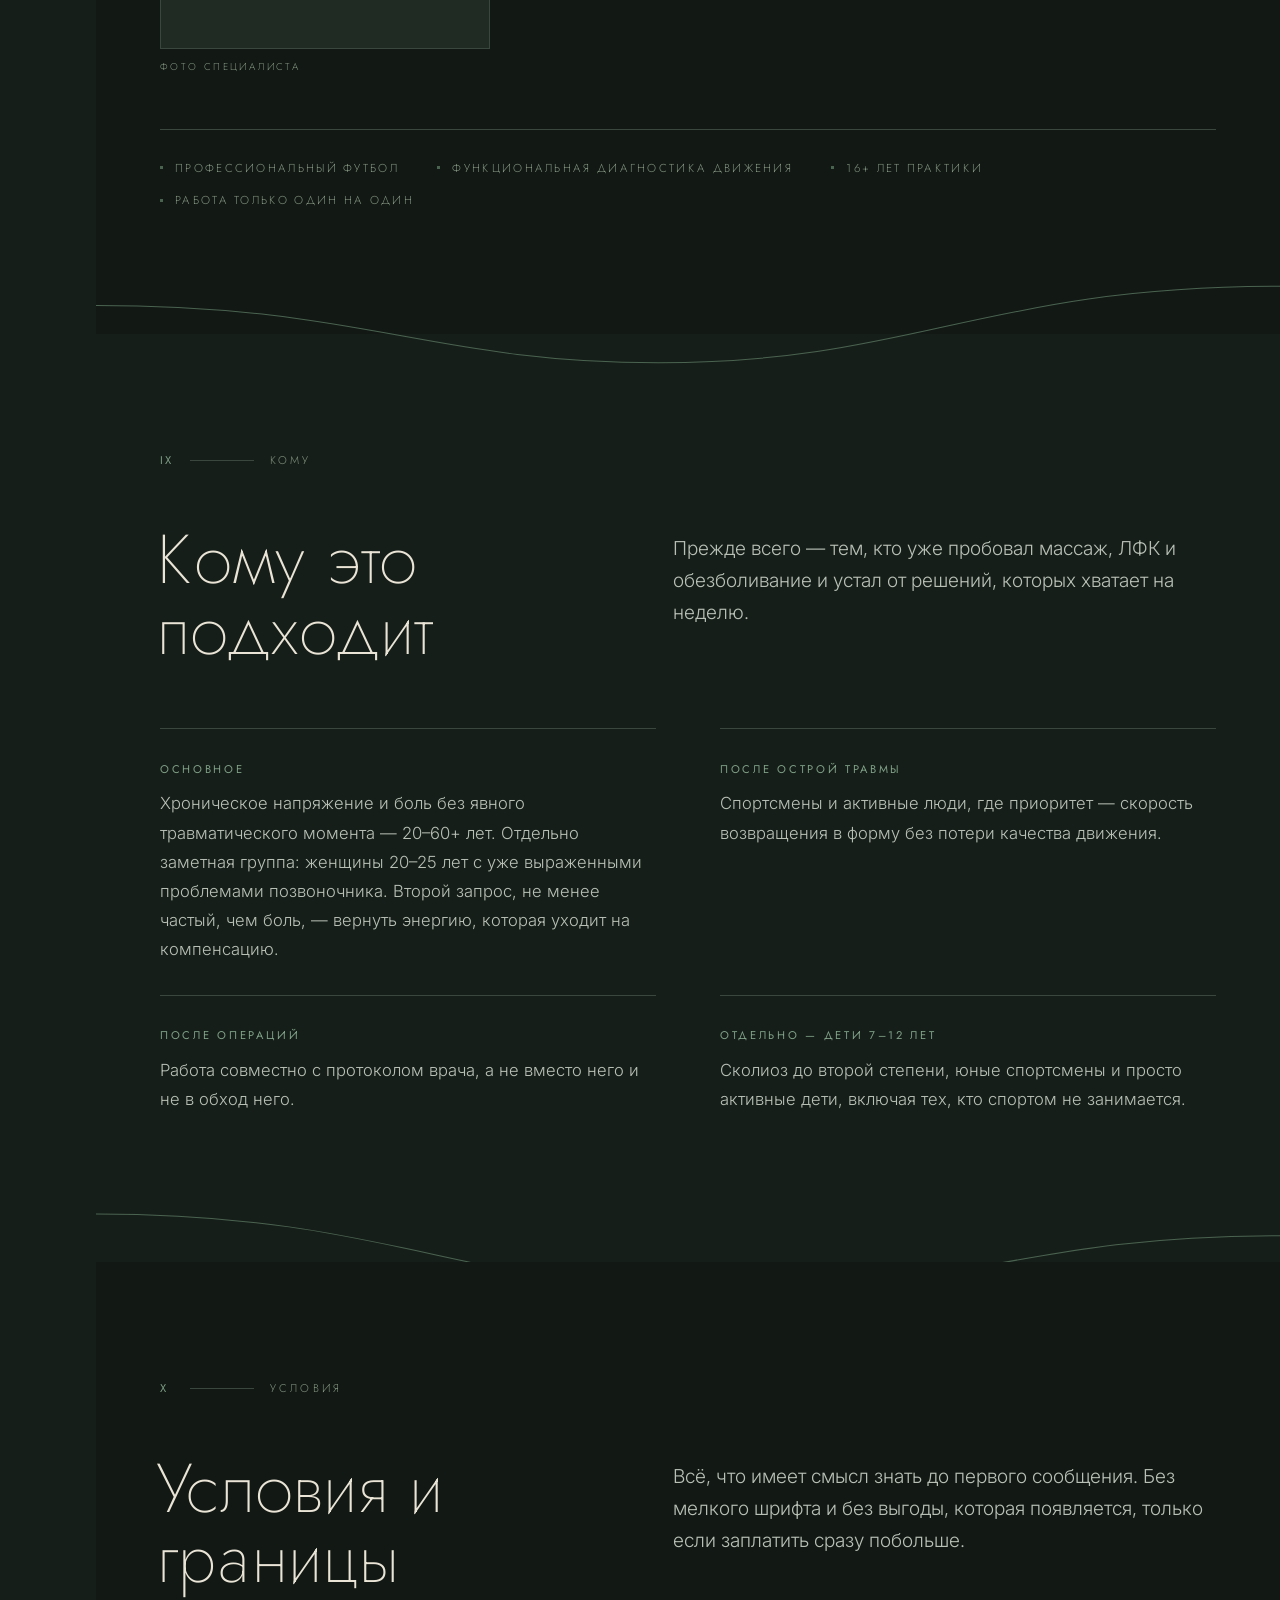
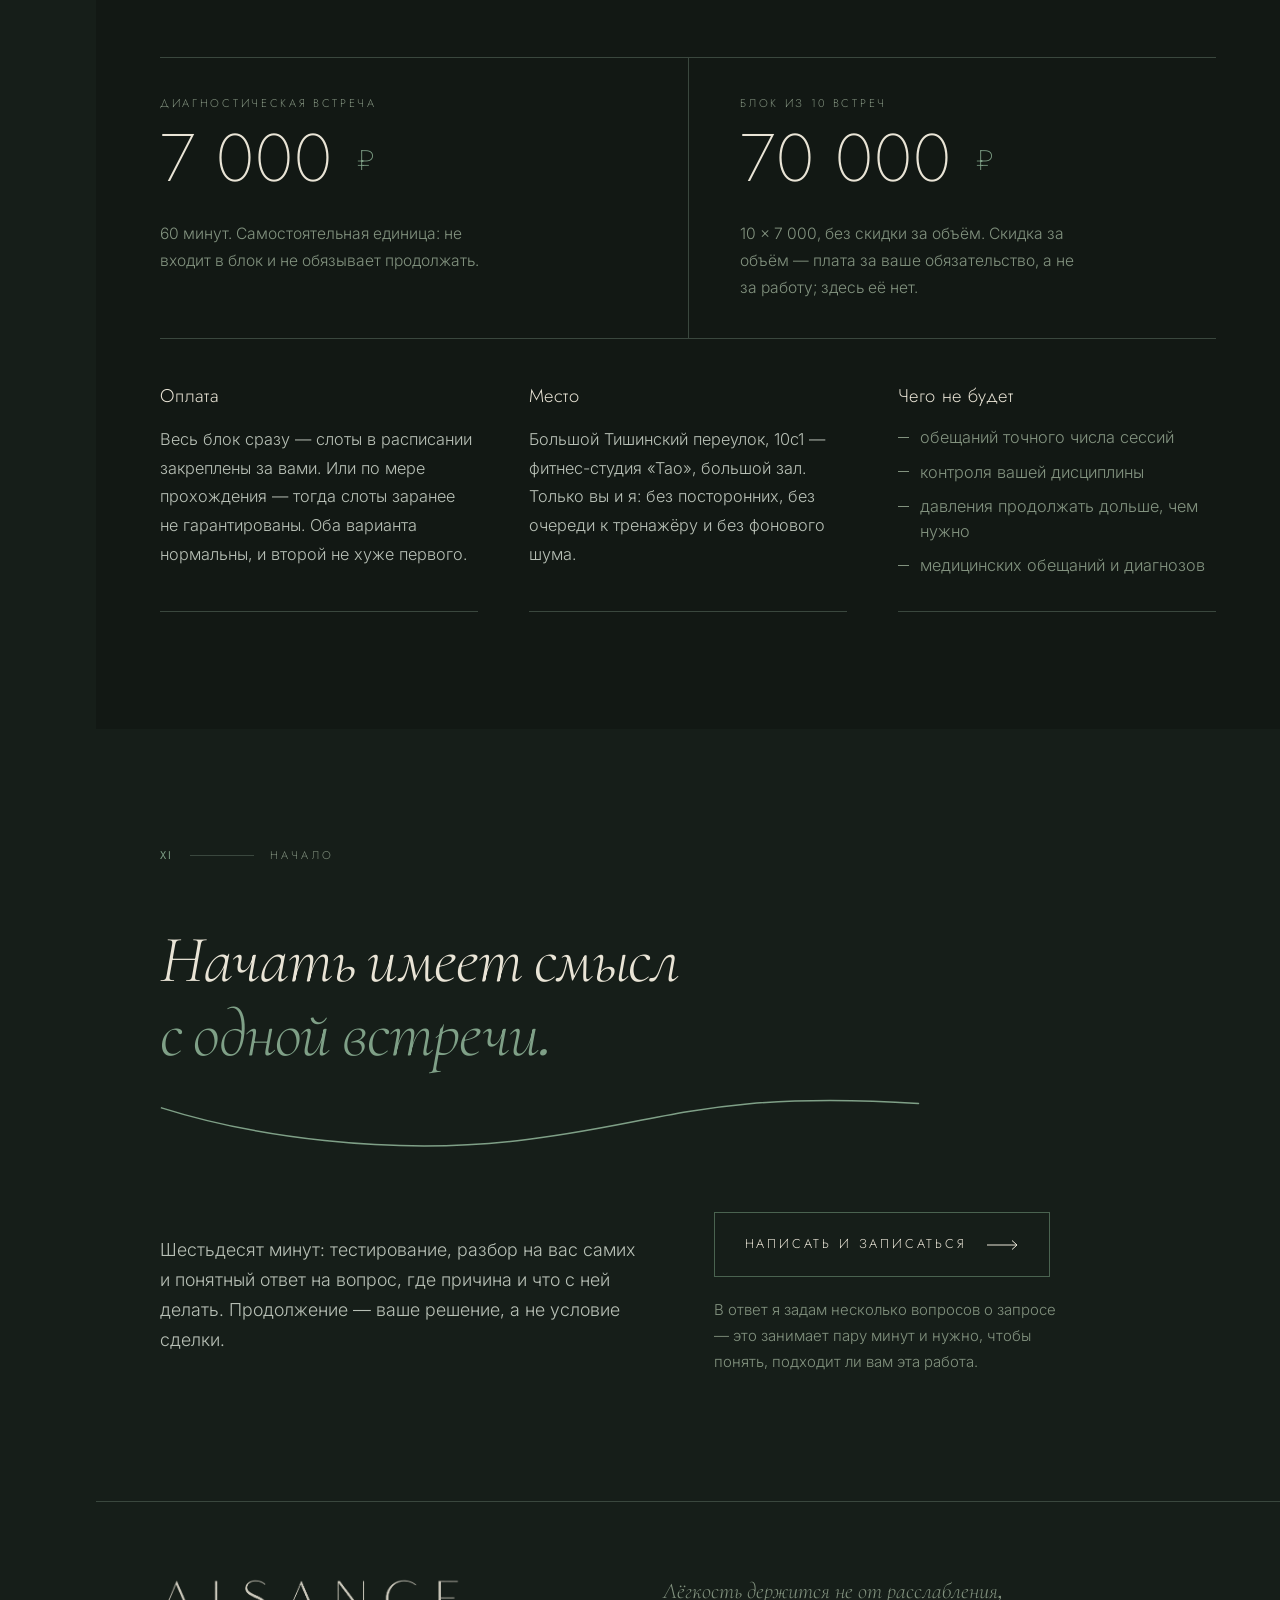
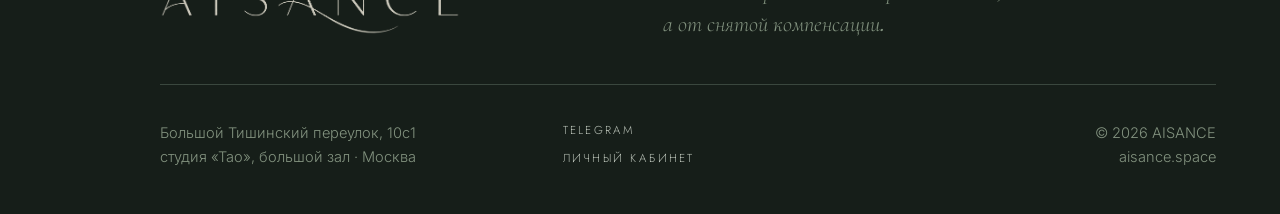
==== commit 0d86b701: "Слот под портрет специалиста в разделе «Обо мне» Портрет встроен в левую колонку под заголовком, три" ====
--- a/index.html
+++ b/index.html
@@ -406,7 +406,21 @@
   <div class="wrap">
     <p class="sec__num"><b>VIII</b><i></i>Обо мне</p>
     <div class="grid-lead">
-      <h2 class="h-display">Кто с вами работает</h2>
+      <div class="about__side">
+        <h2 class="h-display">Кто с вами работает</h2>
+        <!--
+          ФОТО СПЕЦИАЛИСТА. Положите файл в assets/img/about/ и замените
+          эту строку-комментарий на:
+              <img src="assets/img/about/portrait.jpg" alt="Специалист AISANCE">
+          Рамка и подпись останутся, текст-задание на съёмку исчезнет сам.
+        -->
+        <figure class="shot shot--portrait">
+          <span class="shot__frame">
+            <span class="shot__brief">Портрет: крупный план, лицо и плечи. Нейтральный однотонный фон, близкий к фону сайта. Приглушённый цвет или чёрно-белое, мягкий рассеянный свет. Спокойный прямой взгляд — без постановки, без спортивного антуража и реквизита.</span>
+          </span>
+          <figcaption>Фото специалиста</figcaption>
+        </figure>
+      </div>
       <div class="col-text">
         <p class="lead">Профессиональный футбол, потом шестнадцать лет практики. Между этими двумя точками — причина, по которой я работаю именно так, а не иначе.</p>
         <p>В футболе тело — рабочий инструмент, и нерешённая проблема считается не в дискомфорте, а в пропущенных сезонах. Там и стало очевидно то, на чём позже построился весь метод: болит почти никогда не там, где нарушение.</p>
--- a/assets/css/style.css
+++ b/assets/css/style.css
@@ -590,7 +590,14 @@
 .shot__frame::before{ width:15px; height:1px; transform:translate(-50%,-50%) }
 .shot__frame::after{ width:1px; height:15px; transform:translate(-50%,-50%) }
 .shot__frame:has(img)::before, .shot__frame:has(img)::after,
-.shot__frame:has(video)::before, .shot__frame:has(video)::after{ content:none }
+.shot__frame:has(video)::before, .shot__frame:has(video)::after,
+.shot__frame:has(.shot__brief)::before, .shot__frame:has(.shot__brief)::after{ content:none }
+.shot__brief{
+  display:flex; align-items:center; height:100%;
+  padding:clamp(16px,2vw,24px); box-sizing:border-box;
+  font-size:.78rem; line-height:1.6; color:var(--text-3);
+}
+.shot__frame:has(img) .shot__brief, .shot__frame:has(video) .shot__brief{ display:none }
 .shot__frame:has(img), .shot__frame:has(video){ background:var(--bg-alt) }
 .shot figcaption{
   font-family:var(--f-display); font-size:.62rem; letter-spacing:.24em;
@@ -603,6 +610,13 @@
 
 /* ---------- VIII. обо мне ---------- */
 #about .ticker{ margin-top:clamp(40px,6vh,72px) }
+.about__side{ display:flex; flex-direction:column; align-items:flex-start }
+.shot--portrait{
+  width:100%; max-width:330px;
+  margin-top:clamp(26px,4vh,44px);
+}
+.shot--portrait .shot__frame{ aspect-ratio:4/5 }
+@media (max-width:899px){ .shot--portrait{ max-width:280px } }
 
 /* ============================================================
    Появление / motion
